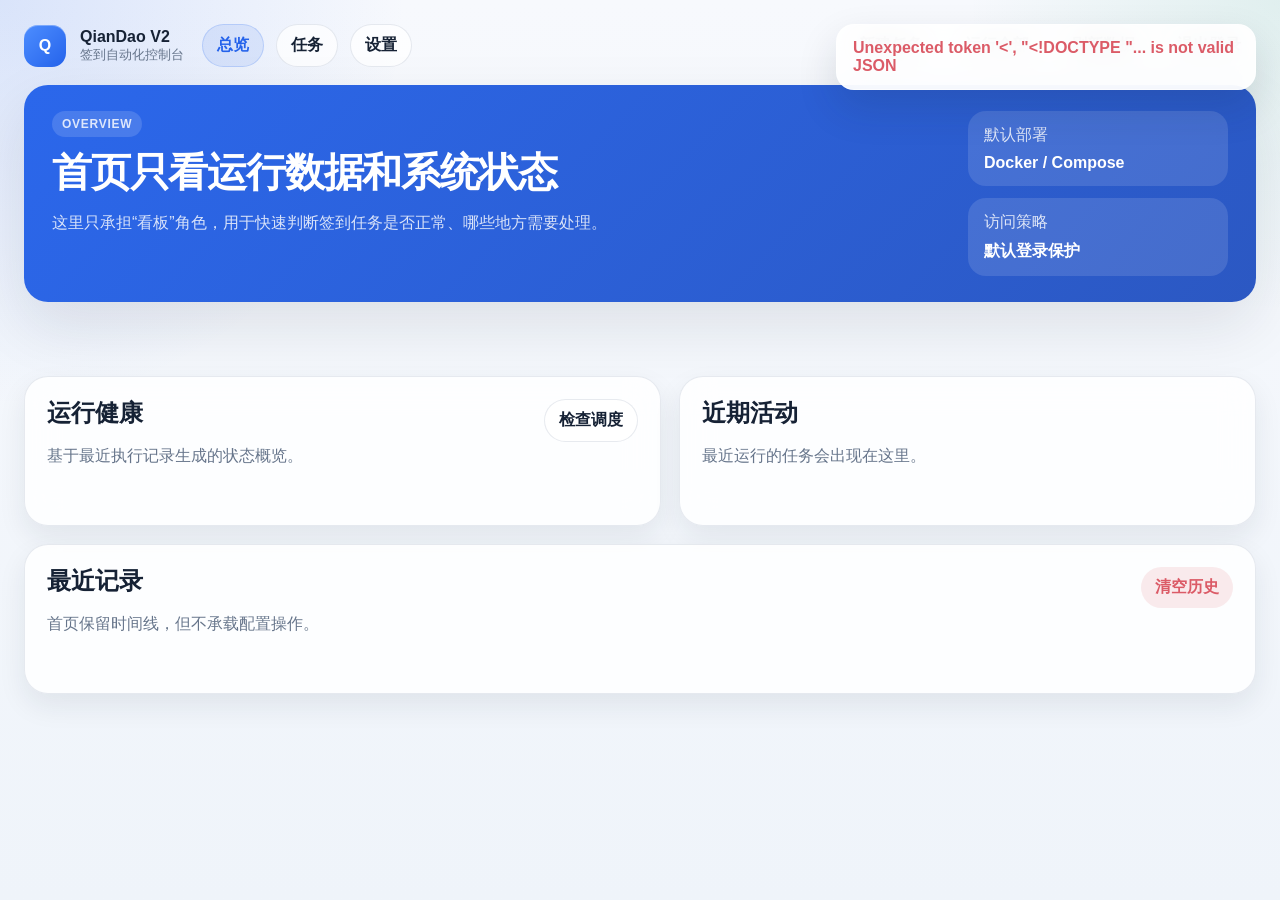
==== templates/index.html @ ba38a128 "redesign ui and improve dashboard experience" ====
<!DOCTYPE html>
<html lang="zh-CN">
<head>
    <meta charset="UTF-8">
    <meta name="viewport" content="width=device-width, initial-scale=1.0">
    <title>{{ .Title }}</title>
    <link rel="stylesheet" href="/static/app.css?v=20260320">
</head>
<body>
    <div class="shell">
        <header class="topbar">
            <div class="topbar-left">
                <div class="brand">
                    <div class="brand-mark">Q</div>
                    <div>
                        <strong>QianDao V2</strong>
                        <span>&#x7B7E;&#x5230;&#x81EA;&#x52A8;&#x5316;&#x63A7;&#x5236;&#x53F0;</span>
                    </div>
                </div>
                <nav class="view-nav">
                    <button class="nav-button nav-button-active" type="button" id="navOverviewBtn">&#x603B;&#x89C8;</button>
                    <button class="nav-button" type="button" id="navTasksBtn">&#x4EFB;&#x52A1;</button>
                    <button class="nav-button" type="button" id="navSettingsBtn">&#x8BBE;&#x7F6E;</button>
                </nav>
            </div>
            <div class="topbar-right">
                <button class="nav-button" type="button" id="newTaskBtn">&#x65B0;&#x5EFA;&#x4EFB;&#x52A1;</button>
                <button class="nav-button" type="button" id="runAllBtn">&#x8FD0;&#x884C;&#x5168;&#x90E8;</button>
                <button class="nav-button" type="button" id="refreshBtn">&#x5237;&#x65B0;&#x6570;&#x636E;</button>
                <a class="nav-link" href="/logout">&#x9000;&#x51FA;&#x767B;&#x5F55;</a>
            </div>
        </header>

        <section id="message" class="message hidden"></section>

        <section id="overviewView" class="app-view">
            <section class="hero hero-compact">
                <div class="hero-main">
                    <span class="eyebrow">Overview</span>
                    <h1>&#x9996;&#x9875;&#x53EA;&#x770B;&#x8FD0;&#x884C;&#x6570;&#x636E;&#x548C;&#x7CFB;&#x7EDF;&#x72B6;&#x6001;</h1>
                    <p>&#x8FD9;&#x91CC;&#x53EA;&#x627F;&#x62C5;&#x201C;&#x770B;&#x677F;&#x201D;&#x89D2;&#x8272;&#xFF0C;&#x7528;&#x4E8E;&#x5FEB;&#x901F;&#x5224;&#x65AD;&#x7B7E;&#x5230;&#x4EFB;&#x52A1;&#x662F;&#x5426;&#x6B63;&#x5E38;&#x3001;&#x54EA;&#x4E9B;&#x5730;&#x65B9;&#x9700;&#x8981;&#x5904;&#x7406;&#x3002;</p>
                </div>
                <div class="hero-side">
                    <div class="hero-chip">
                        <span>&#x9ED8;&#x8BA4;&#x90E8;&#x7F72;</span>
                        <strong>Docker / Compose</strong>
                    </div>
                    <div class="hero-chip">
                        <span>&#x8BBF;&#x95EE;&#x7B56;&#x7565;</span>
                        <strong>&#x9ED8;&#x8BA4;&#x767B;&#x5F55;&#x4FDD;&#x62A4;</strong>
                    </div>
                </div>
            </section>

            <section class="summary-grid" id="summaryGrid"></section>

            <section class="dashboard-grid">
                <section class="panel">
                    <div class="section-head">
                        <div>
                            <h2>&#x8FD0;&#x884C;&#x5065;&#x5EB7;</h2>
                            <p>&#x57FA;&#x4E8E;&#x6700;&#x8FD1;&#x6267;&#x884C;&#x8BB0;&#x5F55;&#x751F;&#x6210;&#x7684;&#x72B6;&#x6001;&#x6982;&#x89C8;&#x3002;</p>
                        </div>
                        <button class="nav-button" type="button" id="checkScheduleBtn">&#x68C0;&#x67E5;&#x8C03;&#x5EA6;</button>
                    </div>
                    <div id="healthBars" class="health-bars"></div>
                </section>

                <section class="panel">
                    <div class="section-head">
                        <div>
                            <h2>&#x8FD1;&#x671F;&#x6D3B;&#x52A8;</h2>
                            <p>&#x6700;&#x8FD1;&#x8FD0;&#x884C;&#x7684;&#x4EFB;&#x52A1;&#x4F1A;&#x51FA;&#x73B0;&#x5728;&#x8FD9;&#x91CC;&#x3002;</p>
                        </div>
                    </div>
                    <div id="activityFeed" class="activity-feed"></div>
                </section>
            </section>

            <section class="panel">
                <div class="section-head">
                    <div>
                        <h2>&#x6700;&#x8FD1;&#x8BB0;&#x5F55;</h2>
                        <p>&#x9996;&#x9875;&#x4FDD;&#x7559;&#x65F6;&#x95F4;&#x7EBF;&#xFF0C;&#x4F46;&#x4E0D;&#x627F;&#x8F7D;&#x914D;&#x7F6E;&#x64CD;&#x4F5C;&#x3002;</p>
                    </div>
                    <button class="danger" id="clearHistoryBtn">&#x6E05;&#x7A7A;&#x5386;&#x53F2;</button>
                </div>
                <div id="historyList" class="history-list"></div>
            </section>
        </section>

        <section id="tasksView" class="app-view hidden">
            <section class="workspace-grid">
                <main class="primary-column">
                    <section class="panel task-list-panel">
                        <div class="section-head">
                            <div>
                                <h2>&#x4EFB;&#x52A1;&#x5217;&#x8868;</h2>
                                <p>&#x7B5B;&#x9009;&#x3001;&#x641C;&#x7D22;&#x5E76;&#x5FEB;&#x901F;&#x5904;&#x7406;&#x4EFB;&#x52A1;&#x3002;</p>
                            </div>
                        </div>

                        <div class="toolbar">
                            <label class="toolbar-field">
                                <span>&#x641C;&#x7D22;</span>
                                <input id="taskSearch" placeholder="&#x641C;&#x7D22;&#x4EFB;&#x52A1;&#x540D;&#x79F0;&#x6216; URL">
                            </label>
                            <div class="filter-group" id="statusFilters">
                                <button class="filter-chip filter-chip-active" data-filter="all" type="button">&#x5168;&#x90E8;</button>
                                <button class="filter-chip" data-filter="success" type="button">&#x6210;&#x529F;</button>
                                <button class="filter-chip" data-filter="failed" type="button">&#x5931;&#x8D25;</button>
                                <button class="filter-chip" data-filter="idle" type="button">&#x7A7A;&#x95F2;</button>
                            </div>
                        </div>

                        <div id="taskList" class="task-list task-list-body"></div>
                    </section>
                </main>

                <aside class="secondary-column">
                    <section class="panel task-editor-panel">
                        <div class="section-head">
                            <div>
                                <h2 id="taskFormTitle">&#x521B;&#x5EFA;&#x4EFB;&#x52A1;</h2>
                                <p>&#x4EFB;&#x52A1;&#x7F16;&#x8F91;&#x3001;Curl &#x89E3;&#x6790;&#x548C;&#x9884;&#x89C8;&#x90FD;&#x96C6;&#x4E2D;&#x5728;&#x8FD9;&#x91CC;&#x3002;</p>
                            </div>
                        </div>

                        <div class="task-editor-body">
                        <div class="form-grid">
                            <label class="field">
                                <span>&#x4EFB;&#x52A1;&#x540D;&#x79F0;</span>
                                <input id="taskName" placeholder="&#x4F8B;&#x5982;&#xFF1A;&#x793E;&#x533A;&#x6BCF;&#x65E5;&#x7B7E;&#x5230;">
                            </label>
                            <label class="field">
                                <span>&#x8BF7;&#x6C42;&#x65B9;&#x6CD5;</span>
                                <select id="taskMethod">
                                    <option>GET</option>
                                    <option>POST</option>
                                    <option>PUT</option>
                                    <option>PATCH</option>
                                    <option>DELETE</option>
                                </select>
                            </label>
                            <label class="field span-2">
                                <span class="field-head">
                                    <span>Curl &#x547D;&#x4EE4;</span>
                                    <button class="secondary inline-action" type="button" id="parseCurlBtn">&#x89E3;&#x6790; Curl</button>
                                </span>
                                <textarea id="taskCurl" placeholder="&#x7C98;&#x8D34;&#x5B8C;&#x6574;&#x7684; curl &#x547D;&#x4EE4;"></textarea>
                            </label>
                            <label class="field span-2">
                                <span>&#x8BF7;&#x6C42;&#x5730;&#x5740;</span>
                                <input id="taskURL" placeholder="https://example.com/signin">
                            </label>
                            <label class="field span-2">
                                <span>&#x8BF7;&#x6C42;&#x5934;&#xFF08;JSON&#xFF09;</span>
                                <textarea id="taskHeaders" placeholder='{"User-Agent":"Mozilla/5.0"}'></textarea>
                            </label>
                            <label class="field span-2">
                                <span>&#x8BF7;&#x6C42;&#x4F53;</span>
                                <textarea id="taskBody" placeholder="&#x53EF;&#x9009;&#x7684;&#x8BF7;&#x6C42;&#x4F53;"></textarea>
                            </label>
                            <label class="field">
                                <span>&#x8D85;&#x65F6;&#x79D2;&#x6570;</span>
                                <input id="taskTimeout" type="number" min="1" max="120" value="30">
                            </label>
                            <label class="field">
                                <span>&#x91CD;&#x8BD5;&#x6B21;&#x6570;</span>
                                <input id="taskRetry" type="number" min="0" max="5" value="0">
                            </label>
                            <label class="field">
                                <span>&#x6210;&#x529F;&#x5173;&#x952E;&#x8BCD;</span>
                                <input id="taskSuccessKeywords" placeholder="success, &#x7B7E;&#x5230;&#x6210;&#x529F;">
                            </label>
                            <label class="field">
                                <span>&#x5931;&#x8D25;&#x5173;&#x952E;&#x8BCD;</span>
                                <input id="taskFailureKeywords" placeholder="error, &#x5931;&#x8D25;, &#x8FC7;&#x671F;">
                            </label>
                            <label class="field">
                                <span>&#x5355;&#x4EFB;&#x52A1;&#x5C0F;&#x65F6;</span>
                                <input id="taskHour" type="number" min="0" max="23" value="8">
                            </label>
                            <label class="field">
                                <span>&#x5355;&#x4EFB;&#x52A1;&#x5206;&#x949F;</span>
                                <input id="taskMinute" type="number" min="0" max="59" value="0">
                            </label>
                        </div>

                        <div class="toggle-row">
                            <label><input id="taskEnabled" type="checkbox" checked> &#x542F;&#x7528;&#x4EFB;&#x52A1;</label>
                            <label><input id="taskScheduleEnabled" type="checkbox"> &#x4F7F;&#x7528;&#x5355;&#x4EFB;&#x52A1;&#x5B9A;&#x65F6;</label>
                        </div>

                        <div class="button-row">
                            <button class="primary" id="saveTaskBtn">&#x4FDD;&#x5B58;&#x4EFB;&#x52A1;</button>
                            <button class="ghost" id="resetTaskBtn">&#x91CD;&#x7F6E;&#x8868;&#x5355;</button>
                        </div>

                        <div class="preview-card">
                            <div class="preview-head">
                                <strong>&#x9884;&#x89C8;&#x7ED3;&#x679C;</strong>
                                <span class="meta">&#x89E3;&#x6790;&#x540E;&#x5728;&#x8FD9;&#x91CC;&#x67E5;&#x770B;&#x8BF7;&#x6C42;&#x7ED3;&#x6784;</span>
                            </div>
                            <pre id="taskPreview" class="preview">&#x8FD9;&#x91CC;&#x4F1A;&#x663E;&#x793A;&#x89E3;&#x6790;&#x7ED3;&#x679C;&#x6216;&#x5F53;&#x524D;&#x4EFB;&#x52A1;&#x7684;&#x8BE6;&#x7EC6;&#x4FE1;&#x606F;&#x3002;</pre>
                        </div>
                        </div>
                    </section>
                </aside>
            </section>
        </section>

        <section id="settingsView" class="app-view hidden">
            <section class="settings-grid">
                <section class="panel">
                    <div class="section-head">
                        <div>
                            <h2>&#x5168;&#x5C40;&#x5B9A;&#x65F6;</h2>
                            <p>&#x8BBE;&#x7F6E;&#x9ED8;&#x8BA4;&#x7684;&#x6267;&#x884C;&#x65F6;&#x95F4;&#x548C;&#x5E76;&#x53D1;&#x6570;&#x3002;</p>
                        </div>
                    </div>
                    <div class="form-grid compact-grid">
                        <label class="field">
                            <span>&#x5C0F;&#x65F6;</span>
                            <input id="scheduleHour" type="number" min="0" max="23">
                        </label>
                        <label class="field">
                            <span>&#x5206;&#x949F;</span>
                            <input id="scheduleMinute" type="number" min="0" max="59">
                        </label>
                        <label class="field span-2">
                            <span>&#x5E76;&#x53D1;&#x6267;&#x884C;&#x6570;</span>
                            <input id="scheduleWorkers" type="number" min="1" max="8">
                        </label>
                    </div>
                    <div class="toggle-row">
                        <label><input id="scheduleEnabled" type="checkbox"> &#x542F;&#x7528;&#x5168;&#x5C40;&#x5B9A;&#x65F6;</label>
                    </div>
                    <div class="button-row">
                        <button class="primary" id="saveScheduleBtn">&#x4FDD;&#x5B58;&#x5B9A;&#x65F6;&#x8BBE;&#x7F6E;</button>
                    </div>
                </section>

                <section class="panel">
                    <div class="section-head">
                        <div>
                            <h2>&#x901A;&#x77E5;&#x8BBE;&#x7F6E;</h2>
                            <p>&#x7BA1;&#x7406; Telegram &#x548C; Webhook &#x901A;&#x77E5;&#x89C4;&#x5219;&#x3002;</p>
                        </div>
                    </div>
                    <div class="form-grid compact-grid">
                        <label class="field">
                            <span>Telegram Bot Token</span>
                            <input id="telegramBotToken">
                        </label>
                        <label class="field">
                            <span>Telegram Chat ID</span>
                            <input id="telegramChatID">
                        </label>
                        <label class="field span-2">
                            <span>Webhook &#x5730;&#x5740;</span>
                            <input id="webhookURL" placeholder="https://example.com/webhook">
                        </label>
                    </div>
                    <div class="toggle-grid">
                        <label><input id="telegramEnabled" type="checkbox"> &#x542F;&#x7528; Telegram</label>
                        <label><input id="webhookEnabled" type="checkbox"> &#x542F;&#x7528; Webhook</label>
                        <label><input id="notifyOnSuccess" type="checkbox"> &#x6210;&#x529F;&#x65F6;&#x901A;&#x77E5;</label>
                        <label><input id="notifyOnFailure" type="checkbox"> &#x5931;&#x8D25;&#x65F6;&#x901A;&#x77E5;</label>
                    </div>
                    <div class="button-row">
                        <button class="secondary" id="saveNotifyBtn">&#x4FDD;&#x5B58;&#x901A;&#x77E5;</button>
                        <button class="ghost" id="testNotifyBtn">&#x53D1;&#x9001;&#x6D4B;&#x8BD5;&#x901A;&#x77E5;</button>
                    </div>
                </section>

                <section class="panel">
                    <div class="section-head">
                        <div>
                            <h2>&#x5B89;&#x5168;&#x8BBE;&#x7F6E;</h2>
                            <p>&#x7BA1;&#x7406;&#x767B;&#x5F55;&#x4FDD;&#x62A4;&#x548C;&#x63A7;&#x5236;&#x53F0;&#x8BBF;&#x95EE;&#x6743;&#x9650;&#x3002;</p>
                        </div>
                    </div>
                    <label class="field">
                        <span>&#x65B0;&#x5BC6;&#x7801;</span>
                        <input id="securityPassword" type="password" placeholder="&#x81F3;&#x5C11; 6 &#x4F4D;">
                    </label>
                    <div class="toggle-row">
                        <label><input id="securityEnabled" type="checkbox"> &#x542F;&#x7528;&#x767B;&#x5F55;&#x4FDD;&#x62A4;</label>
                    </div>
                    <div class="button-row">
                        <button class="primary" id="saveSecurityBtn">&#x4FDD;&#x5B58;&#x5B89;&#x5168;&#x8BBE;&#x7F6E;</button>
                    </div>
                </section>
            </section>
        </section>
    </div>

    <script src="/static/app.js?v=20260320"></script>
</body>
</html>
---- static/app.css ----
:root {
    --bg: #f4f7fb;
    --surface: rgba(255, 255, 255, 0.84);
    --surface-strong: #ffffff;
    --ink: #162235;
    --muted: #66758b;
    --line: rgba(57, 82, 122, 0.12);
    --line-strong: rgba(57, 82, 122, 0.18);
    --primary: #2563eb;
    --primary-soft: rgba(37, 99, 235, 0.08);
    --success: #18986f;
    --success-soft: rgba(24, 152, 111, 0.12);
    --danger: #db5b67;
    --danger-soft: rgba(219, 91, 103, 0.12);
    --shadow-lg: 0 24px 60px rgba(22, 34, 53, 0.10);
    --shadow-md: 0 12px 28px rgba(22, 34, 53, 0.08);
    --radius-xl: 24px;
    --radius-lg: 18px;
    --radius-md: 14px;
}

* {
    box-sizing: border-box;
}

body {
    margin: 0;
    min-height: 100vh;
    color: var(--ink);
    font-family: "Segoe UI", "PingFang SC", "Microsoft YaHei", sans-serif;
    background:
        radial-gradient(circle at top left, rgba(37, 99, 235, 0.14), transparent 26%),
        radial-gradient(circle at top right, rgba(24, 152, 111, 0.10), transparent 20%),
        linear-gradient(180deg, #f7f9fd 0%, #eff4fa 100%);
}

.shell {
    max-width: 1360px;
    margin: 0 auto;
    padding: 24px;
}

.topbar {
    display: flex;
    justify-content: space-between;
    gap: 20px;
    align-items: center;
    margin-bottom: 18px;
}

.topbar-left,
.topbar-right,
.topnav,
.view-nav,
.hero,
.toolbar,
.filter-group,
.button-row,
.toggle-row {
    display: flex;
    gap: 12px;
    flex-wrap: wrap;
}

.topbar-left {
    align-items: center;
}

.brand {
    display: flex;
    align-items: center;
    gap: 14px;
    margin-right: 6px;
}

.brand-mark {
    width: 42px;
    height: 42px;
    display: grid;
    place-items: center;
    border-radius: 14px;
    background: linear-gradient(135deg, #4d8dff 0%, #2563eb 100%);
    color: white;
    font-weight: 800;
    box-shadow: inset 0 1px 0 rgba(255, 255, 255, 0.3);
}

.brand span {
    display: block;
    color: var(--muted);
    font-size: 13px;
}

.nav-button,
.nav-link,
.filter-chip,
button {
    appearance: none;
    border: 0;
    border-radius: 999px;
    padding: 10px 14px;
    font: inherit;
    font-weight: 700;
    cursor: pointer;
    transition: 0.16s ease;
    text-decoration: none;
}

.nav-button,
.nav-link,
.filter-chip {
    background: rgba(255, 255, 255, 0.72);
    color: var(--ink);
    border: 1px solid var(--line);
}

.nav-button-active {
    color: var(--primary);
    border-color: rgba(37, 99, 235, 0.18);
    background: rgba(37, 99, 235, 0.10);
}

.nav-button:hover,
.nav-link:hover,
.filter-chip:hover,
button:hover {
    transform: translateY(-1px);
}

.hero {
    justify-content: space-between;
    align-items: stretch;
    padding: 26px 28px;
    border-radius: var(--radius-xl);
    background: linear-gradient(135deg, rgba(37, 99, 235, 0.97) 0%, rgba(31, 78, 191, 0.94) 100%);
    color: white;
    box-shadow: var(--shadow-lg);
    margin-bottom: 18px;
}

.hero-compact {
    margin-bottom: 20px;
}

.hero-main {
    max-width: 760px;
}

.hero-side {
    display: grid;
    gap: 12px;
    min-width: 260px;
}

.hero-chip {
    padding: 14px 16px;
    border-radius: 18px;
    background: rgba(255, 255, 255, 0.12);
}

.hero-chip span,
.hero p,
.eyebrow {
    color: rgba(255, 255, 255, 0.82);
}

.hero-chip strong {
    display: block;
    margin-top: 8px;
    font-size: 16px;
    color: white;
}

.eyebrow {
    display: inline-flex;
    align-items: center;
    padding: 6px 10px;
    border-radius: 999px;
    background: rgba(255, 255, 255, 0.14);
    font-size: 12px;
    font-weight: 700;
    letter-spacing: 0.06em;
    text-transform: uppercase;
}

h1 {
    margin: 14px 0 10px;
    font-size: 40px;
    line-height: 1.08;
    letter-spacing: -0.03em;
}

h2 {
    margin: 0 0 8px;
    font-size: 24px;
    line-height: 1.15;
}

h3 {
    margin: 0 0 10px;
    font-size: 16px;
}

p,
.field span,
.section-head p,
.meta {
    color: var(--muted);
    line-height: 1.65;
}

.message {
    position: fixed;
    top: 24px;
    right: 24px;
    z-index: 1000;
    min-width: 280px;
    max-width: min(420px, calc(100vw - 32px));
    padding: 14px 16px;
    border-radius: 18px;
    font-weight: 700;
    box-shadow: 0 18px 40px rgba(22, 34, 53, 0.14);
    border: 1px solid rgba(255, 255, 255, 0.6);
    backdrop-filter: blur(16px);
    animation: toast-in 0.18s ease;
}

.message.success {
    background: rgba(255, 255, 255, 0.92);
    color: var(--success);
}

.message.error {
    background: rgba(255, 255, 255, 0.92);
    color: var(--danger);
}

.hidden {
    display: none !important;
}

@keyframes toast-in {
    from {
        opacity: 0;
        transform: translate3d(0, -8px, 0);
    }
    to {
        opacity: 1;
        transform: translate3d(0, 0, 0);
    }
}

.summary-grid {
    display: grid;
    grid-template-columns: repeat(4, minmax(0, 1fr));
    gap: 16px;
    margin-bottom: 18px;
}

.app-view {
    display: grid;
    gap: 18px;
}

.summary-card,
.panel,
.stack-card,
.history-card,
.task-card,
.login-card {
    background: var(--surface);
    border: 1px solid var(--line);
    border-radius: var(--radius-xl);
    box-shadow: var(--shadow-md);
    backdrop-filter: blur(16px);
}

.summary-card {
    padding: 18px;
}

.summary-card span {
    display: block;
    color: var(--muted);
    font-size: 13px;
}

.summary-card strong {
    display: block;
    margin-top: 12px;
    font-size: 30px;
}

.summary-card p {
    margin: 8px 0 0;
    font-size: 13px;
}

.content-grid {
    display: grid;
    grid-template-columns: minmax(0, 1.35fr) minmax(360px, 0.92fr);
    gap: 18px;
    align-items: start;
}

.dashboard-grid {
    display: grid;
    grid-template-columns: minmax(0, 1.05fr) minmax(320px, 0.95fr);
    gap: 18px;
}

.workspace-grid {
    display: grid;
    grid-template-columns: minmax(0, 1.2fr) minmax(380px, 0.9fr);
    gap: 18px;
    align-items: start;
}

.task-list-panel,
.task-editor-panel {
    max-height: calc(100vh - 128px);
    overflow: hidden;
}

.task-list-body,
.task-editor-body {
    overflow: auto;
    max-height: calc(100vh - 230px);
    padding-right: 6px;
}

.settings-grid {
    display: grid;
    grid-template-columns: repeat(2, minmax(0, 1fr));
    gap: 18px;
}

.primary-column,
.secondary-column {
    display: grid;
    gap: 18px;
}

.panel {
    padding: 22px;
}

.compact-panel {
    align-self: start;
}

.section-head {
    display: flex;
    justify-content: space-between;
    gap: 16px;
    align-items: start;
    margin-bottom: 18px;
}

.toolbar {
    justify-content: space-between;
    align-items: end;
    margin-bottom: 16px;
}

.toolbar-field {
    flex: 1;
    min-width: 260px;
}

.filter-chip-active {
    color: var(--primary);
    border-color: rgba(37, 99, 235, 0.16);
    background: var(--primary-soft);
}

.task-list,
.history-list,
.health-bars,
.activity-feed {
    display: grid;
    gap: 14px;
}

.task-card,
.history-card,
.stack-card {
    padding: 18px;
    border-radius: var(--radius-lg);
    background: var(--surface-strong);
}

.task-card {
    transition: 0.18s ease;
}

.task-card:hover {
    transform: translateY(-2px);
    box-shadow: var(--shadow-md);
}

.task-top,
.health-label {
    display: flex;
    justify-content: space-between;
    gap: 12px;
}

.task-title {
    margin: 0 0 6px;
    font-size: 18px;
    color: var(--ink);
}

.pill-row,
.toggle-grid {
    display: flex;
    gap: 8px;
    flex-wrap: wrap;
    margin: 12px 0;
}

.pill,
.status-badge {
    display: inline-flex;
    align-items: center;
    padding: 6px 10px;
    border-radius: 999px;
    font-size: 12px;
    font-weight: 700;
}

.pill {
    color: var(--muted);
    border: 1px solid var(--line-strong);
}

.status-idle {
    color: var(--muted);
    background: rgba(102, 117, 139, 0.12);
}

.status-success {
    color: var(--success);
    background: var(--success-soft);
}

.status-failed {
    color: var(--danger);
    background: var(--danger-soft);
}

.primary {
    color: white;
    background: linear-gradient(135deg, #2563eb 0%, #1e50c2 100%);
    box-shadow: 0 10px 22px rgba(37, 99, 235, 0.20);
}

.secondary {
    color: var(--ink);
    background: var(--primary-soft);
}

.ghost {
    color: var(--muted);
    background: transparent;
    border: 1px solid var(--line-strong);
}

.danger {
    color: var(--danger);
    background: var(--danger-soft);
}

.full-width {
    width: 100%;
}

.form-grid {
    display: grid;
    grid-template-columns: repeat(2, minmax(0, 1fr));
    gap: 12px;
}

.compact-grid {
    margin-bottom: 12px;
}

.field {
    display: flex;
    flex-direction: column;
    gap: 8px;
}

.field-head,
.preview-head,
.task-actions {
    display: flex;
    align-items: center;
    justify-content: space-between;
    gap: 12px;
}

.field span {
    font-size: 13px;
    font-weight: 700;
}

.field-head > span {
    color: var(--muted);
}

.inline-action {
    padding: 8px 12px;
    font-size: 13px;
    box-shadow: none;
}

.span-2 {
    grid-column: 1 / -1;
}

input,
select,
textarea {
    width: 100%;
    padding: 12px 14px;
    border-radius: var(--radius-md);
    border: 1px solid var(--line-strong);
    background: #fbfcff;
    color: var(--ink);
    font: inherit;
    transition: 0.15s ease;
}

input:focus,
select:focus,
textarea:focus {
    outline: none;
    border-color: rgba(37, 99, 235, 0.36);
    box-shadow: 0 0 0 4px rgba(37, 99, 235, 0.08);
}

textarea {
    min-height: 96px;
    max-height: 180px;
    resize: vertical;
}

.preview,
.history-preview {
    margin: 14px 0 0;
    padding: 14px;
    border-radius: var(--radius-md);
    background: #f6f9ff;
    color: #32445f;
    border: 1px solid rgba(57, 82, 122, 0.08);
    font-size: 12px;
    line-height: 1.6;
    white-space: pre-wrap;
    overflow: auto;
}

.preview {
    max-height: 180px;
    margin-top: 12px;
}

.preview-card {
    margin-top: 16px;
    padding: 16px;
    border-radius: var(--radius-lg);
    background: #f8fbff;
    border: 1px solid rgba(57, 82, 122, 0.08);
}

.preview-head strong {
    font-size: 14px;
}

.preview-head .meta {
    font-size: 12px;
}

.health-row {
    display: grid;
    gap: 8px;
}

.health-track {
    height: 10px;
    border-radius: 999px;
    background: rgba(57, 82, 122, 0.08);
    overflow: hidden;
}

.health-fill {
    height: 100%;
    border-radius: 999px;
}

.fill-success {
    background: linear-gradient(135deg, #18986f 0%, #38c491 100%);
}

.fill-failed {
    background: linear-gradient(135deg, #db5b67 0%, #ef8c95 100%);
}

.fill-neutral {
    background: linear-gradient(135deg, #2563eb 0%, #7aa3ff 100%);
}

.feed-item {
    padding: 14px 16px;
    border-radius: var(--radius-md);
    background: var(--surface-strong);
    border: 1px solid var(--line);
}

.feed-item strong {
    display: block;
    margin-bottom: 6px;
}

.task-actions {
    margin-top: 14px;
    justify-content: flex-start;
}

.login-body {
    min-height: 100vh;
    display: grid;
    place-items: center;
    padding: 24px;
}

.login-card {
    width: min(460px, 100%);
    padding: 34px;
}

.error-box {
    margin-bottom: 16px;
    padding: 12px 14px;
    border-radius: var(--radius-md);
    background: var(--danger-soft);
    color: var(--danger);
}

@media (max-width: 1180px) {
    .summary-grid {
        grid-template-columns: repeat(2, minmax(0, 1fr));
    }

    .content-grid,
    .dashboard-grid,
    .workspace-grid,
    .settings-grid {
        grid-template-columns: 1fr;
    }

    .task-list-panel,
    .task-editor-panel {
        max-height: none;
        overflow: visible;
    }

    .task-list-body,
    .task-editor-body {
        max-height: none;
        overflow: visible;
        padding-right: 0;
    }

    .compact-panel {
        position: static;
    }
}

@media (max-width: 820px) {
    .shell {
        padding: 16px;
    }

    .message {
        top: 16px;
        right: 16px;
        left: 16px;
        min-width: 0;
        max-width: none;
    }

    .topbar,
    .topbar-left {
        align-items: start;
        flex-direction: column;
    }

    .hero {
        flex-direction: column;
    }

    h1 {
        font-size: 32px;
    }

    .summary-grid,
    .form-grid {
        grid-template-columns: 1fr;
    }

    .view-nav {
        width: 100%;
    }

    .field-head,
    .preview-head {
        flex-direction: column;
        align-items: flex-start;
    }

    .span-2 {
        grid-column: auto;
    }
}
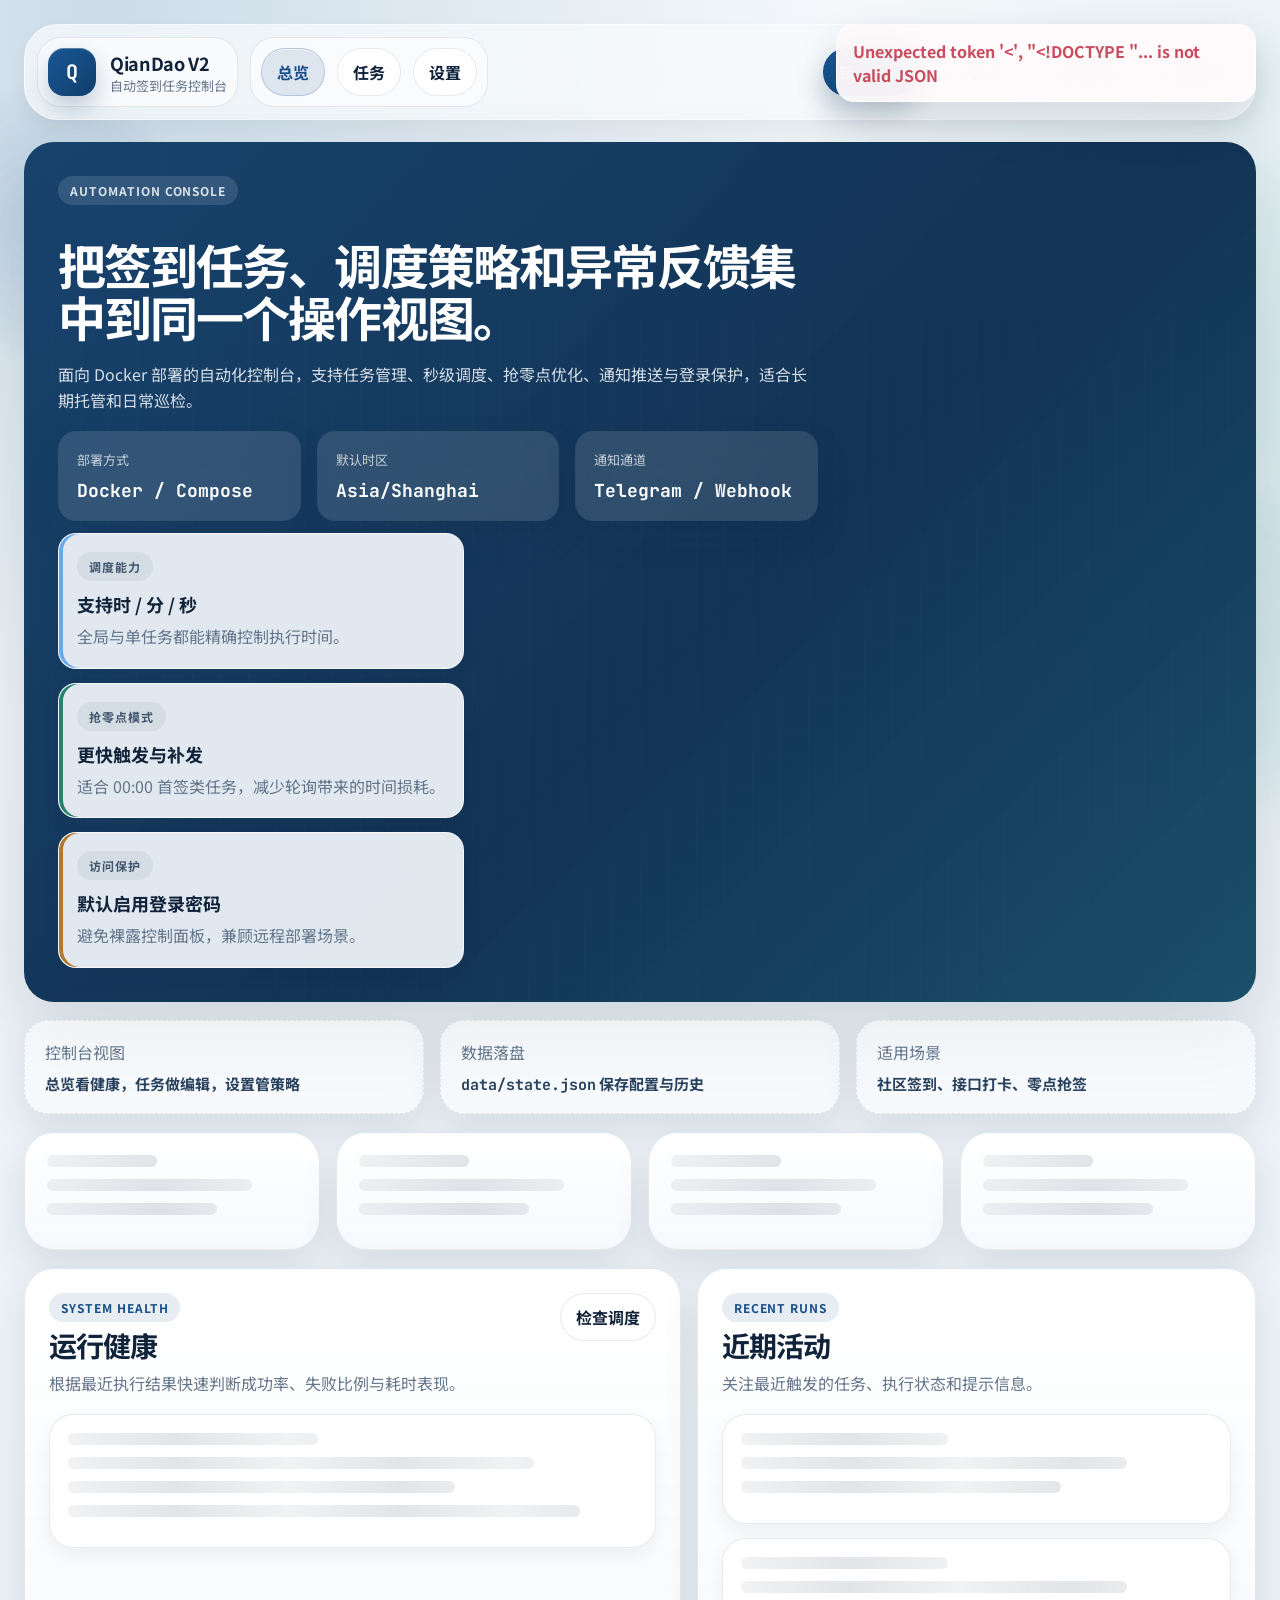
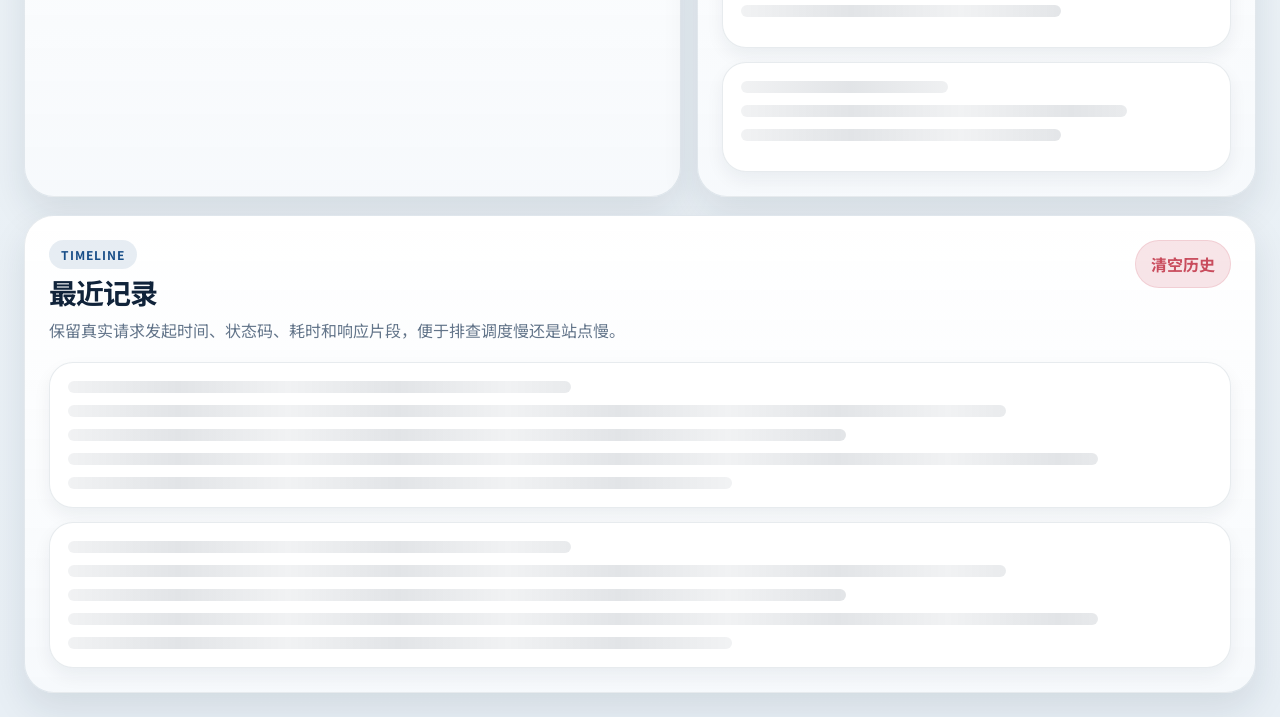
==== commit 51f9423b: "重构控制台界面并补充加载反馈" ====
--- a/templates/index.html
+++ b/templates/index.html
@@ -4,86 +4,133 @@
     <meta charset="UTF-8">
     <meta name="viewport" content="width=device-width, initial-scale=1.0">
     <title>{{ .Title }}</title>
-    <link rel="stylesheet" href="/static/app.css?v=20260320">
+    <link rel="preconnect" href="https://fonts.googleapis.com">
+    <link rel="preconnect" href="https://fonts.gstatic.com" crossorigin>
+    <link href="https://fonts.googleapis.com/css2?family=Noto+Sans+SC:wght@400;500;700;800&family=JetBrains+Mono:wght@500;700&display=swap" rel="stylesheet">
+    <link rel="stylesheet" href="/static/app.css?v=20260326c">
 </head>
 <body>
+    <div class="page-orb page-orb-a"></div>
+    <div class="page-orb page-orb-b"></div>
+
     <div class="shell">
         <header class="topbar">
             <div class="topbar-left">
-                <div class="brand">
+                <div class="brand brand-panel">
                     <div class="brand-mark">Q</div>
                     <div>
                         <strong>QianDao V2</strong>
-                        <span>&#x7B7E;&#x5230;&#x81EA;&#x52A8;&#x5316;&#x63A7;&#x5236;&#x53F0;</span>
-                    </div>
-                </div>
-                <nav class="view-nav">
-                    <button class="nav-button nav-button-active" type="button" id="navOverviewBtn">&#x603B;&#x89C8;</button>
-                    <button class="nav-button" type="button" id="navTasksBtn">&#x4EFB;&#x52A1;</button>
-                    <button class="nav-button" type="button" id="navSettingsBtn">&#x8BBE;&#x7F6E;</button>
+                        <span>自动签到任务控制台</span>
+                    </div>
+                </div>
+                <nav class="view-nav brand-panel" aria-label="主导航">
+                    <button class="nav-button nav-button-active" type="button" id="navOverviewBtn">总览</button>
+                    <button class="nav-button" type="button" id="navTasksBtn">任务</button>
+                    <button class="nav-button" type="button" id="navSettingsBtn">设置</button>
                 </nav>
             </div>
-            <div class="topbar-right">
-                <button class="nav-button" type="button" id="newTaskBtn">&#x65B0;&#x5EFA;&#x4EFB;&#x52A1;</button>
-                <button class="nav-button" type="button" id="runAllBtn">&#x8FD0;&#x884C;&#x5168;&#x90E8;</button>
-                <button class="nav-button" type="button" id="refreshBtn">&#x5237;&#x65B0;&#x6570;&#x636E;</button>
-                <a class="nav-link" href="/logout">&#x9000;&#x51FA;&#x767B;&#x5F55;</a>
+            <div class="topbar-right quick-actions">
+                <button class="nav-button action-primary" type="button" id="newTaskBtn">新建任务</button>
+                <button class="nav-button" type="button" id="runAllBtn">运行全部</button>
+                <button class="nav-button" type="button" id="refreshBtn">刷新数据</button>
+                <a class="nav-link" href="/logout">退出登录</a>
             </div>
         </header>
 
         <section id="message" class="message hidden"></section>
 
         <section id="overviewView" class="app-view">
-            <section class="hero hero-compact">
+            <section class="hero hero-console">
                 <div class="hero-main">
-                    <span class="eyebrow">Overview</span>
-                    <h1>&#x9996;&#x9875;&#x53EA;&#x770B;&#x8FD0;&#x884C;&#x6570;&#x636E;&#x548C;&#x7CFB;&#x7EDF;&#x72B6;&#x6001;</h1>
-                    <p>&#x8FD9;&#x91CC;&#x53EA;&#x627F;&#x62C5;&#x201C;&#x770B;&#x677F;&#x201D;&#x89D2;&#x8272;&#xFF0C;&#x7528;&#x4E8E;&#x5FEB;&#x901F;&#x5224;&#x65AD;&#x7B7E;&#x5230;&#x4EFB;&#x52A1;&#x662F;&#x5426;&#x6B63;&#x5E38;&#x3001;&#x54EA;&#x4E9B;&#x5730;&#x65B9;&#x9700;&#x8981;&#x5904;&#x7406;&#x3002;</p>
-                </div>
-                <div class="hero-side">
-                    <div class="hero-chip">
-                        <span>&#x9ED8;&#x8BA4;&#x90E8;&#x7F72;</span>
-                        <strong>Docker / Compose</strong>
-                    </div>
-                    <div class="hero-chip">
-                        <span>&#x8BBF;&#x95EE;&#x7B56;&#x7565;</span>
-                        <strong>&#x9ED8;&#x8BA4;&#x767B;&#x5F55;&#x4FDD;&#x62A4;</strong>
-                    </div>
+                    <span class="eyebrow">Automation Console</span>
+                    <h1>把签到任务、调度策略和异常反馈集中到同一个操作视图。</h1>
+                    <p>面向 Docker 部署的自动化控制台，支持任务管理、秒级调度、抢零点优化、通知推送与登录保护，适合长期托管和日常巡检。</p>
+
+                    <div class="hero-metrics">
+                        <div class="hero-metric-card">
+                            <span>部署方式</span>
+                            <strong>Docker / Compose</strong>
+                        </div>
+                        <div class="hero-metric-card">
+                            <span>默认时区</span>
+                            <strong>Asia/Shanghai</strong>
+                        </div>
+                        <div class="hero-metric-card">
+                            <span>通知通道</span>
+                            <strong>Telegram / Webhook</strong>
+                        </div>
+                    </div>
+                </div>
+
+                <div class="hero-side status-stack">
+                    <div class="status-card accent-blue">
+                        <span class="status-kicker">调度能力</span>
+                        <strong>支持时 / 分 / 秒</strong>
+                        <p>全局与单任务都能精确控制执行时间。</p>
+                    </div>
+                    <div class="status-card accent-green">
+                        <span class="status-kicker">抢零点模式</span>
+                        <strong>更快触发与补发</strong>
+                        <p>适合 00:00 首签类任务，减少轮询带来的时间损耗。</p>
+                    </div>
+                    <div class="status-card accent-amber">
+                        <span class="status-kicker">访问保护</span>
+                        <strong>默认启用登录密码</strong>
+                        <p>避免裸露控制面板，兼顾远程部署场景。</p>
+                    </div>
+                </div>
+            </section>
+
+            <section class="overview-strip">
+                <div class="strip-card">
+                    <span>控制台视图</span>
+                    <strong>总览看健康，任务做编辑，设置管策略</strong>
+                </div>
+                <div class="strip-card">
+                    <span>数据落盘</span>
+                    <strong><code>data/state.json</code> 保存配置与历史</strong>
+                </div>
+                <div class="strip-card">
+                    <span>适用场景</span>
+                    <strong>社区签到、接口打卡、零点抢签</strong>
                 </div>
             </section>
 
             <section class="summary-grid" id="summaryGrid"></section>
 
             <section class="dashboard-grid">
-                <section class="panel">
+                <section class="panel feature-panel health-panel">
                     <div class="section-head">
                         <div>
-                            <h2>&#x8FD0;&#x884C;&#x5065;&#x5EB7;</h2>
-                            <p>&#x57FA;&#x4E8E;&#x6700;&#x8FD1;&#x6267;&#x884C;&#x8BB0;&#x5F55;&#x751F;&#x6210;&#x7684;&#x72B6;&#x6001;&#x6982;&#x89C8;&#x3002;</p>
-                        </div>
-                        <button class="nav-button" type="button" id="checkScheduleBtn">&#x68C0;&#x67E5;&#x8C03;&#x5EA6;</button>
+                            <span class="section-tag">System Health</span>
+                            <h2>运行健康</h2>
+                            <p>根据最近执行结果快速判断成功率、失败比例与耗时表现。</p>
+                        </div>
+                        <button class="nav-button" type="button" id="checkScheduleBtn">检查调度</button>
                     </div>
                     <div id="healthBars" class="health-bars"></div>
                 </section>
 
-                <section class="panel">
+                <section class="panel feature-panel activity-panel">
                     <div class="section-head">
                         <div>
-                            <h2>&#x8FD1;&#x671F;&#x6D3B;&#x52A8;</h2>
-                            <p>&#x6700;&#x8FD1;&#x8FD0;&#x884C;&#x7684;&#x4EFB;&#x52A1;&#x4F1A;&#x51FA;&#x73B0;&#x5728;&#x8FD9;&#x91CC;&#x3002;</p>
+                            <span class="section-tag">Recent Runs</span>
+                            <h2>近期活动</h2>
+                            <p>关注最近触发的任务、执行状态和提示信息。</p>
                         </div>
                     </div>
                     <div id="activityFeed" class="activity-feed"></div>
                 </section>
             </section>
 
-            <section class="panel">
+            <section class="panel history-panel">
                 <div class="section-head">
                     <div>
-                        <h2>&#x6700;&#x8FD1;&#x8BB0;&#x5F55;</h2>
-                        <p>&#x9996;&#x9875;&#x4FDD;&#x7559;&#x65F6;&#x95F4;&#x7EBF;&#xFF0C;&#x4F46;&#x4E0D;&#x627F;&#x8F7D;&#x914D;&#x7F6E;&#x64CD;&#x4F5C;&#x3002;</p>
-                    </div>
-                    <button class="danger" id="clearHistoryBtn">&#x6E05;&#x7A7A;&#x5386;&#x53F2;</button>
+                        <span class="section-tag">Timeline</span>
+                        <h2>最近记录</h2>
+                        <p>保留真实请求发起时间、状态码、耗时和响应片段，便于排查调度慢还是站点慢。</p>
+                    </div>
+                    <button class="danger" id="clearHistoryBtn">清空历史</button>
                 </div>
                 <div id="historyList" class="history-list"></div>
             </section>
@@ -95,21 +142,22 @@
                     <section class="panel task-list-panel">
                         <div class="section-head">
                             <div>
-                                <h2>&#x4EFB;&#x52A1;&#x5217;&#x8868;</h2>
-                                <p>&#x7B5B;&#x9009;&#x3001;&#x641C;&#x7D22;&#x5E76;&#x5FEB;&#x901F;&#x5904;&#x7406;&#x4EFB;&#x52A1;&#x3002;</p>
+                                <span class="section-tag">Task Center</span>
+                                <h2>任务列表</h2>
+                                <p>筛选任务状态、搜索目标站点，并从列表快速运行、编辑或删除任务。</p>
                             </div>
                         </div>
 
-                        <div class="toolbar">
+                        <div class="toolbar toolbar-panel">
                             <label class="toolbar-field">
-                                <span>&#x641C;&#x7D22;</span>
-                                <input id="taskSearch" placeholder="&#x641C;&#x7D22;&#x4EFB;&#x52A1;&#x540D;&#x79F0;&#x6216; URL">
+                                <span>搜索任务</span>
+                                <input id="taskSearch" placeholder="搜索任务名称或 URL">
                             </label>
                             <div class="filter-group" id="statusFilters">
-                                <button class="filter-chip filter-chip-active" data-filter="all" type="button">&#x5168;&#x90E8;</button>
-                                <button class="filter-chip" data-filter="success" type="button">&#x6210;&#x529F;</button>
-                                <button class="filter-chip" data-filter="failed" type="button">&#x5931;&#x8D25;</button>
-                                <button class="filter-chip" data-filter="idle" type="button">&#x7A7A;&#x95F2;</button>
+                                <button class="filter-chip filter-chip-active" data-filter="all" type="button">全部</button>
+                                <button class="filter-chip" data-filter="success" type="button">成功</button>
+                                <button class="filter-chip" data-filter="failed" type="button">失败</button>
+                                <button class="filter-chip" data-filter="idle" type="button">空闲</button>
                             </div>
                         </div>
 
@@ -121,89 +169,128 @@
                     <section class="panel task-editor-panel">
                         <div class="section-head">
                             <div>
-                                <h2 id="taskFormTitle">&#x521B;&#x5EFA;&#x4EFB;&#x52A1;</h2>
-                                <p>&#x4EFB;&#x52A1;&#x7F16;&#x8F91;&#x3001;Curl &#x89E3;&#x6790;&#x548C;&#x9884;&#x89C8;&#x90FD;&#x96C6;&#x4E2D;&#x5728;&#x8FD9;&#x91CC;&#x3002;</p>
+                                <span class="section-tag">Editor</span>
+                                <h2 id="taskFormTitle">创建任务</h2>
+                                <p>在同一个编辑面板内完成 Curl 解析、请求配置、调度控制和结果预览。</p>
                             </div>
                         </div>
 
-                        <div class="task-editor-body">
-                        <div class="form-grid">
-                            <label class="field">
-                                <span>&#x4EFB;&#x52A1;&#x540D;&#x79F0;</span>
-                                <input id="taskName" placeholder="&#x4F8B;&#x5982;&#xFF1A;&#x793E;&#x533A;&#x6BCF;&#x65E5;&#x7B7E;&#x5230;">
-                            </label>
-                            <label class="field">
-                                <span>&#x8BF7;&#x6C42;&#x65B9;&#x6CD5;</span>
-                                <select id="taskMethod">
-                                    <option>GET</option>
-                                    <option>POST</option>
-                                    <option>PUT</option>
-                                    <option>PATCH</option>
-                                    <option>DELETE</option>
-                                </select>
-                            </label>
-                            <label class="field span-2">
-                                <span class="field-head">
-                                    <span>Curl &#x547D;&#x4EE4;</span>
-                                    <button class="secondary inline-action" type="button" id="parseCurlBtn">&#x89E3;&#x6790; Curl</button>
-                                </span>
-                                <textarea id="taskCurl" placeholder="&#x7C98;&#x8D34;&#x5B8C;&#x6574;&#x7684; curl &#x547D;&#x4EE4;"></textarea>
-                            </label>
-                            <label class="field span-2">
-                                <span>&#x8BF7;&#x6C42;&#x5730;&#x5740;</span>
-                                <input id="taskURL" placeholder="https://example.com/signin">
-                            </label>
-                            <label class="field span-2">
-                                <span>&#x8BF7;&#x6C42;&#x5934;&#xFF08;JSON&#xFF09;</span>
-                                <textarea id="taskHeaders" placeholder='{"User-Agent":"Mozilla/5.0"}'></textarea>
-                            </label>
-                            <label class="field span-2">
-                                <span>&#x8BF7;&#x6C42;&#x4F53;</span>
-                                <textarea id="taskBody" placeholder="&#x53EF;&#x9009;&#x7684;&#x8BF7;&#x6C42;&#x4F53;"></textarea>
-                            </label>
-                            <label class="field">
-                                <span>&#x8D85;&#x65F6;&#x79D2;&#x6570;</span>
-                                <input id="taskTimeout" type="number" min="1" max="120" value="30">
-                            </label>
-                            <label class="field">
-                                <span>&#x91CD;&#x8BD5;&#x6B21;&#x6570;</span>
-                                <input id="taskRetry" type="number" min="0" max="5" value="0">
-                            </label>
-                            <label class="field">
-                                <span>&#x6210;&#x529F;&#x5173;&#x952E;&#x8BCD;</span>
-                                <input id="taskSuccessKeywords" placeholder="success, &#x7B7E;&#x5230;&#x6210;&#x529F;">
-                            </label>
-                            <label class="field">
-                                <span>&#x5931;&#x8D25;&#x5173;&#x952E;&#x8BCD;</span>
-                                <input id="taskFailureKeywords" placeholder="error, &#x5931;&#x8D25;, &#x8FC7;&#x671F;">
-                            </label>
-                            <label class="field">
-                                <span>&#x5355;&#x4EFB;&#x52A1;&#x5C0F;&#x65F6;</span>
-                                <input id="taskHour" type="number" min="0" max="23" value="8">
-                            </label>
-                            <label class="field">
-                                <span>&#x5355;&#x4EFB;&#x52A1;&#x5206;&#x949F;</span>
-                                <input id="taskMinute" type="number" min="0" max="59" value="0">
-                            </label>
-                        </div>
-
-                        <div class="toggle-row">
-                            <label><input id="taskEnabled" type="checkbox" checked> &#x542F;&#x7528;&#x4EFB;&#x52A1;</label>
-                            <label><input id="taskScheduleEnabled" type="checkbox"> &#x4F7F;&#x7528;&#x5355;&#x4EFB;&#x52A1;&#x5B9A;&#x65F6;</label>
-                        </div>
-
-                        <div class="button-row">
-                            <button class="primary" id="saveTaskBtn">&#x4FDD;&#x5B58;&#x4EFB;&#x52A1;</button>
-                            <button class="ghost" id="resetTaskBtn">&#x91CD;&#x7F6E;&#x8868;&#x5355;</button>
-                        </div>
-
-                        <div class="preview-card">
-                            <div class="preview-head">
-                                <strong>&#x9884;&#x89C8;&#x7ED3;&#x679C;</strong>
-                                <span class="meta">&#x89E3;&#x6790;&#x540E;&#x5728;&#x8FD9;&#x91CC;&#x67E5;&#x770B;&#x8BF7;&#x6C42;&#x7ED3;&#x6784;</span>
+                        <div class="task-editor-body task-editor-layout">
+                            <section class="editor-group">
+                                <div class="editor-group-head">
+                                    <h3>基础信息</h3>
+                                    <p>定义任务名称、请求方法和目标地址。</p>
+                                </div>
+                                <div class="form-grid">
+                                    <label class="field">
+                                        <span>任务名称</span>
+                                        <input id="taskName" placeholder="例如：社区每日签到">
+                                    </label>
+                                    <label class="field">
+                                        <span>请求方法</span>
+                                        <select id="taskMethod">
+                                            <option>GET</option>
+                                            <option>POST</option>
+                                            <option>PUT</option>
+                                            <option>PATCH</option>
+                                            <option>DELETE</option>
+                                        </select>
+                                    </label>
+                                    <label class="field span-2">
+                                        <span>请求地址</span>
+                                        <input id="taskURL" placeholder="https://example.com/signin">
+                                    </label>
+                                </div>
+                            </section>
+
+                            <section class="editor-group">
+                                <div class="editor-group-head split-head">
+                                    <div>
+                                        <h3>Curl 解析与请求详情</h3>
+                                        <p>可直接粘贴完整 Curl 命令，也可手动调整请求头与请求体。</p>
+                                    </div>
+                                    <button class="secondary inline-action" type="button" id="parseCurlBtn">解析 Curl</button>
+                                </div>
+                                <div class="form-grid">
+                                    <label class="field span-2">
+                                        <span>Curl 命令</span>
+                                        <textarea id="taskCurl" placeholder="粘贴完整的 curl 命令"></textarea>
+                                    </label>
+                                    <label class="field span-2">
+                                        <span>请求头（JSON）</span>
+                                        <textarea id="taskHeaders" placeholder='{"User-Agent":"Mozilla/5.0"}'></textarea>
+                                    </label>
+                                    <label class="field span-2">
+                                        <span>请求体</span>
+                                        <textarea id="taskBody" placeholder="可选的请求体"></textarea>
+                                    </label>
+                                </div>
+                            </section>
+
+                            <section class="editor-group">
+                                <div class="editor-group-head">
+                                    <h3>执行策略</h3>
+                                    <p>设置超时、重试和成功 / 失败关键词，用于判断结果与容错。</p>
+                                </div>
+                                <div class="form-grid">
+                                    <label class="field">
+                                        <span>超时秒数</span>
+                                        <input id="taskTimeout" type="number" min="1" max="120" value="30">
+                                    </label>
+                                    <label class="field">
+                                        <span>重试次数</span>
+                                        <input id="taskRetry" type="number" min="0" max="5" value="0">
+                                    </label>
+                                    <label class="field">
+                                        <span>成功关键词</span>
+                                        <input id="taskSuccessKeywords" placeholder="success, 签到成功">
+                                    </label>
+                                    <label class="field">
+                                        <span>失败关键词</span>
+                                        <input id="taskFailureKeywords" placeholder="error, 失败, 过期">
+                                    </label>
+                                </div>
+                            </section>
+
+                            <section class="editor-group">
+                                <div class="editor-group-head">
+                                    <h3>调度设置</h3>
+                                    <p>支持单任务时分秒调度，也可以启用抢零点模式处理卡点任务。</p>
+                                </div>
+                                <div class="form-grid schedule-grid">
+                                    <label class="field">
+                                        <span>单任务小时</span>
+                                        <input id="taskHour" type="number" min="0" max="23" value="8">
+                                    </label>
+                                    <label class="field">
+                                        <span>单任务分钟</span>
+                                        <input id="taskMinute" type="number" min="0" max="59" value="0">
+                                    </label>
+                                    <label class="field">
+                                        <span>单任务秒</span>
+                                        <input id="taskSecond" type="number" min="0" max="59" value="0">
+                                    </label>
+                                </div>
+
+                                <div class="toggle-row toggle-panel">
+                                    <label><input id="taskEnabled" type="checkbox" checked> 启用任务</label>
+                                    <label><input id="taskScheduleEnabled" type="checkbox"> 使用单任务定时</label>
+                                    <label><input id="taskAggressiveMode" type="checkbox"> 抢零点模式</label>
+                                </div>
+                            </section>
+
+                            <div class="button-row sticky-actions">
+                                <button class="primary" id="saveTaskBtn">保存任务</button>
+                                <button class="ghost" id="resetTaskBtn">重置表单</button>
                             </div>
-                            <pre id="taskPreview" class="preview">&#x8FD9;&#x91CC;&#x4F1A;&#x663E;&#x793A;&#x89E3;&#x6790;&#x7ED3;&#x679C;&#x6216;&#x5F53;&#x524D;&#x4EFB;&#x52A1;&#x7684;&#x8BE6;&#x7EC6;&#x4FE1;&#x606F;&#x3002;</pre>
-                        </div>
+
+                            <div class="preview-card">
+                                <div class="preview-head">
+                                    <strong>预览结果</strong>
+                                    <span class="meta">解析后在这里查看请求结构与当前任务详情。</span>
+                                </div>
+                                <pre id="taskPreview" class="preview">这里会显示解析结果或当前任务的详细信息。</pre>
+                            </div>
                         </div>
                     </section>
                 </aside>
@@ -211,41 +298,55 @@
         </section>
 
         <section id="settingsView" class="app-view hidden">
+            <section class="settings-hero panel">
+                <div>
+                    <span class="section-tag">Policy Center</span>
+                    <h2>全局策略与访问安全</h2>
+                    <p>统一管理默认调度时间、通知推送方式与控制台登录保护，适合长期部署后的维护场景。</p>
+                </div>
+            </section>
+
             <section class="settings-grid">
-                <section class="panel">
+                <section class="panel settings-panel">
                     <div class="section-head">
                         <div>
-                            <h2>&#x5168;&#x5C40;&#x5B9A;&#x65F6;</h2>
-                            <p>&#x8BBE;&#x7F6E;&#x9ED8;&#x8BA4;&#x7684;&#x6267;&#x884C;&#x65F6;&#x95F4;&#x548C;&#x5E76;&#x53D1;&#x6570;&#x3002;</p>
-                        </div>
-                    </div>
-                    <div class="form-grid compact-grid">
+                            <span class="section-tag">Schedule</span>
+                            <h2>全局定时</h2>
+                            <p>为未启用单任务定时的任务提供默认执行时间与并发数量。</p>
+                        </div>
+                    </div>
+                    <div class="form-grid compact-grid schedule-grid">
                         <label class="field">
-                            <span>&#x5C0F;&#x65F6;</span>
+                            <span>小时</span>
                             <input id="scheduleHour" type="number" min="0" max="23">
                         </label>
                         <label class="field">
-                            <span>&#x5206;&#x949F;</span>
+                            <span>分钟</span>
                             <input id="scheduleMinute" type="number" min="0" max="59">
                         </label>
+                        <label class="field">
+                            <span>秒</span>
+                            <input id="scheduleSecond" type="number" min="0" max="59">
+                        </label>
                         <label class="field span-2">
-                            <span>&#x5E76;&#x53D1;&#x6267;&#x884C;&#x6570;</span>
+                            <span>并发执行数</span>
                             <input id="scheduleWorkers" type="number" min="1" max="8">
                         </label>
                     </div>
-                    <div class="toggle-row">
-                        <label><input id="scheduleEnabled" type="checkbox"> &#x542F;&#x7528;&#x5168;&#x5C40;&#x5B9A;&#x65F6;</label>
+                    <div class="toggle-row toggle-panel">
+                        <label><input id="scheduleEnabled" type="checkbox"> 启用全局定时</label>
                     </div>
                     <div class="button-row">
-                        <button class="primary" id="saveScheduleBtn">&#x4FDD;&#x5B58;&#x5B9A;&#x65F6;&#x8BBE;&#x7F6E;</button>
+                        <button class="primary" id="saveScheduleBtn">保存定时设置</button>
                     </div>
                 </section>
 
-                <section class="panel">
+                <section class="panel settings-panel">
                     <div class="section-head">
                         <div>
-                            <h2>&#x901A;&#x77E5;&#x8BBE;&#x7F6E;</h2>
-                            <p>&#x7BA1;&#x7406; Telegram &#x548C; Webhook &#x901A;&#x77E5;&#x89C4;&#x5219;&#x3002;</p>
+                            <span class="section-tag">Notifications</span>
+                            <h2>通知设置</h2>
+                            <p>管理 Telegram 与 Webhook 推送策略，控制成功或失败时的告警行为。</p>
                         </div>
                     </div>
                     <div class="form-grid compact-grid">
@@ -258,44 +359,45 @@
                             <input id="telegramChatID">
                         </label>
                         <label class="field span-2">
-                            <span>Webhook &#x5730;&#x5740;</span>
+                            <span>Webhook 地址</span>
                             <input id="webhookURL" placeholder="https://example.com/webhook">
                         </label>
                     </div>
-                    <div class="toggle-grid">
-                        <label><input id="telegramEnabled" type="checkbox"> &#x542F;&#x7528; Telegram</label>
-                        <label><input id="webhookEnabled" type="checkbox"> &#x542F;&#x7528; Webhook</label>
-                        <label><input id="notifyOnSuccess" type="checkbox"> &#x6210;&#x529F;&#x65F6;&#x901A;&#x77E5;</label>
-                        <label><input id="notifyOnFailure" type="checkbox"> &#x5931;&#x8D25;&#x65F6;&#x901A;&#x77E5;</label>
+                    <div class="toggle-grid toggle-panel">
+                        <label><input id="telegramEnabled" type="checkbox"> 启用 Telegram</label>
+                        <label><input id="webhookEnabled" type="checkbox"> 启用 Webhook</label>
+                        <label><input id="notifyOnSuccess" type="checkbox"> 成功时通知</label>
+                        <label><input id="notifyOnFailure" type="checkbox"> 失败时通知</label>
                     </div>
                     <div class="button-row">
-                        <button class="secondary" id="saveNotifyBtn">&#x4FDD;&#x5B58;&#x901A;&#x77E5;</button>
-                        <button class="ghost" id="testNotifyBtn">&#x53D1;&#x9001;&#x6D4B;&#x8BD5;&#x901A;&#x77E5;</button>
+                        <button class="secondary" id="saveNotifyBtn">保存通知</button>
+                        <button class="ghost" id="testNotifyBtn">发送测试通知</button>
                     </div>
                 </section>
 
-                <section class="panel">
+                <section class="panel settings-panel security-panel">
                     <div class="section-head">
                         <div>
-                            <h2>&#x5B89;&#x5168;&#x8BBE;&#x7F6E;</h2>
-                            <p>&#x7BA1;&#x7406;&#x767B;&#x5F55;&#x4FDD;&#x62A4;&#x548C;&#x63A7;&#x5236;&#x53F0;&#x8BBF;&#x95EE;&#x6743;&#x9650;&#x3002;</p>
+                            <span class="section-tag">Security</span>
+                            <h2>安全设置</h2>
+                            <p>建议始终启用登录保护，尤其在公网或家庭宽带场景中部署时。</p>
                         </div>
                     </div>
                     <label class="field">
-                        <span>&#x65B0;&#x5BC6;&#x7801;</span>
-                        <input id="securityPassword" type="password" placeholder="&#x81F3;&#x5C11; 6 &#x4F4D;">
+                        <span>新密码</span>
+                        <input id="securityPassword" type="password" placeholder="至少 6 位">
                     </label>
-                    <div class="toggle-row">
-                        <label><input id="securityEnabled" type="checkbox"> &#x542F;&#x7528;&#x767B;&#x5F55;&#x4FDD;&#x62A4;</label>
+                    <div class="toggle-row toggle-panel">
+                        <label><input id="securityEnabled" type="checkbox"> 启用登录保护</label>
                     </div>
                     <div class="button-row">
-                        <button class="primary" id="saveSecurityBtn">&#x4FDD;&#x5B58;&#x5B89;&#x5168;&#x8BBE;&#x7F6E;</button>
+                        <button class="primary" id="saveSecurityBtn">保存安全设置</button>
                     </div>
                 </section>
             </section>
         </section>
     </div>
 
-    <script src="/static/app.js?v=20260320"></script>
+    <script src="/static/app.js?v=20260326c"></script>
 </body>
 </html>
--- a/static/app.css
+++ b/static/app.css
@@ -1,94 +1,180 @@
 :root {
-    --bg: #f4f7fb;
-    --surface: rgba(255, 255, 255, 0.84);
+    --bg: #eef3f7;
+    --bg-deep: #dce7f0;
+    --surface: rgba(255, 255, 255, 0.82);
     --surface-strong: #ffffff;
-    --ink: #162235;
-    --muted: #66758b;
-    --line: rgba(57, 82, 122, 0.12);
-    --line-strong: rgba(57, 82, 122, 0.18);
-    --primary: #2563eb;
-    --primary-soft: rgba(37, 99, 235, 0.08);
-    --success: #18986f;
-    --success-soft: rgba(24, 152, 111, 0.12);
-    --danger: #db5b67;
-    --danger-soft: rgba(219, 91, 103, 0.12);
-    --shadow-lg: 0 24px 60px rgba(22, 34, 53, 0.10);
-    --shadow-md: 0 12px 28px rgba(22, 34, 53, 0.08);
+    --surface-muted: #f6f9fc;
+    --panel-tint: rgba(8, 28, 53, 0.05);
+    --ink: #10233a;
+    --ink-soft: #28415d;
+    --muted: #63758a;
+    --muted-strong: #42576f;
+    --line: rgba(28, 58, 92, 0.10);
+    --line-strong: rgba(28, 58, 92, 0.18);
+    --primary: #184e88;
+    --primary-strong: #0f3c69;
+    --primary-soft: rgba(24, 78, 136, 0.10);
+    --teal: #0f8c8c;
+    --teal-soft: rgba(15, 140, 140, 0.12);
+    --success: #127a5f;
+    --success-soft: rgba(18, 122, 95, 0.14);
+    --danger: #c94c5d;
+    --danger-soft: rgba(201, 76, 93, 0.14);
+    --amber: #b16b18;
+    --amber-soft: rgba(177, 107, 24, 0.14);
+    --shadow-lg: 0 26px 70px rgba(16, 35, 58, 0.14);
+    --shadow-md: 0 16px 36px rgba(16, 35, 58, 0.10);
+    --shadow-sm: 0 8px 18px rgba(16, 35, 58, 0.06);
+    --radius-2xl: 30px;
     --radius-xl: 24px;
     --radius-lg: 18px;
     --radius-md: 14px;
+    --radius-sm: 12px;
 }
 
 * {
     box-sizing: border-box;
+}
+
+html {
+    scroll-behavior: smooth;
 }
 
 body {
     margin: 0;
     min-height: 100vh;
     color: var(--ink);
-    font-family: "Segoe UI", "PingFang SC", "Microsoft YaHei", sans-serif;
+    font-family: "Noto Sans SC", "Microsoft YaHei", sans-serif;
     background:
-        radial-gradient(circle at top left, rgba(37, 99, 235, 0.14), transparent 26%),
-        radial-gradient(circle at top right, rgba(24, 152, 111, 0.10), transparent 20%),
-        linear-gradient(180deg, #f7f9fd 0%, #eff4fa 100%);
+        radial-gradient(circle at 8% 0%, rgba(17, 96, 150, 0.18), transparent 28%),
+        radial-gradient(circle at 100% 16%, rgba(15, 140, 140, 0.12), transparent 24%),
+        linear-gradient(180deg, #f5f8fb 0%, #edf3f7 42%, #e8eff5 100%);
+    position: relative;
+    overflow-x: hidden;
+}
+
+code,
+pre,
+.meta-code,
+.brand-mark,
+.summary-card strong,
+.hero-metric-card strong {
+    font-family: "JetBrains Mono", monospace;
+}
+
+.page-orb {
+    position: fixed;
+    inset: auto;
+    pointer-events: none;
+    border-radius: 999px;
+    filter: blur(10px);
+    opacity: 0.65;
+    z-index: 0;
+}
+
+.page-orb-a {
+    top: 92px;
+    left: -80px;
+    width: 260px;
+    height: 260px;
+    background: radial-gradient(circle, rgba(24, 78, 136, 0.18), rgba(24, 78, 136, 0));
+}
+
+.page-orb-b {
+    right: -110px;
+    bottom: 90px;
+    width: 320px;
+    height: 320px;
+    background: radial-gradient(circle, rgba(15, 140, 140, 0.14), rgba(15, 140, 140, 0));
+}
+
+.shell,
+.login-shell {
+    position: relative;
+    z-index: 1;
 }
 
 .shell {
-    max-width: 1360px;
+    max-width: 1440px;
     margin: 0 auto;
     padding: 24px;
 }
 
-.topbar {
-    display: flex;
-    justify-content: space-between;
-    gap: 20px;
-    align-items: center;
-    margin-bottom: 18px;
-}
-
+.topbar,
 .topbar-left,
 .topbar-right,
-.topnav,
 .view-nav,
-.hero,
 .toolbar,
 .filter-group,
 .button-row,
-.toggle-row {
+.toggle-row,
+.toggle-grid,
+.task-actions,
+.hero,
+.preview-head,
+.field-head,
+.section-head,
+.editor-group-head,
+.health-label {
     display: flex;
     gap: 12px;
     flex-wrap: wrap;
 }
 
-.topbar-left {
+.topbar {
     align-items: center;
+    justify-content: space-between;
+    margin-bottom: 22px;
+    padding: 12px;
+    border: 1px solid rgba(255, 255, 255, 0.56);
+    border-radius: calc(var(--radius-2xl) + 4px);
+    background: rgba(248, 251, 253, 0.72);
+    box-shadow: var(--shadow-sm);
+    backdrop-filter: blur(18px);
+}
+
+.topbar-left,
+.topbar-right {
+    align-items: center;
+}
+
+.brand-panel,
+.toolbar-panel {
+    padding: 10px;
+    border-radius: var(--radius-xl);
+    border: 1px solid var(--line);
+    background: rgba(255, 255, 255, 0.6);
 }
 
 .brand {
     display: flex;
     align-items: center;
     gap: 14px;
-    margin-right: 6px;
-}
-
-.brand-mark {
-    width: 42px;
-    height: 42px;
-    display: grid;
-    place-items: center;
-    border-radius: 14px;
-    background: linear-gradient(135deg, #4d8dff 0%, #2563eb 100%);
-    color: white;
-    font-weight: 800;
-    box-shadow: inset 0 1px 0 rgba(255, 255, 255, 0.3);
+}
+
+.brand strong {
+    display: block;
+    font-size: 18px;
+    letter-spacing: -0.02em;
 }
 
 .brand span {
     display: block;
     color: var(--muted);
     font-size: 13px;
+}
+
+.brand-mark {
+    width: 48px;
+    height: 48px;
+    display: grid;
+    place-items: center;
+    border-radius: 16px;
+    background: linear-gradient(135deg, #185896 0%, #113d6b 100%);
+    color: white;
+    font-size: 20px;
+    font-weight: 700;
+    box-shadow: inset 0 1px 0 rgba(255, 255, 255, 0.28), 0 12px 22px rgba(17, 61, 107, 0.24);
 }
 
 .nav-button,
@@ -98,26 +184,21 @@
     appearance: none;
     border: 0;
     border-radius: 999px;
-    padding: 10px 14px;
+    padding: 11px 15px;
     font: inherit;
     font-weight: 700;
     cursor: pointer;
-    transition: 0.16s ease;
     text-decoration: none;
+    transition: background-color 0.18s ease, color 0.18s ease, border-color 0.18s ease, box-shadow 0.18s ease, transform 0.18s ease;
 }
 
 .nav-button,
 .nav-link,
 .filter-chip {
-    background: rgba(255, 255, 255, 0.72);
     color: var(--ink);
+    background: rgba(255, 255, 255, 0.8);
     border: 1px solid var(--line);
-}
-
-.nav-button-active {
-    color: var(--primary);
-    border-color: rgba(37, 99, 235, 0.18);
-    background: rgba(37, 99, 235, 0.10);
+    box-shadow: inset 0 1px 0 rgba(255, 255, 255, 0.6);
 }
 
 .nav-button:hover,
@@ -125,86 +206,109 @@
 .filter-chip:hover,
 button:hover {
     transform: translateY(-1px);
-}
-
-.hero {
-    justify-content: space-between;
-    align-items: stretch;
-    padding: 26px 28px;
-    border-radius: var(--radius-xl);
-    background: linear-gradient(135deg, rgba(37, 99, 235, 0.97) 0%, rgba(31, 78, 191, 0.94) 100%);
+    box-shadow: var(--shadow-sm);
+}
+
+.nav-button-active {
+    color: var(--primary);
+    background: rgba(24, 78, 136, 0.12);
+    border-color: rgba(24, 78, 136, 0.20);
+}
+
+.action-primary,
+.primary {
     color: white;
-    box-shadow: var(--shadow-lg);
-    margin-bottom: 18px;
-}
-
-.hero-compact {
-    margin-bottom: 20px;
-}
-
-.hero-main {
-    max-width: 760px;
-}
-
-.hero-side {
-    display: grid;
-    gap: 12px;
-    min-width: 260px;
-}
-
-.hero-chip {
-    padding: 14px 16px;
-    border-radius: 18px;
-    background: rgba(255, 255, 255, 0.12);
-}
-
-.hero-chip span,
-.hero p,
-.eyebrow {
-    color: rgba(255, 255, 255, 0.82);
-}
-
-.hero-chip strong {
-    display: block;
-    margin-top: 8px;
-    font-size: 16px;
-    color: white;
-}
-
-.eyebrow {
+    background: linear-gradient(135deg, #185896 0%, #103c68 100%);
+    border: 1px solid rgba(16, 60, 104, 0.34);
+    box-shadow: 0 14px 26px rgba(16, 60, 104, 0.24);
+}
+
+.secondary {
+    color: var(--primary);
+    background: var(--primary-soft);
+    border: 1px solid rgba(24, 78, 136, 0.12);
+}
+
+.ghost {
+    color: var(--muted-strong);
+    background: rgba(255, 255, 255, 0.64);
+    border: 1px solid var(--line-strong);
+}
+
+.danger {
+    color: var(--danger);
+    background: var(--danger-soft);
+    border: 1px solid rgba(201, 76, 93, 0.14);
+}
+
+.full-width {
+    width: 100%;
+}
+
+.eyebrow,
+.section-tag,
+.status-kicker {
     display: inline-flex;
     align-items: center;
-    padding: 6px 10px;
+    justify-content: center;
+    width: fit-content;
+    padding: 6px 12px;
     border-radius: 999px;
-    background: rgba(255, 255, 255, 0.14);
     font-size: 12px;
     font-weight: 700;
-    letter-spacing: 0.06em;
+    letter-spacing: 0.08em;
     text-transform: uppercase;
 }
 
+.eyebrow {
+    color: rgba(255, 255, 255, 0.9);
+    background: rgba(255, 255, 255, 0.12);
+}
+
+.section-tag {
+    color: var(--primary);
+    background: rgba(24, 78, 136, 0.10);
+}
+
+.status-kicker {
+    color: var(--muted-strong);
+    background: rgba(16, 35, 58, 0.06);
+}
+
+h1,
+h2,
+h3,
+p {
+    margin: 0;
+}
+
 h1 {
-    margin: 14px 0 10px;
-    font-size: 40px;
+    margin-top: 16px;
+    font-size: 48px;
     line-height: 1.08;
+    letter-spacing: -0.04em;
+}
+
+h2 {
+    font-size: 28px;
+    line-height: 1.14;
     letter-spacing: -0.03em;
 }
 
-h2 {
-    margin: 0 0 8px;
-    font-size: 24px;
-    line-height: 1.15;
-}
-
 h3 {
-    margin: 0 0 10px;
-    font-size: 16px;
+    font-size: 18px;
+    line-height: 1.2;
 }
 
 p,
+.meta,
 .field span,
 .section-head p,
-.meta {
+.editor-group-head p,
+.strip-card span,
+.history-preview,
+.feed-item,
+.status-card p {
     color: var(--muted);
     line-height: 1.65;
 }
@@ -213,15 +317,15 @@
     position: fixed;
     top: 24px;
     right: 24px;
-    z-index: 1000;
+    z-index: 999;
     min-width: 280px;
     max-width: min(420px, calc(100vw - 32px));
     padding: 14px 16px;
     border-radius: 18px;
     font-weight: 700;
-    box-shadow: 0 18px 40px rgba(22, 34, 53, 0.14);
-    border: 1px solid rgba(255, 255, 255, 0.6);
-    backdrop-filter: blur(16px);
+    border: 1px solid rgba(255, 255, 255, 0.78);
+    box-shadow: 0 20px 44px rgba(16, 35, 58, 0.14);
+    backdrop-filter: blur(18px);
     animation: toast-in 0.18s ease;
 }
 
@@ -231,7 +335,7 @@
 }
 
 .message.error {
-    background: rgba(255, 255, 255, 0.92);
+    background: rgba(255, 250, 251, 0.94);
     color: var(--danger);
 }
 
@@ -244,117 +348,277 @@
         opacity: 0;
         transform: translate3d(0, -8px, 0);
     }
+
     to {
         opacity: 1;
         transform: translate3d(0, 0, 0);
     }
 }
 
-.summary-grid {
-    display: grid;
-    grid-template-columns: repeat(4, minmax(0, 1fr));
+.app-view {
+    display: grid;
+    gap: 18px;
+}
+
+.hero-console {
+    justify-content: space-between;
+    align-items: stretch;
+    padding: 34px;
+    border-radius: var(--radius-2xl);
+    background:
+        linear-gradient(135deg, rgba(16, 60, 104, 0.96) 0%, rgba(13, 47, 81, 0.98) 56%, rgba(17, 72, 99, 0.96) 100%),
+        linear-gradient(180deg, rgba(255, 255, 255, 0.05), rgba(255, 255, 255, 0));
+    color: white;
+    box-shadow: var(--shadow-lg);
+    overflow: hidden;
+    position: relative;
+}
+
+.hero-console::after {
+    content: "";
+    position: absolute;
+    inset: 0;
+    background:
+        linear-gradient(90deg, rgba(255, 255, 255, 0.06) 1px, transparent 1px),
+        linear-gradient(180deg, rgba(255, 255, 255, 0.04) 1px, transparent 1px);
+    background-size: 28px 28px;
+    opacity: 0.18;
+    pointer-events: none;
+}
+
+.hero-main,
+.hero-side {
+    position: relative;
+    z-index: 1;
+}
+
+.hero-main {
+    max-width: 760px;
+    display: grid;
+    gap: 18px;
+}
+
+.hero-main p,
+.hero-console .eyebrow {
+    color: rgba(244, 248, 252, 0.86);
+}
+
+.hero-side {
+    min-width: 320px;
+    display: grid;
+    gap: 14px;
+}
+
+.hero-metrics,
+.overview-strip,
+.summary-grid,
+.dashboard-grid,
+.workspace-grid,
+.settings-grid,
+.form-grid,
+.settings-hero {
+    display: grid;
     gap: 16px;
-    margin-bottom: 18px;
-}
-
-.app-view {
-    display: grid;
-    gap: 18px;
-}
-
+}
+
+.hero-metrics {
+    grid-template-columns: repeat(3, minmax(0, 1fr));
+}
+
+.hero-metric-card,
+.status-card,
+.strip-card,
 .summary-card,
 .panel,
-.stack-card,
+.task-card,
 .history-card,
-.task-card,
+.feed-item,
+.login-card,
+.login-point {
+    border: 1px solid var(--line);
+    box-shadow: var(--shadow-md);
+    backdrop-filter: blur(16px);
+}
+
+.hero-metric-card {
+    padding: 18px;
+    border-radius: var(--radius-lg);
+    background: rgba(255, 255, 255, 0.12);
+}
+
+.hero-metric-card span {
+    display: block;
+    color: rgba(255, 255, 255, 0.72);
+    font-size: 13px;
+}
+
+.hero-metric-card strong {
+    display: block;
+    margin-top: 10px;
+    font-size: 18px;
+    color: white;
+}
+
+.status-card {
+    padding: 18px;
+    border-radius: var(--radius-lg);
+    background: rgba(244, 248, 252, 0.92);
+    border-color: rgba(255, 255, 255, 0.64);
+}
+
+.status-card strong {
+    display: block;
+    margin: 10px 0 6px;
+    font-size: 18px;
+    color: var(--ink);
+}
+
+.accent-blue {
+    box-shadow: inset 4px 0 0 rgba(90, 165, 235, 0.9), var(--shadow-sm);
+}
+
+.accent-green {
+    box-shadow: inset 4px 0 0 rgba(18, 122, 95, 0.9), var(--shadow-sm);
+}
+
+.accent-amber {
+    box-shadow: inset 4px 0 0 rgba(177, 107, 24, 0.9), var(--shadow-sm);
+}
+
+.overview-strip {
+    grid-template-columns: repeat(3, minmax(0, 1fr));
+}
+
+.strip-card {
+    padding: 18px 20px;
+    border-radius: var(--radius-xl);
+    background: rgba(255, 255, 255, 0.56);
+    border-style: dashed;
+}
+
+.strip-card strong {
+    display: block;
+    margin-top: 8px;
+    font-size: 15px;
+    color: var(--ink-soft);
+}
+
+.summary-grid {
+    grid-template-columns: repeat(4, minmax(0, 1fr));
+}
+
+.summary-card,
+.panel,
 .login-card {
     background: var(--surface);
-    border: 1px solid var(--line);
-    border-radius: var(--radius-xl);
-    box-shadow: var(--shadow-md);
-    backdrop-filter: blur(16px);
+    border-radius: var(--radius-2xl);
 }
 
 .summary-card {
-    padding: 18px;
+    padding: 22px;
+    background:
+        linear-gradient(180deg, rgba(255, 255, 255, 0.92), rgba(246, 249, 252, 0.96)),
+        var(--surface);
 }
 
 .summary-card span {
     display: block;
+    font-size: 13px;
     color: var(--muted);
-    font-size: 13px;
 }
 
 .summary-card strong {
     display: block;
-    margin-top: 12px;
-    font-size: 30px;
+    margin-top: 14px;
+    font-size: 34px;
+    color: var(--ink);
+    letter-spacing: -0.04em;
 }
 
 .summary-card p {
-    margin: 8px 0 0;
+    margin-top: 10px;
     font-size: 13px;
 }
 
-.content-grid {
-    display: grid;
-    grid-template-columns: minmax(0, 1.35fr) minmax(360px, 0.92fr);
-    gap: 18px;
+.dashboard-grid {
+    grid-template-columns: minmax(0, 1.08fr) minmax(320px, 0.92fr);
+}
+
+.workspace-grid {
+    grid-template-columns: minmax(0, 1.1fr) minmax(400px, 0.9fr);
     align-items: start;
 }
 
-.dashboard-grid {
-    display: grid;
-    grid-template-columns: minmax(0, 1.05fr) minmax(320px, 0.95fr);
-    gap: 18px;
-}
-
-.workspace-grid {
-    display: grid;
-    grid-template-columns: minmax(0, 1.2fr) minmax(380px, 0.9fr);
-    gap: 18px;
+.settings-grid {
+    grid-template-columns: repeat(2, minmax(0, 1fr));
+}
+
+.panel {
+    padding: 24px;
+}
+
+.feature-panel,
+.settings-panel,
+.history-panel,
+.settings-hero {
+    background:
+        linear-gradient(180deg, rgba(255, 255, 255, 0.88), rgba(246, 249, 252, 0.94)),
+        var(--surface);
+}
+
+.settings-hero {
     align-items: start;
+}
+
+.section-head {
+    justify-content: space-between;
+    align-items: flex-start;
+    margin-bottom: 18px;
+}
+
+.section-head > div,
+.editor-group-head > div {
+    display: grid;
+    gap: 8px;
+}
+
+.primary-column,
+.secondary-column,
+.task-list,
+.history-list,
+.health-bars,
+.activity-feed,
+.task-editor-layout {
+    display: grid;
+    gap: 14px;
 }
 
 .task-list-panel,
 .task-editor-panel {
-    max-height: calc(100vh - 128px);
+    max-height: calc(100vh - 132px);
     overflow: hidden;
 }
 
 .task-list-body,
 .task-editor-body {
     overflow: auto;
-    max-height: calc(100vh - 230px);
+    max-height: calc(100vh - 250px);
     padding-right: 6px;
 }
 
-.settings-grid {
-    display: grid;
-    grid-template-columns: repeat(2, minmax(0, 1fr));
-    gap: 18px;
-}
-
-.primary-column,
-.secondary-column {
-    display: grid;
-    gap: 18px;
-}
-
-.panel {
-    padding: 22px;
-}
-
-.compact-panel {
-    align-self: start;
-}
-
-.section-head {
-    display: flex;
-    justify-content: space-between;
-    gap: 16px;
-    align-items: start;
-    margin-bottom: 18px;
+.task-list-body::-webkit-scrollbar,
+.task-editor-body::-webkit-scrollbar,
+.preview::-webkit-scrollbar,
+.history-preview::-webkit-scrollbar {
+    width: 10px;
+}
+
+.task-list-body::-webkit-scrollbar-thumb,
+.task-editor-body::-webkit-scrollbar-thumb,
+.preview::-webkit-scrollbar-thumb,
+.history-preview::-webkit-scrollbar-thumb {
+    background: rgba(16, 35, 58, 0.14);
+    border-radius: 999px;
 }
 
 .toolbar {
@@ -370,46 +634,171 @@
 
 .filter-chip-active {
     color: var(--primary);
-    border-color: rgba(37, 99, 235, 0.16);
-    background: var(--primary-soft);
-}
-
-.task-list,
-.history-list,
-.health-bars,
-.activity-feed {
-    display: grid;
-    gap: 14px;
+    background: rgba(24, 78, 136, 0.12);
+    border-color: rgba(24, 78, 136, 0.18);
 }
 
 .task-card,
 .history-card,
-.stack-card {
+.feed-item,
+.preview-card,
+.editor-group,
+.login-point {
+    background: var(--surface-strong);
+    border-radius: var(--radius-xl);
+}
+
+.task-card,
+.history-card,
+.feed-item {
     padding: 18px;
-    border-radius: var(--radius-lg);
-    background: var(--surface-strong);
+    box-shadow: var(--shadow-sm);
+}
+
+.task-card-enhanced,
+.history-card-enhanced,
+.feed-item-enhanced {
+    position: relative;
+    overflow: hidden;
+}
+
+.task-card-enhanced::before,
+.history-card-enhanced::before,
+.feed-item-enhanced::before {
+    content: "";
+    position: absolute;
+    inset: 0 auto 0 0;
+    width: 4px;
+    border-radius: 999px;
+    background: rgba(16, 35, 58, 0.12);
+}
+
+.tone-success::before {
+    background: linear-gradient(180deg, #127a5f 0%, #1da281 100%);
+}
+
+.tone-danger::before {
+    background: linear-gradient(180deg, #c94c5d 0%, #e3808d 100%);
+}
+
+.tone-neutral::before {
+    background: linear-gradient(180deg, #185896 0%, #49a2b0 100%);
 }
 
 .task-card {
-    transition: 0.18s ease;
+    transition: transform 0.18s ease, box-shadow 0.18s ease, border-color 0.18s ease;
 }
 
 .task-card:hover {
     transform: translateY(-2px);
+    border-color: rgba(24, 78, 136, 0.18);
     box-shadow: var(--shadow-md);
 }
 
 .task-top,
-.health-label {
-    display: flex;
+.task-actions,
+.preview-head {
     justify-content: space-between;
-    gap: 12px;
+    align-items: center;
 }
 
 .task-title {
     margin: 0 0 6px;
+    color: var(--ink);
     font-size: 18px;
-    color: var(--ink);
+    line-height: 1.3;
+}
+
+.task-heading {
+    min-width: 0;
+}
+
+.task-title-row,
+.feed-top {
+    display: flex;
+    align-items: center;
+    justify-content: space-between;
+    gap: 10px;
+    flex-wrap: wrap;
+}
+
+.task-url {
+    word-break: break-all;
+}
+
+.method-badge {
+    display: inline-flex;
+    align-items: center;
+    padding: 5px 9px;
+    border-radius: 999px;
+    background: rgba(24, 78, 136, 0.08);
+    color: var(--primary);
+    font-size: 12px;
+    font-weight: 700;
+    letter-spacing: 0.04em;
+}
+
+.meta-grid {
+    display: grid;
+    grid-template-columns: repeat(3, minmax(0, 1fr));
+    gap: 10px;
+    margin-top: 6px;
+}
+
+.compact-meta-grid {
+    grid-template-columns: repeat(3, minmax(0, 1fr));
+    margin-bottom: 10px;
+}
+
+.meta-item {
+    padding: 12px 13px;
+    border-radius: var(--radius-md);
+    background: #f5f8fb;
+    border: 1px solid rgba(16, 35, 58, 0.08);
+}
+
+.meta-item span {
+    display: block;
+    margin-bottom: 6px;
+    color: var(--muted);
+    font-size: 12px;
+}
+
+.meta-item strong {
+    display: block;
+    color: var(--ink-soft);
+    font-size: 13px;
+    line-height: 1.5;
+    word-break: break-word;
+}
+
+.history-message,
+.feed-message,
+.empty-title {
+    color: var(--ink-soft);
+}
+
+.history-message,
+.feed-message {
+    padding: 12px 14px;
+    border-radius: var(--radius-md);
+    background: rgba(16, 35, 58, 0.04);
+    font-size: 13px;
+    line-height: 1.6;
+}
+
+.history-message-muted {
+    color: var(--muted);
+}
+
+.empty-card {
+    display: grid;
+    gap: 8px;
+}
+
+.empty-title {
+    font-size: 16px;
+    font-weight: 700;
 }
 
 .pill-row,
@@ -431,13 +820,14 @@
 }
 
 .pill {
-    color: var(--muted);
+    color: var(--muted-strong);
     border: 1px solid var(--line-strong);
+    background: var(--surface-muted);
 }
 
 .status-idle {
-    color: var(--muted);
-    background: rgba(102, 117, 139, 0.12);
+    color: var(--muted-strong);
+    background: rgba(99, 117, 138, 0.14);
 }
 
 .status-success {
@@ -450,40 +840,32 @@
     background: var(--danger-soft);
 }
 
-.primary {
-    color: white;
-    background: linear-gradient(135deg, #2563eb 0%, #1e50c2 100%);
-    box-shadow: 0 10px 22px rgba(37, 99, 235, 0.20);
-}
-
-.secondary {
-    color: var(--ink);
-    background: var(--primary-soft);
-}
-
-.ghost {
-    color: var(--muted);
-    background: transparent;
-    border: 1px solid var(--line-strong);
-}
-
-.danger {
-    color: var(--danger);
-    background: var(--danger-soft);
-}
-
-.full-width {
-    width: 100%;
-}
-
 .form-grid {
-    display: grid;
     grid-template-columns: repeat(2, minmax(0, 1fr));
-    gap: 12px;
+}
+
+.schedule-grid {
+    grid-template-columns: repeat(3, minmax(0, 1fr));
 }
 
 .compact-grid {
     margin-bottom: 12px;
+}
+
+.editor-group {
+    padding: 18px;
+    border: 1px solid rgba(16, 35, 58, 0.08);
+    background: linear-gradient(180deg, #ffffff, #f9fbfd);
+}
+
+.editor-group-head {
+    justify-content: space-between;
+    align-items: flex-start;
+    margin-bottom: 16px;
+}
+
+.split-head {
+    align-items: center;
 }
 
 .field {
@@ -492,18 +874,10 @@
     gap: 8px;
 }
 
-.field-head,
-.preview-head,
-.task-actions {
-    display: flex;
-    align-items: center;
-    justify-content: space-between;
-    gap: 12px;
-}
-
 .field span {
     font-size: 13px;
     font-weight: 700;
+    color: var(--muted-strong);
 }
 
 .field-head > span {
@@ -511,7 +885,7 @@
 }
 
 .inline-action {
-    padding: 8px 12px;
+    padding: 9px 13px;
     font-size: 13px;
     box-shadow: none;
 }
@@ -524,27 +898,77 @@
 select,
 textarea {
     width: 100%;
-    padding: 12px 14px;
+    padding: 13px 14px;
     border-radius: var(--radius-md);
     border: 1px solid var(--line-strong);
-    background: #fbfcff;
+    background: #fbfdff;
     color: var(--ink);
     font: inherit;
-    transition: 0.15s ease;
+    transition: border-color 0.16s ease, box-shadow 0.16s ease, background-color 0.16s ease;
+}
+
+input::placeholder,
+textarea::placeholder {
+    color: #8b9aab;
 }
 
 input:focus,
 select:focus,
-textarea:focus {
+textarea:focus,
+button:focus-visible,
+.nav-link:focus-visible,
+.nav-button:focus-visible,
+.filter-chip:focus-visible {
     outline: none;
-    border-color: rgba(37, 99, 235, 0.36);
-    box-shadow: 0 0 0 4px rgba(37, 99, 235, 0.08);
+    border-color: rgba(24, 78, 136, 0.34);
+    box-shadow: 0 0 0 4px rgba(24, 78, 136, 0.10);
 }
 
 textarea {
-    min-height: 96px;
-    max-height: 180px;
+    min-height: 112px;
+    max-height: 220px;
     resize: vertical;
+}
+
+.toggle-panel {
+    padding: 14px 16px;
+    border-radius: var(--radius-lg);
+    background: var(--surface-muted);
+    border: 1px solid rgba(16, 35, 58, 0.08);
+}
+
+.toggle-row label,
+.toggle-grid label {
+    display: inline-flex;
+    align-items: center;
+    gap: 8px;
+    color: var(--muted-strong);
+    font-weight: 500;
+}
+
+.toggle-row input,
+.toggle-grid input {
+    width: 16px;
+    height: 16px;
+    padding: 0;
+}
+
+.sticky-actions {
+    position: sticky;
+    bottom: 0;
+    padding-top: 10px;
+    background: linear-gradient(180deg, rgba(238, 243, 247, 0), rgba(238, 243, 247, 0.92) 38%, rgba(238, 243, 247, 0.98) 100%);
+}
+
+.preview-card {
+    padding: 18px;
+    border: 1px solid rgba(16, 35, 58, 0.08);
+    background: linear-gradient(180deg, #ffffff, #f4f8fb);
+    box-shadow: var(--shadow-sm);
+}
+
+.preview-head strong {
+    font-size: 14px;
 }
 
 .preview,
@@ -552,9 +976,9 @@
     margin: 14px 0 0;
     padding: 14px;
     border-radius: var(--radius-md);
-    background: #f6f9ff;
-    color: #32445f;
-    border: 1px solid rgba(57, 82, 122, 0.08);
+    background: #f4f8fb;
+    color: #2f435b;
+    border: 1px solid rgba(16, 35, 58, 0.08);
     font-size: 12px;
     line-height: 1.6;
     white-space: pre-wrap;
@@ -562,24 +986,7 @@
 }
 
 .preview {
-    max-height: 180px;
-    margin-top: 12px;
-}
-
-.preview-card {
-    margin-top: 16px;
-    padding: 16px;
-    border-radius: var(--radius-lg);
-    background: #f8fbff;
-    border: 1px solid rgba(57, 82, 122, 0.08);
-}
-
-.preview-head strong {
-    font-size: 14px;
-}
-
-.preview-head .meta {
-    font-size: 12px;
+    max-height: 220px;
 }
 
 .health-row {
@@ -588,10 +995,10 @@
 }
 
 .health-track {
-    height: 10px;
+    height: 12px;
     border-radius: 999px;
-    background: rgba(57, 82, 122, 0.08);
     overflow: hidden;
+    background: rgba(16, 35, 58, 0.08);
 }
 
 .health-fill {
@@ -600,63 +1007,193 @@
 }
 
 .fill-success {
-    background: linear-gradient(135deg, #18986f 0%, #38c491 100%);
+    background: linear-gradient(135deg, #127a5f 0%, #1da281 100%);
 }
 
 .fill-failed {
-    background: linear-gradient(135deg, #db5b67 0%, #ef8c95 100%);
+    background: linear-gradient(135deg, #c94c5d 0%, #e3808d 100%);
 }
 
 .fill-neutral {
-    background: linear-gradient(135deg, #2563eb 0%, #7aa3ff 100%);
-}
-
-.feed-item {
-    padding: 14px 16px;
-    border-radius: var(--radius-md);
-    background: var(--surface-strong);
-    border: 1px solid var(--line);
+    background: linear-gradient(135deg, #185896 0%, #49a2b0 100%);
 }
 
 .feed-item strong {
     display: block;
     margin-bottom: 6px;
-}
-
-.task-actions {
-    margin-top: 14px;
-    justify-content: flex-start;
+    color: var(--ink);
+}
+
+.skeleton-card {
+    overflow: hidden;
+}
+
+.skeleton-line {
+    display: block;
+    height: 12px;
+    margin-bottom: 12px;
+    border-radius: 999px;
+    background: linear-gradient(90deg, rgba(16, 35, 58, 0.06), rgba(16, 35, 58, 0.12), rgba(16, 35, 58, 0.06));
+    background-size: 220px 100%;
+    animation: shimmer 1.25s linear infinite;
+}
+
+.skeleton-line:nth-child(1) {
+    width: 44%;
+}
+
+.skeleton-line:nth-child(2) {
+    width: 82%;
+}
+
+.skeleton-line:nth-child(3) {
+    width: 68%;
+}
+
+.skeleton-line:nth-child(4) {
+    width: 90%;
+}
+
+.skeleton-line:nth-child(5) {
+    width: 58%;
+    margin-bottom: 0;
+}
+
+@keyframes shimmer {
+    from {
+        background-position: -220px 0;
+    }
+
+    to {
+        background-position: 220px 0;
+    }
+}
+
+button:disabled {
+    cursor: not-allowed;
+    opacity: 0.72;
+}
+
+.is-loading {
+    position: relative;
+}
+
+.is-loading::after {
+    content: "";
+    width: 12px;
+    height: 12px;
+    margin-left: 8px;
+    display: inline-block;
+    vertical-align: -1px;
+    border-radius: 999px;
+    border: 2px solid currentColor;
+    border-right-color: transparent;
+    animation: spin 0.7s linear infinite;
+}
+
+@keyframes spin {
+    from {
+        transform: rotate(0deg);
+    }
+
+    to {
+        transform: rotate(360deg);
+    }
 }
 
 .login-body {
-    min-height: 100vh;
     display: grid;
     place-items: center;
     padding: 24px;
 }
 
+.login-shell {
+    width: min(1140px, 100%);
+    display: grid;
+    grid-template-columns: minmax(0, 1.1fr) minmax(360px, 420px);
+    gap: 24px;
+    align-items: stretch;
+}
+
+.login-intro,
 .login-card {
-    width: min(460px, 100%);
     padding: 34px;
 }
 
+.login-intro {
+    border-radius: var(--radius-2xl);
+    color: white;
+    background:
+        linear-gradient(135deg, rgba(16, 60, 104, 0.96) 0%, rgba(13, 47, 81, 0.98) 100%),
+        linear-gradient(180deg, rgba(255, 255, 255, 0.04), rgba(255, 255, 255, 0));
+    box-shadow: var(--shadow-lg);
+    display: grid;
+    gap: 18px;
+}
+
+.login-intro h1,
+.login-intro p,
+.intro-eyebrow {
+    color: white;
+}
+
+.login-points {
+    display: grid;
+    gap: 14px;
+    margin-top: 10px;
+}
+
+.login-point {
+    padding: 18px;
+    background: rgba(255, 255, 255, 0.10);
+    border-color: rgba(255, 255, 255, 0.14);
+}
+
+.login-point strong {
+    display: block;
+    margin-bottom: 6px;
+    color: white;
+}
+
+.login-point span {
+    color: rgba(244, 248, 252, 0.78);
+}
+
+.login-card {
+    width: 100%;
+    display: grid;
+    gap: 16px;
+    align-self: center;
+}
+
+.login-card h2 {
+    font-size: 30px;
+}
+
+.login-card-eyebrow {
+    color: var(--primary);
+    background: rgba(24, 78, 136, 0.10);
+}
+
 .error-box {
-    margin-bottom: 16px;
     padding: 12px 14px;
     border-radius: var(--radius-md);
-    background: var(--danger-soft);
+    background: rgba(255, 245, 246, 0.96);
     color: var(--danger);
-}
-
-@media (max-width: 1180px) {
+    border: 1px solid rgba(201, 76, 93, 0.12);
+}
+
+@media (max-width: 1240px) {
     .summary-grid {
         grid-template-columns: repeat(2, minmax(0, 1fr));
     }
 
-    .content-grid,
+    .hero-metrics,
+    .overview-strip,
     .dashboard-grid,
     .workspace-grid,
-    .settings-grid {
+    .settings-grid,
+    .login-shell {
         grid-template-columns: 1fr;
     }
 
@@ -673,13 +1210,14 @@
         padding-right: 0;
     }
 
-    .compact-panel {
-        position: static;
-    }
-}
-
-@media (max-width: 820px) {
-    .shell {
+    .hero-side {
+        min-width: 0;
+    }
+}
+
+@media (max-width: 860px) {
+    .shell,
+    .login-body {
         padding: 16px;
     }
 
@@ -692,35 +1230,69 @@
     }
 
     .topbar,
-    .topbar-left {
-        align-items: start;
-        flex-direction: column;
-    }
-
-    .hero {
-        flex-direction: column;
-    }
-
-    h1 {
-        font-size: 32px;
-    }
-
-    .summary-grid,
-    .form-grid {
-        grid-template-columns: 1fr;
-    }
-
-    .view-nav {
-        width: 100%;
-    }
-
-    .field-head,
-    .preview-head {
+    .topbar-left,
+    .topbar-right,
+    .hero,
+    .section-head,
+    .split-head,
+    .preview-head,
+    .task-top {
         flex-direction: column;
         align-items: flex-start;
     }
 
+    .view-nav,
+    .quick-actions {
+        width: 100%;
+    }
+
+    .hero-console,
+    .panel,
+    .login-intro,
+    .login-card {
+        padding: 20px;
+    }
+
+    h1 {
+        font-size: 36px;
+    }
+
+    h2,
+    .login-card h2 {
+        font-size: 26px;
+    }
+
+    .summary-grid,
+    .form-grid,
+    .schedule-grid,
+    .hero-metrics,
+    .overview-strip {
+        grid-template-columns: 1fr;
+    }
+
+    .meta-grid,
+    .compact-meta-grid {
+        grid-template-columns: 1fr;
+    }
+
     .span-2 {
         grid-column: auto;
     }
-}
+
+    .sticky-actions {
+        position: static;
+        background: none;
+        padding-top: 0;
+    }
+}
+
+@media (prefers-reduced-motion: reduce) {
+    *,
+    *::before,
+    *::after {
+        animation-duration: 0.01ms !important;
+        animation-iteration-count: 1 !important;
+        transition-duration: 0.01ms !important;
+        scroll-behavior: auto !important;
+    }
+}
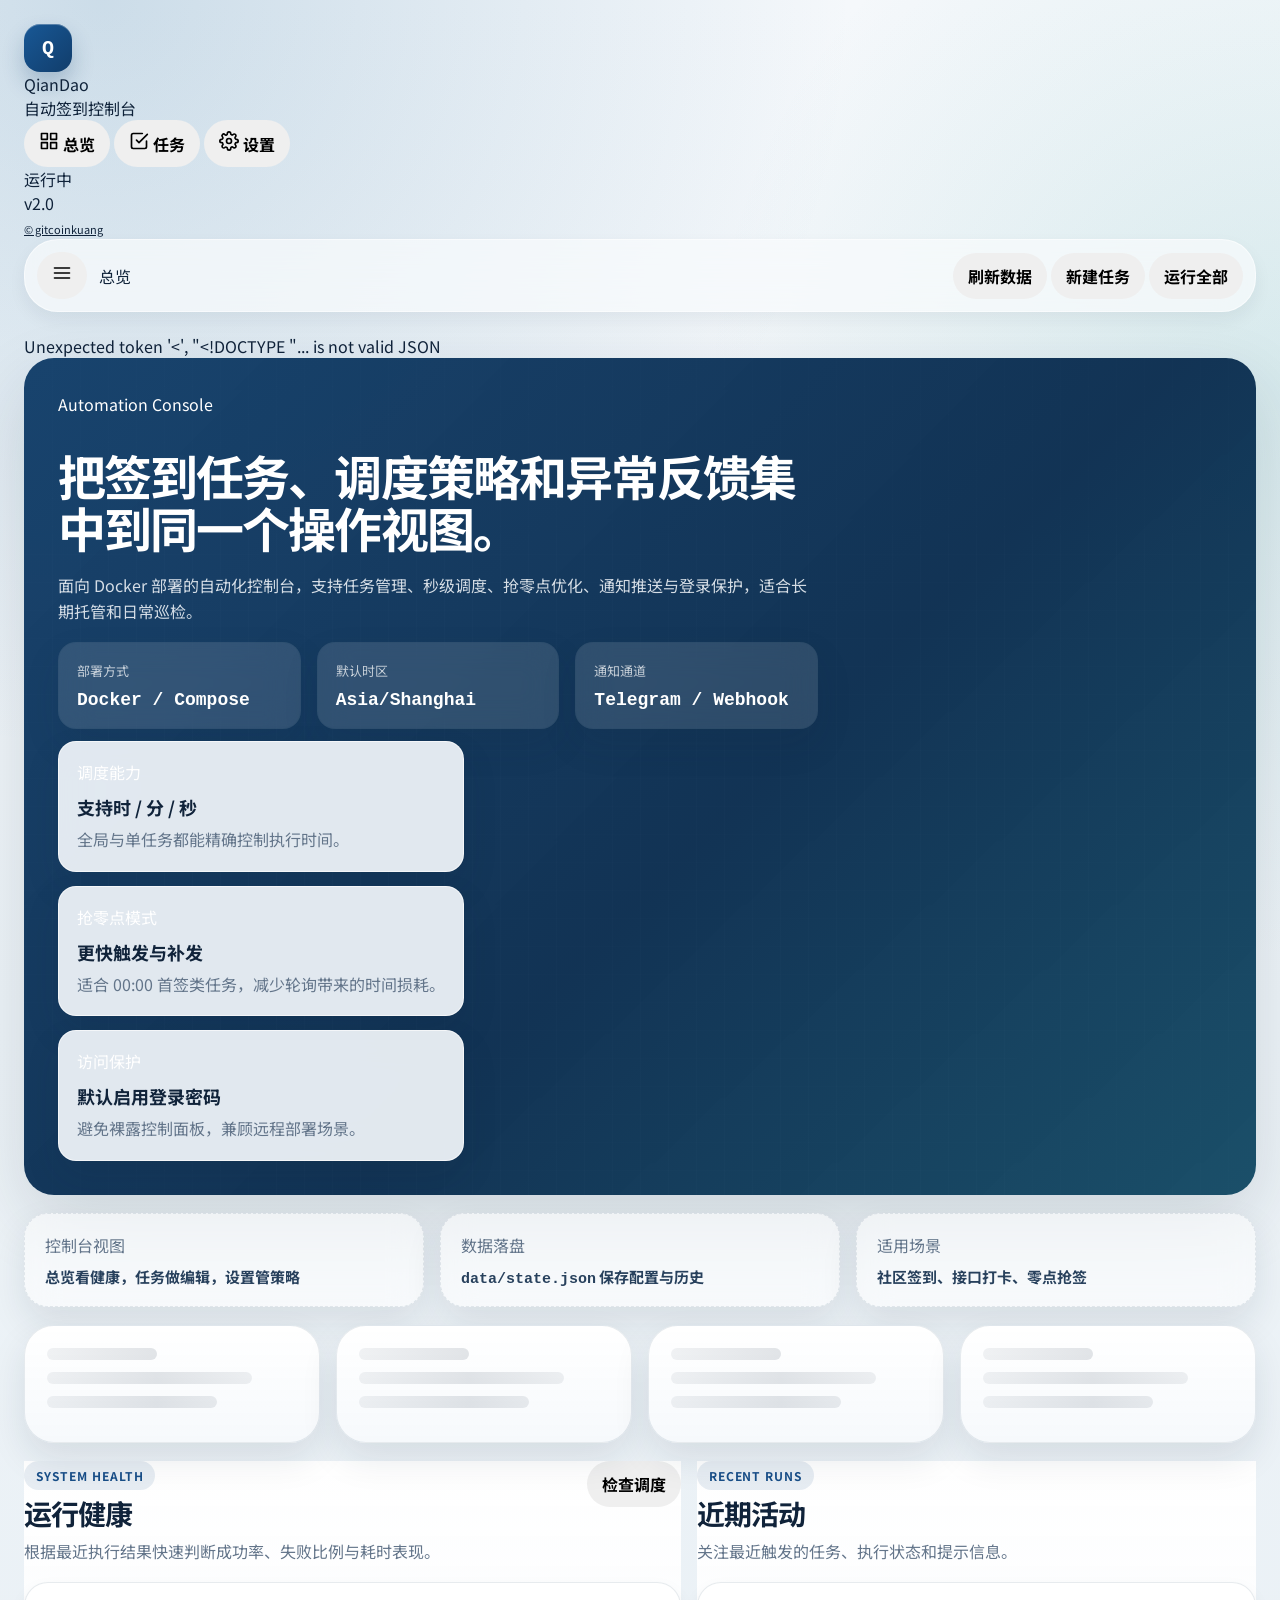
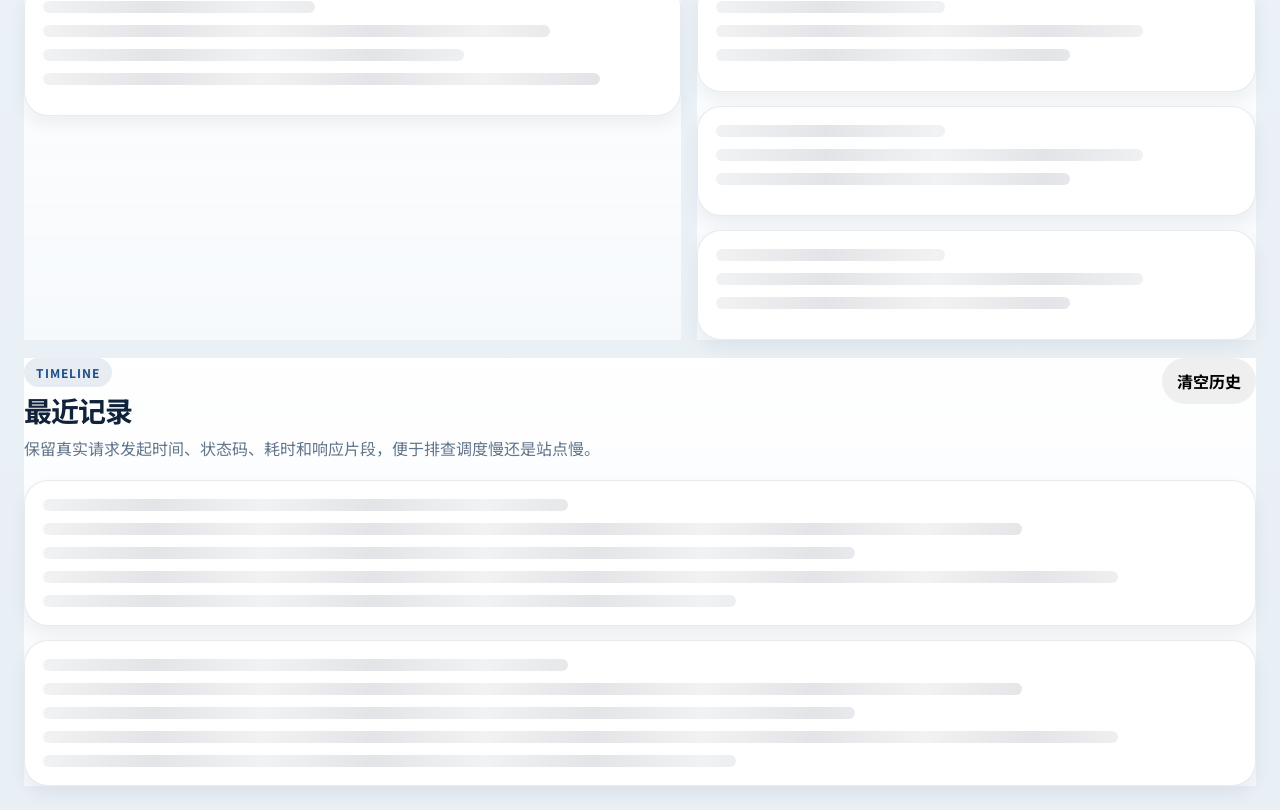
==== commit aa1f0b30: "重新设计前端UI" ====
--- a/templates/index.html
+++ b/templates/index.html
@@ -6,149 +6,175 @@
     <title>{{ .Title }}</title>
     <link rel="preconnect" href="https://fonts.googleapis.com">
     <link rel="preconnect" href="https://fonts.gstatic.com" crossorigin>
-    <link href="https://fonts.googleapis.com/css2?family=Noto+Sans+SC:wght@400;500;700;800&family=JetBrains+Mono:wght@500;700&display=swap" rel="stylesheet">
-    <link rel="stylesheet" href="/static/app.css?v=20260326c">
+    <link href="https://fonts.googleapis.com/css2?family=Fira+Sans:wght@400;500;600;700&family=Fira+Code:wght@400;500;600;700&family=Noto+Sans+SC:wght@400;500;700&display=swap" rel="stylesheet">
+    <link rel="stylesheet" href="/static/app.css?v=20260326d">
 </head>
 <body>
-    <div class="page-orb page-orb-a"></div>
-    <div class="page-orb page-orb-b"></div>
-
     <div class="shell">
-        <header class="topbar">
-            <div class="topbar-left">
-                <div class="brand brand-panel">
-                    <div class="brand-mark">Q</div>
-                    <div>
-                        <strong>QianDao V2</strong>
-                        <span>自动签到任务控制台</span>
-                    </div>
+        <!-- 侧边栏 -->
+        <aside class="sidebar" id="sidebar">
+            <div class="sidebar-brand">
+                <div class="brand-mark">Q</div>
+                <div>
+                    <div class="brand-name">QianDao</div>
+                    <div class="brand-sub">自动签到控制台</div>
                 </div>
-                <nav class="view-nav brand-panel" aria-label="主导航">
-                    <button class="nav-button nav-button-active" type="button" id="navOverviewBtn">总览</button>
-                    <button class="nav-button" type="button" id="navTasksBtn">任务</button>
-                    <button class="nav-button" type="button" id="navSettingsBtn">设置</button>
-                </nav>
             </div>
-            <div class="topbar-right quick-actions">
-                <button class="nav-button action-primary" type="button" id="newTaskBtn">新建任务</button>
-                <button class="nav-button" type="button" id="runAllBtn">运行全部</button>
-                <button class="nav-button" type="button" id="refreshBtn">刷新数据</button>
-                <a class="nav-link" href="/logout">退出登录</a>
+            <nav class="sidebar-nav">
+                <button class="sidebar-btn sidebar-btn-active" type="button" id="navOverviewBtn">
+                    <svg width="20" height="20" viewBox="0 0 24 24" fill="none" stroke="currentColor" stroke-width="2" stroke-linecap="round" stroke-linejoin="round"><rect x="3" y="3" width="7" height="7"/><rect x="14" y="3" width="7" height="7"/><rect x="14" y="14" width="7" height="7"/><rect x="3" y="14" width="7" height="7"/></svg>
+                    <span>总览</span>
+                </button>
+                <button class="sidebar-btn" type="button" id="navTasksBtn">
+                    <svg width="20" height="20" viewBox="0 0 24 24" fill="none" stroke="currentColor" stroke-width="2" stroke-linecap="round" stroke-linejoin="round"><path d="M9 11l3 3L22 4"/><path d="M21 12v7a2 2 0 0 1-2 2H5a2 2 0 0 1-2-2V5a2 2 0 0 1 2-2h11"/></svg>
+                    <span>任务</span>
+                </button>
+                <button class="sidebar-btn" type="button" id="navSettingsBtn">
+                    <svg width="20" height="20" viewBox="0 0 24 24" fill="none" stroke="currentColor" stroke-width="2" stroke-linecap="round" stroke-linejoin="round"><circle cx="12" cy="12" r="3"/><path d="M19.4 15a1.65 1.65 0 0 0 .33 1.82l.06.06a2 2 0 1 1-2.83 2.83l-.06-.06a1.65 1.65 0 0 0-1.82-.33 1.65 1.65 0 0 0-1 1.51V21a2 2 0 0 1-4 0v-.09A1.65 1.65 0 0 0 9 19.4a1.65 1.65 0 0 0-1.82.33l-.06.06a2 2 0 1 1-2.83-2.83l.06-.06A1.65 1.65 0 0 0 4.68 15a1.65 1.65 0 0 0-1.51-1H3a2 2 0 1 1 0-4h.09A1.65 1.65 0 0 0 4.6 9a1.65 1.65 0 0 0-.33-1.82l-.06-.06a2 2 0 1 1 2.83-2.83l.06.06A1.65 1.65 0 0 0 9 4.68a1.65 1.65 0 0 0 1-1.51V3a2 2 0 1 1 4 0v.09a1.65 1.65 0 0 0 1 1.51 1.65 1.65 0 0 0 1.82-.33l.06-.06a2 2 0 1 1 2.83 2.83l-.06.06A1.65 1.65 0 0 0 19.4 9a1.65 1.65 0 0 0 1.51 1H21a2 2 0 1 1 0 4h-.09a1.65 1.65 0 0 0-1.51 1z"/></svg>
+                    <span>设置</span>
+                </button>
+            </nav>
+            <div class="sidebar-footer">
+                <span><span class="status-dot"></span>运行中</span>
+                <br>
+                <span class="mono">v2.0</span>
+                <br>
+                <a href="https://github.com/gitcoinkuang/qiandao" target="_blank" rel="noopener" style="color:var(--text-muted);font-size:11px">&copy; gitcoinkuang</a>
             </div>
-        </header>
-
-        <section id="message" class="message hidden"></section>
-
-        <section id="overviewView" class="app-view">
-            <section class="hero hero-console">
-                <div class="hero-main">
-                    <span class="eyebrow">Automation Console</span>
-                    <h1>把签到任务、调度策略和异常反馈集中到同一个操作视图。</h1>
-                    <p>面向 Docker 部署的自动化控制台，支持任务管理、秒级调度、抢零点优化、通知推送与登录保护，适合长期托管和日常巡检。</p>
-
-                    <div class="hero-metrics">
-                        <div class="hero-metric-card">
-                            <span>部署方式</span>
-                            <strong>Docker / Compose</strong>
-                        </div>
-                        <div class="hero-metric-card">
-                            <span>默认时区</span>
-                            <strong>Asia/Shanghai</strong>
-                        </div>
-                        <div class="hero-metric-card">
-                            <span>通知通道</span>
-                            <strong>Telegram / Webhook</strong>
-                        </div>
-                    </div>
+        </aside>
+
+        <!-- 主内容 -->
+        <main class="main-content">
+            <!-- 顶栏 -->
+            <header class="topbar">
+                <div class="topbar-left">
+                    <button class="mobile-menu-btn" id="mobileMenuBtn" type="button">
+                        <svg width="20" height="20" viewBox="0 0 24 24" fill="none" stroke="currentColor" stroke-width="2" stroke-linecap="round" stroke-linejoin="round"><line x1="3" y1="12" x2="21" y2="12"/><line x1="3" y1="6" x2="21" y2="6"/><line x1="3" y1="18" x2="21" y2="18"/></svg>
+                    </button>
+                    <span class="topbar-title" id="pageTitle">总览</span>
                 </div>
-
-                <div class="hero-side status-stack">
-                    <div class="status-card accent-blue">
-                        <span class="status-kicker">调度能力</span>
-                        <strong>支持时 / 分 / 秒</strong>
-                        <p>全局与单任务都能精确控制执行时间。</p>
-                    </div>
-                    <div class="status-card accent-green">
-                        <span class="status-kicker">抢零点模式</span>
-                        <strong>更快触发与补发</strong>
-                        <p>适合 00:00 首签类任务，减少轮询带来的时间损耗。</p>
-                    </div>
-                    <div class="status-card accent-amber">
-                        <span class="status-kicker">访问保护</span>
-                        <strong>默认启用登录密码</strong>
-                        <p>避免裸露控制面板，兼顾远程部署场景。</p>
-                    </div>
+                <div class="topbar-actions" id="topbarActions">
+                    <button class="btn-ghost" id="refreshBtn">刷新数据</button>
                 </div>
-            </section>
-
-            <section class="overview-strip">
-                <div class="strip-card">
-                    <span>控制台视图</span>
-                    <strong>总览看健康，任务做编辑，设置管策略</strong>
-                </div>
-                <div class="strip-card">
-                    <span>数据落盘</span>
-                    <strong><code>data/state.json</code> 保存配置与历史</strong>
-                </div>
-                <div class="strip-card">
-                    <span>适用场景</span>
-                    <strong>社区签到、接口打卡、零点抢签</strong>
-                </div>
-            </section>
-
-            <section class="summary-grid" id="summaryGrid"></section>
-
-            <section class="dashboard-grid">
-                <section class="panel feature-panel health-panel">
+            </header>
+
+            <!-- 消息提示 -->
+            <div id="message" class="toast hidden"></div>
+
+            <!-- 总览视图 -->
+            <section id="overviewView" class="app-view">
+                <section class="hero hero-console">
+                    <div class="hero-main">
+                        <span class="hero-eyebrow">Automation Console</span>
+                        <h1>把签到任务、调度策略和异常反馈集中到同一个操作视图。</h1>
+                        <p>面向 Docker 部署的自动化控制台，支持任务管理、秒级调度、抢零点优化、通知推送与登录保护，适合长期托管和日常巡检。</p>
+
+                        <div class="hero-metrics">
+                            <div class="hero-metric-card">
+                                <span>部署方式</span>
+                                <strong>Docker / Compose</strong>
+                            </div>
+                            <div class="hero-metric-card">
+                                <span>默认时区</span>
+                                <strong>Asia/Shanghai</strong>
+                            </div>
+                            <div class="hero-metric-card">
+                                <span>通知通道</span>
+                                <strong>Telegram / Webhook</strong>
+                            </div>
+                        </div>
+                    </div>
+
+                    <div class="hero-side">
+                        <div class="status-card tone-success">
+                            <span class="hero-eyebrow">调度能力</span>
+                            <strong>支持时 / 分 / 秒</strong>
+                            <p>全局与单任务都能精确控制执行时间。</p>
+                        </div>
+                        <div class="status-card tone-success">
+                            <span class="hero-eyebrow">抢零点模式</span>
+                            <strong>更快触发与补发</strong>
+                            <p>适合 00:00 首签类任务，减少轮询带来的时间损耗。</p>
+                        </div>
+                        <div class="status-card tone-success">
+                            <span class="hero-eyebrow">访问保护</span>
+                            <strong>默认启用登录密码</strong>
+                            <p>避免裸露控制面板，兼顾远程部署场景。</p>
+                        </div>
+                    </div>
+                </section>
+
+                <section class="overview-strip">
+                    <div class="strip-card">
+                        <span>控制台视图</span>
+                        <strong>总览看健康，任务做编辑，设置管策略</strong>
+                    </div>
+                    <div class="strip-card">
+                        <span>数据落盘</span>
+                        <strong><code>data/state.json</code> 保存配置与历史</strong>
+                    </div>
+                    <div class="strip-card">
+                        <span>适用场景</span>
+                        <strong>社区签到、接口打卡、零点抢签</strong>
+                    </div>
+                </section>
+
+                <section class="summary-grid" id="summaryGrid"></section>
+
+                <section class="dashboard-grid">
+                    <section class="card feature-panel">
+                        <div class="section-head">
+                            <div>
+                                <span class="section-tag">System Health</span>
+                                <h2>运行健康</h2>
+                                <p>根据最近执行结果快速判断成功率、失败比例与耗时表现。</p>
+                            </div>
+                            <button class="btn-ghost" type="button" id="checkScheduleBtn">检查调度</button>
+                        </div>
+                        <div id="healthBars" class="health-bars"></div>
+                    </section>
+
+                    <section class="card feature-panel">
+                        <div class="section-head">
+                            <div>
+                                <span class="section-tag">Recent Runs</span>
+                                <h2>近期活动</h2>
+                                <p>关注最近触发的任务、执行状态和提示信息。</p>
+                            </div>
+                        </div>
+                        <div id="activityFeed" class="activity-feed"></div>
+                    </section>
+                </section>
+
+                <section class="card feature-panel">
                     <div class="section-head">
                         <div>
-                            <span class="section-tag">System Health</span>
-                            <h2>运行健康</h2>
-                            <p>根据最近执行结果快速判断成功率、失败比例与耗时表现。</p>
-                        </div>
-                        <button class="nav-button" type="button" id="checkScheduleBtn">检查调度</button>
-                    </div>
-                    <div id="healthBars" class="health-bars"></div>
-                </section>
-
-                <section class="panel feature-panel activity-panel">
-                    <div class="section-head">
-                        <div>
-                            <span class="section-tag">Recent Runs</span>
-                            <h2>近期活动</h2>
-                            <p>关注最近触发的任务、执行状态和提示信息。</p>
-                        </div>
-                    </div>
-                    <div id="activityFeed" class="activity-feed"></div>
+                            <span class="section-tag">Timeline</span>
+                            <h2>最近记录</h2>
+                            <p>保留真实请求发起时间、状态码、耗时和响应片段，便于排查调度慢还是站点慢。</p>
+                        </div>
+                        <button class="btn-danger" id="clearHistoryBtn">清空历史</button>
+                    </div>
+                    <div id="historyList" class="history-list"></div>
                 </section>
             </section>
 
-            <section class="panel history-panel">
-                <div class="section-head">
-                    <div>
-                        <span class="section-tag">Timeline</span>
-                        <h2>最近记录</h2>
-                        <p>保留真实请求发起时间、状态码、耗时和响应片段，便于排查调度慢还是站点慢。</p>
-                    </div>
-                    <button class="danger" id="clearHistoryBtn">清空历史</button>
-                </div>
-                <div id="historyList" class="history-list"></div>
-            </section>
-        </section>
-
-        <section id="tasksView" class="app-view hidden">
-            <section class="workspace-grid">
-                <main class="primary-column">
-                    <section class="panel task-list-panel">
+            <!-- 任务列表视图 -->
+            <section id="tasksView" class="app-view hidden">
+                <section class="task-list-layout">
+                    <section class="card feature-panel">
                         <div class="section-head">
                             <div>
                                 <span class="section-tag">Task Center</span>
                                 <h2>任务列表</h2>
-                                <p>筛选任务状态、搜索目标站点，并从列表快速运行、编辑或删除任务。</p>
-                            </div>
-                        </div>
-
-                        <div class="toolbar toolbar-panel">
+                                <p>先在这里查看状态、筛选和巡检任务；需要创建或修改时，再进入独立编辑页，避免列表和表单同时拥挤。</p>
+                            </div>
+                            <button class="btn-primary" type="button" id="taskPageNewBtn">创建新任务</button>
+                        </div>
+                    </section>
+
+                    <section class="card feature-panel">
+                        <div class="toolbar">
                             <label class="toolbar-field">
                                 <span>搜索任务</span>
                                 <input id="taskSearch" placeholder="搜索任务名称或 URL">
@@ -161,21 +187,30 @@
                             </div>
                         </div>
 
-                        <div id="taskList" class="task-list task-list-body"></div>
-                    </section>
-                </main>
-
-                <aside class="secondary-column">
-                    <section class="panel task-editor-panel">
+                        <div id="taskList" class="task-list-body"></div>
+                    </section>
+                </section>
+            </section>
+
+            <!-- 任务编辑器视图 -->
+            <section id="taskEditorView" class="app-view hidden">
+                <section class="task-editor-page-grid">
+                    <section class="card feature-panel">
                         <div class="section-head">
                             <div>
                                 <span class="section-tag">Editor</span>
                                 <h2 id="taskFormTitle">创建任务</h2>
-                                <p>在同一个编辑面板内完成 Curl 解析、请求配置、调度控制和结果预览。</p>
-                            </div>
-                        </div>
-
-                        <div class="task-editor-body task-editor-layout">
+                                <p>把 Curl 解析、请求配置、调度参数和预览结果拆到独立页面，让编辑时能专注在单个任务本身。</p>
+                            </div>
+                            <div class="button-row">
+                                <button class="btn-ghost" type="button" id="taskEditorBackBtn">返回任务列表</button>
+                                <button class="btn-primary" type="button" id="taskEditorNewBlankBtn">新建空白任务</button>
+                            </div>
+                        </div>
+                    </section>
+
+                    <section class="card feature-panel">
+                        <div class="task-editor-layout">
                             <section class="editor-group">
                                 <div class="editor-group-head">
                                     <h3>基础信息</h3>
@@ -204,12 +239,12 @@
                             </section>
 
                             <section class="editor-group">
-                                <div class="editor-group-head split-head">
+                                <div class="editor-group-head">
                                     <div>
                                         <h3>Curl 解析与请求详情</h3>
                                         <p>可直接粘贴完整 Curl 命令，也可手动调整请求头与请求体。</p>
                                     </div>
-                                    <button class="secondary inline-action" type="button" id="parseCurlBtn">解析 Curl</button>
+                                    <button class="btn-secondary" type="button" id="parseCurlBtn">解析 Curl</button>
                                 </div>
                                 <div class="form-grid">
                                     <label class="field span-2">
@@ -272,16 +307,16 @@
                                     </label>
                                 </div>
 
-                                <div class="toggle-row toggle-panel">
-                                    <label><input id="taskEnabled" type="checkbox" checked> 启用任务</label>
-                                    <label><input id="taskScheduleEnabled" type="checkbox"> 使用单任务定时</label>
-                                    <label><input id="taskAggressiveMode" type="checkbox"> 抢零点模式</label>
+                                <div class="toggle-panel">
+                                    <label class="toggle"><input id="taskEnabled" type="checkbox" checked> 启用任务</label>
+                                    <label class="toggle"><input id="taskScheduleEnabled" type="checkbox"> 使用单任务定时</label>
+                                    <label class="toggle"><input id="taskAggressiveMode" type="checkbox"> 抢零点模式</label>
                                 </div>
                             </section>
 
                             <div class="button-row sticky-actions">
-                                <button class="primary" id="saveTaskBtn">保存任务</button>
-                                <button class="ghost" id="resetTaskBtn">重置表单</button>
+                                <button class="btn-primary" id="saveTaskBtn">保存任务</button>
+                                <button class="btn-ghost" id="resetTaskBtn">重置表单</button>
                             </div>
 
                             <div class="preview-card">
@@ -293,111 +328,112 @@
                             </div>
                         </div>
                     </section>
-                </aside>
+                </section>
             </section>
-        </section>
-
-        <section id="settingsView" class="app-view hidden">
-            <section class="settings-hero panel">
-                <div>
-                    <span class="section-tag">Policy Center</span>
-                    <h2>全局策略与访问安全</h2>
-                    <p>统一管理默认调度时间、通知推送方式与控制台登录保护，适合长期部署后的维护场景。</p>
-                </div>
+
+            <!-- 设置视图 -->
+            <section id="settingsView" class="app-view hidden">
+                <section class="card settings-hero">
+                    <div>
+                        <span class="section-tag">Policy Center</span>
+                        <h2>全局策略与访问安全</h2>
+                        <p>统一管理默认调度时间、通知推送方式与控制台登录保护，适合长期部署后的维护场景。</p>
+                    </div>
+                </section>
+
+                <section class="settings-grid">
+                    <section class="card settings-panel">
+                        <div class="section-head">
+                            <div>
+                                <span class="section-tag">Schedule</span>
+                                <h2>全局定时</h2>
+                                <p>为未启用单任务定时的任务提供默认执行时间与并发数量。</p>
+                            </div>
+                        </div>
+                        <div class="form-grid schedule-grid compact-grid">
+                            <label class="field">
+                                <span>小时</span>
+                                <input id="scheduleHour" type="number" min="0" max="23">
+                            </label>
+                            <label class="field">
+                                <span>分钟</span>
+                                <input id="scheduleMinute" type="number" min="0" max="59">
+                            </label>
+                            <label class="field">
+                                <span>秒</span>
+                                <input id="scheduleSecond" type="number" min="0" max="59">
+                            </label>
+                            <label class="field span-2">
+                                <span>并发执行数</span>
+                                <input id="scheduleWorkers" type="number" min="1" max="8">
+                            </label>
+                        </div>
+                        <div class="toggle-panel">
+                            <label class="toggle"><input id="scheduleEnabled" type="checkbox"> 启用全局定时</label>
+                        </div>
+                        <div class="button-row">
+                            <button class="btn-primary" id="saveScheduleBtn">保存定时设置</button>
+                        </div>
+                    </section>
+
+                    <section class="card settings-panel">
+                        <div class="section-head">
+                            <div>
+                                <span class="section-tag">Notifications</span>
+                                <h2>通知设置</h2>
+                                <p>管理 Telegram 与 Webhook 推送策略，控制成功或失败时的告警行为。</p>
+                            </div>
+                        </div>
+                        <div class="form-grid compact-grid">
+                            <label class="field">
+                                <span>Telegram Bot Token</span>
+                                <input id="telegramBotToken">
+                            </label>
+                            <label class="field">
+                                <span>Telegram Chat ID</span>
+                                <input id="telegramChatID">
+                            </label>
+                            <label class="field span-2">
+                                <span>Webhook 地址</span>
+                                <input id="webhookURL" placeholder="https://example.com/webhook">
+                            </label>
+                        </div>
+                        <div class="toggle-panel">
+                            <label class="toggle"><input id="telegramEnabled" type="checkbox"> 启用 Telegram</label>
+                            <label class="toggle"><input id="webhookEnabled" type="checkbox"> 启用 Webhook</label>
+                            <label class="toggle"><input id="notifyOnSuccess" type="checkbox"> 成功时通知</label>
+                            <label class="toggle"><input id="notifyOnFailure" type="checkbox"> 失败时通知</label>
+                        </div>
+                        <div class="button-row">
+                            <button class="btn-secondary" id="saveNotifyBtn">保存通知</button>
+                            <button class="btn-ghost" id="testNotifyBtn">发送测试通知</button>
+                        </div>
+                    </section>
+
+                    <section class="card settings-panel">
+                        <div class="section-head">
+                            <div>
+                                <span class="section-tag">Security</span>
+                                <h2>安全设置</h2>
+                                <p>建议始终启用登录保护，尤其在公网或家庭宽带场景中部署时。</p>
+                            </div>
+                        </div>
+                        <label class="field">
+                            <span>新密码</span>
+                            <input id="securityPassword" type="password" placeholder="至少 6 位">
+                        </label>
+                        <div class="toggle-panel">
+                            <label class="toggle"><input id="securityEnabled" type="checkbox"> 启用登录保护</label>
+                        </div>
+                        <div class="button-row">
+                            <button class="btn-primary" id="saveSecurityBtn">保存安全设置</button>
+                        </div>
+                    </section>
+                </section>
             </section>
-
-            <section class="settings-grid">
-                <section class="panel settings-panel">
-                    <div class="section-head">
-                        <div>
-                            <span class="section-tag">Schedule</span>
-                            <h2>全局定时</h2>
-                            <p>为未启用单任务定时的任务提供默认执行时间与并发数量。</p>
-                        </div>
-                    </div>
-                    <div class="form-grid compact-grid schedule-grid">
-                        <label class="field">
-                            <span>小时</span>
-                            <input id="scheduleHour" type="number" min="0" max="23">
-                        </label>
-                        <label class="field">
-                            <span>分钟</span>
-                            <input id="scheduleMinute" type="number" min="0" max="59">
-                        </label>
-                        <label class="field">
-                            <span>秒</span>
-                            <input id="scheduleSecond" type="number" min="0" max="59">
-                        </label>
-                        <label class="field span-2">
-                            <span>并发执行数</span>
-                            <input id="scheduleWorkers" type="number" min="1" max="8">
-                        </label>
-                    </div>
-                    <div class="toggle-row toggle-panel">
-                        <label><input id="scheduleEnabled" type="checkbox"> 启用全局定时</label>
-                    </div>
-                    <div class="button-row">
-                        <button class="primary" id="saveScheduleBtn">保存定时设置</button>
-                    </div>
-                </section>
-
-                <section class="panel settings-panel">
-                    <div class="section-head">
-                        <div>
-                            <span class="section-tag">Notifications</span>
-                            <h2>通知设置</h2>
-                            <p>管理 Telegram 与 Webhook 推送策略，控制成功或失败时的告警行为。</p>
-                        </div>
-                    </div>
-                    <div class="form-grid compact-grid">
-                        <label class="field">
-                            <span>Telegram Bot Token</span>
-                            <input id="telegramBotToken">
-                        </label>
-                        <label class="field">
-                            <span>Telegram Chat ID</span>
-                            <input id="telegramChatID">
-                        </label>
-                        <label class="field span-2">
-                            <span>Webhook 地址</span>
-                            <input id="webhookURL" placeholder="https://example.com/webhook">
-                        </label>
-                    </div>
-                    <div class="toggle-grid toggle-panel">
-                        <label><input id="telegramEnabled" type="checkbox"> 启用 Telegram</label>
-                        <label><input id="webhookEnabled" type="checkbox"> 启用 Webhook</label>
-                        <label><input id="notifyOnSuccess" type="checkbox"> 成功时通知</label>
-                        <label><input id="notifyOnFailure" type="checkbox"> 失败时通知</label>
-                    </div>
-                    <div class="button-row">
-                        <button class="secondary" id="saveNotifyBtn">保存通知</button>
-                        <button class="ghost" id="testNotifyBtn">发送测试通知</button>
-                    </div>
-                </section>
-
-                <section class="panel settings-panel security-panel">
-                    <div class="section-head">
-                        <div>
-                            <span class="section-tag">Security</span>
-                            <h2>安全设置</h2>
-                            <p>建议始终启用登录保护，尤其在公网或家庭宽带场景中部署时。</p>
-                        </div>
-                    </div>
-                    <label class="field">
-                        <span>新密码</span>
-                        <input id="securityPassword" type="password" placeholder="至少 6 位">
-                    </label>
-                    <div class="toggle-row toggle-panel">
-                        <label><input id="securityEnabled" type="checkbox"> 启用登录保护</label>
-                    </div>
-                    <div class="button-row">
-                        <button class="primary" id="saveSecurityBtn">保存安全设置</button>
-                    </div>
-                </section>
-            </section>
-        </section>
+        </main>
     </div>
 
-    <script src="/static/app.js?v=20260326c"></script>
+    <script src="/static/app.js?v=20260326d"></script>
 </body>
 </html>
--- a/static/app.css
+++ b/static/app.css
@@ -544,6 +544,13 @@
     grid-template-columns: minmax(0, 1.08fr) minmax(320px, 0.92fr);
 }
 
+.task-list-layout,
+.task-editor-page-grid {
+    display: grid;
+    gap: 16px;
+    min-width: 0;
+}
+
 .workspace-grid {
     grid-template-columns: minmax(0, 1.1fr) minmax(400px, 0.9fr);
     align-items: start;
@@ -599,11 +606,38 @@
     overflow: hidden;
 }
 
+.task-list-panel-full,
+.task-editor-panel-page {
+    max-height: none;
+    overflow: visible;
+    min-width: 0;
+}
+
 .task-list-body,
 .task-editor-body {
     overflow: auto;
     max-height: calc(100vh - 250px);
     padding-right: 6px;
+    min-width: 0;
+}
+
+.task-list-panel-full .task-list-body,
+.task-editor-panel-page .task-editor-body {
+    max-height: none;
+    overflow-x: hidden;
+    overflow-y: visible;
+    padding-right: 0;
+}
+
+.task-list-hero,
+.editor-intro {
+    background:
+        linear-gradient(180deg, rgba(255, 255, 255, 0.92), rgba(242, 247, 251, 0.96)),
+        var(--surface);
+}
+
+.compact-actions {
+    justify-content: flex-end;
 }
 
 .task-list-body::-webkit-scrollbar,
@@ -844,6 +878,13 @@
     grid-template-columns: repeat(2, minmax(0, 1fr));
 }
 
+.form-grid > *,
+.task-editor-layout > *,
+.editor-group,
+.field {
+    min-width: 0;
+}
+
 .schedule-grid {
     grid-template-columns: repeat(3, minmax(0, 1fr));
 }
@@ -898,6 +939,8 @@
 select,
 textarea {
     width: 100%;
+    min-width: 0;
+    max-width: 100%;
     padding: 13px 14px;
     border-radius: var(--radius-md);
     border: 1px solid var(--line-strong);
@@ -928,6 +971,9 @@
     min-height: 112px;
     max-height: 220px;
     resize: vertical;
+    overflow-wrap: anywhere;
+    word-break: break-word;
+    white-space: pre-wrap;
 }
 
 .toggle-panel {
@@ -965,6 +1011,8 @@
     border: 1px solid rgba(16, 35, 58, 0.08);
     background: linear-gradient(180deg, #ffffff, #f4f8fb);
     box-shadow: var(--shadow-sm);
+    min-width: 0;
+    overflow: hidden;
 }
 
 .preview-head strong {
@@ -982,7 +1030,10 @@
     font-size: 12px;
     line-height: 1.6;
     white-space: pre-wrap;
-    overflow: auto;
+    overflow-wrap: anywhere;
+    word-break: break-word;
+    overflow-x: hidden;
+    overflow-y: auto;
 }
 
 .preview {
@@ -1190,6 +1241,8 @@
 
     .hero-metrics,
     .overview-strip,
+    .task-list-layout,
+    .task-editor-page-grid,
     .dashboard-grid,
     .workspace-grid,
     .settings-grid,
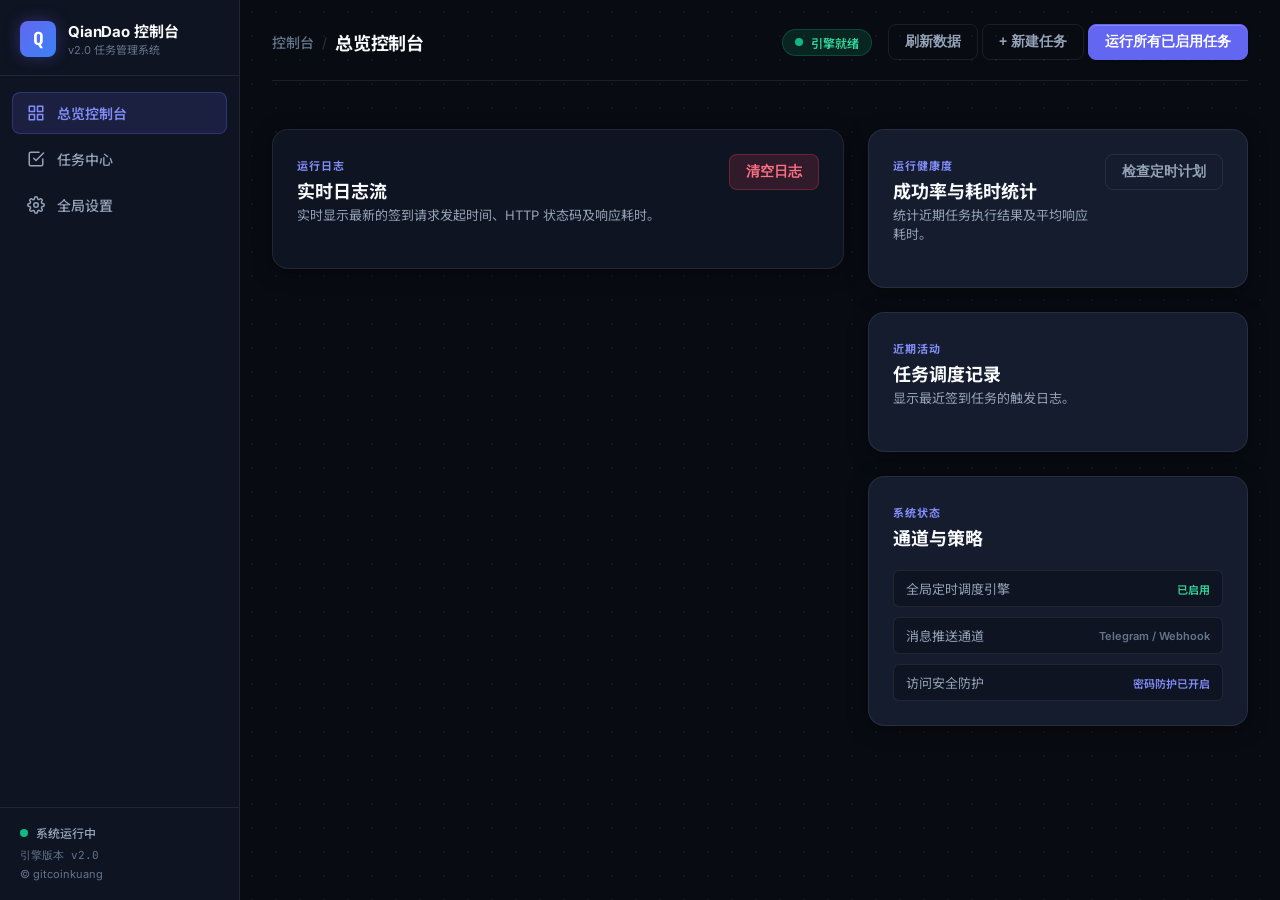
==== commit 5d4eb2a7: "重构为python+fastapi" ====
--- a/templates/index.html
+++ b/templates/index.html
@@ -3,341 +3,338 @@
 <head>
     <meta charset="UTF-8">
     <meta name="viewport" content="width=device-width, initial-scale=1.0">
-    <title>{{ .Title }}</title>
+    <title>{{ Title }}</title>
     <link rel="preconnect" href="https://fonts.googleapis.com">
     <link rel="preconnect" href="https://fonts.gstatic.com" crossorigin>
-    <link href="https://fonts.googleapis.com/css2?family=Fira+Sans:wght@400;500;600;700&family=Fira+Code:wght@400;500;600;700&family=Noto+Sans+SC:wght@400;500;700&display=swap" rel="stylesheet">
-    <link rel="stylesheet" href="/static/app.css?v=20260326d">
+    <link href="https://fonts.googleapis.com/css2?family=Inter:wght@400;500;600;700;800&family=JetBrains+Mono:wght@400;500;600;700&family=Noto+Sans+SC:wght@400;500;700&display=swap" rel="stylesheet">
+    <link rel="stylesheet" href="/static/app.css?v=20260727">
 </head>
 <body>
     <div class="shell">
-        <!-- 侧边栏 -->
+        <!-- 侧边栏 Sidebar -->
         <aside class="sidebar" id="sidebar">
             <div class="sidebar-brand">
                 <div class="brand-mark">Q</div>
                 <div>
-                    <div class="brand-name">QianDao</div>
-                    <div class="brand-sub">自动签到控制台</div>
+                    <div class="brand-name">QianDao 控制台</div>
+                    <div class="brand-sub">v2.0 任务管理系统</div>
                 </div>
             </div>
             <nav class="sidebar-nav">
                 <button class="sidebar-btn sidebar-btn-active" type="button" id="navOverviewBtn">
-                    <svg width="20" height="20" viewBox="0 0 24 24" fill="none" stroke="currentColor" stroke-width="2" stroke-linecap="round" stroke-linejoin="round"><rect x="3" y="3" width="7" height="7"/><rect x="14" y="3" width="7" height="7"/><rect x="14" y="14" width="7" height="7"/><rect x="3" y="14" width="7" height="7"/></svg>
-                    <span>总览</span>
+                    <svg width="18" height="18" viewBox="0 0 24 24" fill="none" stroke="currentColor" stroke-width="2" stroke-linecap="round" stroke-linejoin="round"><rect x="3" y="3" width="7" height="7"/><rect x="14" y="3" width="7" height="7"/><rect x="14" y="14" width="7" height="7"/><rect x="3" y="14" width="7" height="7"/></svg>
+                    <span>总览控制台</span>
                 </button>
                 <button class="sidebar-btn" type="button" id="navTasksBtn">
-                    <svg width="20" height="20" viewBox="0 0 24 24" fill="none" stroke="currentColor" stroke-width="2" stroke-linecap="round" stroke-linejoin="round"><path d="M9 11l3 3L22 4"/><path d="M21 12v7a2 2 0 0 1-2 2H5a2 2 0 0 1-2-2V5a2 2 0 0 1 2-2h11"/></svg>
-                    <span>任务</span>
+                    <svg width="18" height="18" viewBox="0 0 24 24" fill="none" stroke="currentColor" stroke-width="2" stroke-linecap="round" stroke-linejoin="round"><path d="M9 11l3 3L22 4"/><path d="M21 12v7a2 2 0 0 1-2 2H5a2 2 0 0 1-2-2V5a2 2 0 0 1 2-2h11"/></svg>
+                    <span>任务中心</span>
                 </button>
                 <button class="sidebar-btn" type="button" id="navSettingsBtn">
-                    <svg width="20" height="20" viewBox="0 0 24 24" fill="none" stroke="currentColor" stroke-width="2" stroke-linecap="round" stroke-linejoin="round"><circle cx="12" cy="12" r="3"/><path d="M19.4 15a1.65 1.65 0 0 0 .33 1.82l.06.06a2 2 0 1 1-2.83 2.83l-.06-.06a1.65 1.65 0 0 0-1.82-.33 1.65 1.65 0 0 0-1 1.51V21a2 2 0 0 1-4 0v-.09A1.65 1.65 0 0 0 9 19.4a1.65 1.65 0 0 0-1.82.33l-.06.06a2 2 0 1 1-2.83-2.83l.06-.06A1.65 1.65 0 0 0 4.68 15a1.65 1.65 0 0 0-1.51-1H3a2 2 0 1 1 0-4h.09A1.65 1.65 0 0 0 4.6 9a1.65 1.65 0 0 0-.33-1.82l-.06-.06a2 2 0 1 1 2.83-2.83l.06.06A1.65 1.65 0 0 0 9 4.68a1.65 1.65 0 0 0 1-1.51V3a2 2 0 1 1 4 0v.09a1.65 1.65 0 0 0 1 1.51 1.65 1.65 0 0 0 1.82-.33l.06-.06a2 2 0 1 1 2.83 2.83l-.06.06A1.65 1.65 0 0 0 19.4 9a1.65 1.65 0 0 0 1.51 1H21a2 2 0 1 1 0 4h-.09a1.65 1.65 0 0 0-1.51 1z"/></svg>
-                    <span>设置</span>
+                    <svg width="18" height="18" viewBox="0 0 24 24" fill="none" stroke="currentColor" stroke-width="2" stroke-linecap="round" stroke-linejoin="round"><circle cx="12" cy="12" r="3"/><path d="M19.4 15a1.65 1.65 0 0 0 .33 1.82l.06.06a2 2 0 1 1-2.83 2.83l-.06-.06a1.65 1.65 0 0 0-1.82-.33 1.65 1.65 0 0 0-1 1.51V21a2 2 0 0 1-4 0v-.09A1.65 1.65 0 0 0 9 19.4a1.65 1.65 0 0 0-1.82.33l-.06.06a2 2 0 1 1-2.83-2.83l.06-.06A1.65 1.65 0 0 0 4.68 15a1.65 1.65 0 0 0-1.51-1H3a2 2 0 1 1 0-4h.09A1.65 1.65 0 0 0 4.6 9a1.65 1.65 0 0 0-.33-1.82l-.06-.06a2 2 0 1 1 2.83-2.83l.06.06A1.65 1.65 0 0 0 9 4.68a1.65 1.65 0 0 0 1-1.51V3a2 2 0 1 1 4 0v.09a1.65 1.65 0 0 0 1 1.51 1.65 1.65 0 0 0 1.82-.33l.06-.06a2 2 0 1 1 2.83 2.83l-.06.06A1.65 1.65 0 0 0 19.4 9a1.65 1.65 0 0 0 1.51 1H21a2 2 0 1 1 0 4h-.09a1.65 1.65 0 0 0-1.51 1z"/></svg>
+                    <span>全局设置</span>
                 </button>
             </nav>
             <div class="sidebar-footer">
-                <span><span class="status-dot"></span>运行中</span>
-                <br>
-                <span class="mono">v2.0</span>
-                <br>
-                <a href="https://github.com/gitcoinkuang/qiandao" target="_blank" rel="noopener" style="color:var(--text-muted);font-size:11px">&copy; gitcoinkuang</a>
+                <div class="status-indicator-wrapper">
+                    <span class="pulse-dot"></span>
+                    <span class="status-text">系统运行中</span>
+                </div>
+                <div class="mono version-badge">引擎版本 v2.0</div>
+                <a href="https://github.com/gitcoinkuang/qiandao" target="_blank" rel="noopener" class="footer-link">&copy; gitcoinkuang</a>
             </div>
         </aside>
 
-        <!-- 主内容 -->
+        <!-- 主内容 Workspace -->
         <main class="main-content">
-            <!-- 顶栏 -->
+            <!-- 顶栏 Console Header -->
             <header class="topbar">
                 <div class="topbar-left">
                     <button class="mobile-menu-btn" id="mobileMenuBtn" type="button">
                         <svg width="20" height="20" viewBox="0 0 24 24" fill="none" stroke="currentColor" stroke-width="2" stroke-linecap="round" stroke-linejoin="round"><line x1="3" y1="12" x2="21" y2="12"/><line x1="3" y1="6" x2="21" y2="6"/><line x1="3" y1="18" x2="21" y2="18"/></svg>
                     </button>
-                    <span class="topbar-title" id="pageTitle">总览</span>
+                    <div class="breadcrumb-container">
+                        <span class="breadcrumb-root">控制台</span>
+                        <span class="breadcrumb-separator">/</span>
+                        <span class="topbar-title" id="pageTitle">总览控制台</span>
+                    </div>
                 </div>
-                <div class="topbar-actions" id="topbarActions">
-                    <button class="btn-ghost" id="refreshBtn">刷新数据</button>
+                <div class="topbar-right">
+                    <div class="system-status-pill">
+                        <span class="pulse-dot"></span>
+                        <span>引擎就绪</span>
+                    </div>
+                    <div class="topbar-actions" id="topbarActions"></div>
                 </div>
             </header>
 
-            <!-- 消息提示 -->
+            <!-- 消息提示 Toast -->
             <div id="message" class="toast hidden"></div>
 
-            <!-- 总览视图 -->
+            <!-- 1. 总览视图 Overview View -->
             <section id="overviewView" class="app-view">
-                <section class="hero hero-console">
-                    <div class="hero-main">
-                        <span class="hero-eyebrow">Automation Console</span>
-                        <h1>把签到任务、调度策略和异常反馈集中到同一个操作视图。</h1>
-                        <p>面向 Docker 部署的自动化控制台，支持任务管理、秒级调度、抢零点优化、通知推送与登录保护，适合长期托管和日常巡检。</p>
-
-                        <div class="hero-metrics">
-                            <div class="hero-metric-card">
-                                <span>部署方式</span>
-                                <strong>Docker / Compose</strong>
-                            </div>
-                            <div class="hero-metric-card">
-                                <span>默认时区</span>
-                                <strong>Asia/Shanghai</strong>
-                            </div>
-                            <div class="hero-metric-card">
-                                <span>通知通道</span>
-                                <strong>Telegram / Webhook</strong>
-                            </div>
-                        </div>
-                    </div>
-
-                    <div class="hero-side">
-                        <div class="status-card tone-success">
-                            <span class="hero-eyebrow">调度能力</span>
-                            <strong>支持时 / 分 / 秒</strong>
-                            <p>全局与单任务都能精确控制执行时间。</p>
-                        </div>
-                        <div class="status-card tone-success">
-                            <span class="hero-eyebrow">抢零点模式</span>
-                            <strong>更快触发与补发</strong>
-                            <p>适合 00:00 首签类任务，减少轮询带来的时间损耗。</p>
-                        </div>
-                        <div class="status-card tone-success">
-                            <span class="hero-eyebrow">访问保护</span>
-                            <strong>默认启用登录密码</strong>
-                            <p>避免裸露控制面板，兼顾远程部署场景。</p>
-                        </div>
-                    </div>
-                </section>
-
-                <section class="overview-strip">
-                    <div class="strip-card">
-                        <span>控制台视图</span>
-                        <strong>总览看健康，任务做编辑，设置管策略</strong>
-                    </div>
-                    <div class="strip-card">
-                        <span>数据落盘</span>
-                        <strong><code>data/state.json</code> 保存配置与历史</strong>
-                    </div>
-                    <div class="strip-card">
-                        <span>适用场景</span>
-                        <strong>社区签到、接口打卡、零点抢签</strong>
-                    </div>
-                </section>
-
+                <!-- 顶部 KPI 统计 Cards Grid -->
                 <section class="summary-grid" id="summaryGrid"></section>
 
+                <!-- 双栏布局 Dashboard Grid -->
                 <section class="dashboard-grid">
-                    <section class="card feature-panel">
-                        <div class="section-head">
-                            <div>
-                                <span class="section-tag">System Health</span>
-                                <h2>运行健康</h2>
-                                <p>根据最近执行结果快速判断成功率、失败比例与耗时表现。</p>
-                            </div>
-                            <button class="btn-ghost" type="button" id="checkScheduleBtn">检查调度</button>
-                        </div>
-                        <div id="healthBars" class="health-bars"></div>
-                    </section>
-
-                    <section class="card feature-panel">
-                        <div class="section-head">
-                            <div>
-                                <span class="section-tag">Recent Runs</span>
-                                <h2>近期活动</h2>
-                                <p>关注最近触发的任务、执行状态和提示信息。</p>
-                            </div>
-                        </div>
-                        <div id="activityFeed" class="activity-feed"></div>
-                    </section>
-                </section>
-
-                <section class="card feature-panel">
-                    <div class="section-head">
-                        <div>
-                            <span class="section-tag">Timeline</span>
-                            <h2>最近记录</h2>
-                            <p>保留真实请求发起时间、状态码、耗时和响应片段，便于排查调度慢还是站点慢。</p>
-                        </div>
-                        <button class="btn-danger" id="clearHistoryBtn">清空历史</button>
-                    </div>
-                    <div id="historyList" class="history-list"></div>
+                    <!-- 左栏：运行日志流 -->
+                    <div class="dashboard-col-left">
+                        <section class="card feature-panel terminal-panel">
+                            <div class="section-head">
+                                <div>
+                                    <span class="section-tag">运行日志</span>
+                                    <h2>实时日志流</h2>
+                                    <p>实时显示最新的签到请求发起时间、HTTP 状态码及响应耗时。</p>
+                                </div>
+                                <button class="btn-danger" id="clearHistoryBtn" type="button">清空日志</button>
+                            </div>
+                            <div id="historyList" class="history-list"></div>
+                        </section>
+                    </div>
+
+                    <!-- 右栏：运行健康度与系统状态 -->
+                    <div class="dashboard-col-right">
+                        <section class="card feature-panel">
+                            <div class="section-head">
+                                <div>
+                                    <span class="section-tag">运行健康度</span>
+                                    <h2>成功率与耗时统计</h2>
+                                    <p>统计近期任务执行结果及平均响应耗时。</p>
+                                </div>
+                                <button class="btn-ghost" type="button" id="checkScheduleBtn">检查定时计划</button>
+                            </div>
+                            <div id="healthBars" class="health-bars"></div>
+                        </section>
+
+                        <section class="card feature-panel">
+                            <div class="section-head">
+                                <div>
+                                    <span class="section-tag">近期活动</span>
+                                    <h2>任务调度记录</h2>
+                                    <p>显示最近签到任务的触发日志。</p>
+                                </div>
+                            </div>
+                            <div id="activityFeed" class="activity-feed"></div>
+                        </section>
+
+                        <section class="card feature-panel policy-widget">
+                            <div class="section-head">
+                                <div>
+                                    <span class="section-tag">系统状态</span>
+                                    <h2>通道与策略</h2>
+                                </div>
+                            </div>
+                            <div id="telemetryWidget" class="telemetry-widget-body">
+                                <div class="telemetry-item">
+                                    <span class="telemetry-label">全局定时调度引擎</span>
+                                    <span class="telemetry-badge badge-active">已启用</span>
+                                </div>
+                                <div class="telemetry-item">
+                                    <span class="telemetry-label">消息推送通道</span>
+                                    <span class="telemetry-badge">Telegram / Webhook</span>
+                                </div>
+                                <div class="telemetry-item">
+                                    <span class="telemetry-label">访问安全防护</span>
+                                    <span class="telemetry-badge badge-secure">密码防护已开启</span>
+                                </div>
+                            </div>
+                        </section>
+                    </div>
                 </section>
             </section>
 
-            <!-- 任务列表视图 -->
+            <!-- 2. 任务中心视图 Task Center View -->
             <section id="tasksView" class="app-view hidden">
                 <section class="task-list-layout">
-                    <section class="card feature-panel">
-                        <div class="section-head">
-                            <div>
-                                <span class="section-tag">Task Center</span>
-                                <h2>任务列表</h2>
-                                <p>先在这里查看状态、筛选和巡检任务；需要创建或修改时，再进入独立编辑页，避免列表和表单同时拥挤。</p>
-                            </div>
-                            <button class="btn-primary" type="button" id="taskPageNewBtn">创建新任务</button>
-                        </div>
-                    </section>
-
-                    <section class="card feature-panel">
-                        <div class="toolbar">
-                            <label class="toolbar-field">
-                                <span>搜索任务</span>
-                                <input id="taskSearch" placeholder="搜索任务名称或 URL">
-                            </label>
+                    <section class="card workbench-toolbar-card">
+                        <div class="workbench-toolbar">
+                            <div class="search-box">
+                                <svg class="search-icon" width="16" height="16" viewBox="0 0 24 24" fill="none" stroke="currentColor" stroke-width="2" stroke-linecap="round" stroke-linejoin="round"><circle cx="11" cy="11" r="8"/><line x1="21" y1="21" x2="16.65" y2="16.65"/></svg>
+                                <input id="taskSearch" placeholder="搜索任务名称或 URL 地址... (按 / 聚焦)">
+                            </div>
                             <div class="filter-group" id="statusFilters">
                                 <button class="filter-chip filter-chip-active" data-filter="all" type="button">全部</button>
+                                <button class="filter-chip" data-filter="active" type="button">已启用</button>
                                 <button class="filter-chip" data-filter="success" type="button">成功</button>
                                 <button class="filter-chip" data-filter="failed" type="button">失败</button>
-                                <button class="filter-chip" data-filter="idle" type="button">空闲</button>
-                            </div>
-                        </div>
-
+                                <button class="filter-chip" data-filter="idle" type="button">未运行</button>
+                            </div>
+                        </div>
+                    </section>
+
+                    <section class="card task-grid-card">
                         <div id="taskList" class="task-list-body"></div>
                     </section>
                 </section>
             </section>
 
-            <!-- 任务编辑器视图 -->
+            <!-- 3. 任务编辑视图 Task Studio View -->
             <section id="taskEditorView" class="app-view hidden">
-                <section class="task-editor-page-grid">
-                    <section class="card feature-panel">
-                        <div class="section-head">
-                            <div>
-                                <span class="section-tag">Editor</span>
-                                <h2 id="taskFormTitle">创建任务</h2>
-                                <p>把 Curl 解析、请求配置、调度参数和预览结果拆到独立页面，让编辑时能专注在单个任务本身。</p>
-                            </div>
-                            <div class="button-row">
-                                <button class="btn-ghost" type="button" id="taskEditorBackBtn">返回任务列表</button>
-                                <button class="btn-primary" type="button" id="taskEditorNewBlankBtn">新建空白任务</button>
-                            </div>
-                        </div>
-                    </section>
-
-                    <section class="card feature-panel">
-                        <div class="task-editor-layout">
-                            <section class="editor-group">
-                                <div class="editor-group-head">
-                                    <h3>基础信息</h3>
-                                    <p>定义任务名称、请求方法和目标地址。</p>
-                                </div>
-                                <div class="form-grid">
-                                    <label class="field">
-                                        <span>任务名称</span>
-                                        <input id="taskName" placeholder="例如：社区每日签到">
-                                    </label>
-                                    <label class="field">
-                                        <span>请求方法</span>
-                                        <select id="taskMethod">
-                                            <option>GET</option>
-                                            <option>POST</option>
-                                            <option>PUT</option>
-                                            <option>PATCH</option>
-                                            <option>DELETE</option>
-                                        </select>
-                                    </label>
-                                    <label class="field span-2">
-                                        <span>请求地址</span>
-                                        <input id="taskURL" placeholder="https://example.com/signin">
-                                    </label>
-                                </div>
-                            </section>
-
-                            <section class="editor-group">
-                                <div class="editor-group-head">
-                                    <div>
-                                        <h3>Curl 解析与请求详情</h3>
-                                        <p>可直接粘贴完整 Curl 命令，也可手动调整请求头与请求体。</p>
-                                    </div>
-                                    <button class="btn-secondary" type="button" id="parseCurlBtn">解析 Curl</button>
-                                </div>
-                                <div class="form-grid">
-                                    <label class="field span-2">
-                                        <span>Curl 命令</span>
-                                        <textarea id="taskCurl" placeholder="粘贴完整的 curl 命令"></textarea>
-                                    </label>
-                                    <label class="field span-2">
-                                        <span>请求头（JSON）</span>
-                                        <textarea id="taskHeaders" placeholder='{"User-Agent":"Mozilla/5.0"}'></textarea>
-                                    </label>
-                                    <label class="field span-2">
-                                        <span>请求体</span>
-                                        <textarea id="taskBody" placeholder="可选的请求体"></textarea>
-                                    </label>
-                                </div>
-                            </section>
-
-                            <section class="editor-group">
-                                <div class="editor-group-head">
-                                    <h3>执行策略</h3>
-                                    <p>设置超时、重试和成功 / 失败关键词，用于判断结果与容错。</p>
-                                </div>
-                                <div class="form-grid">
-                                    <label class="field">
-                                        <span>超时秒数</span>
-                                        <input id="taskTimeout" type="number" min="1" max="120" value="30">
-                                    </label>
-                                    <label class="field">
-                                        <span>重试次数</span>
-                                        <input id="taskRetry" type="number" min="0" max="5" value="0">
-                                    </label>
-                                    <label class="field">
-                                        <span>成功关键词</span>
-                                        <input id="taskSuccessKeywords" placeholder="success, 签到成功">
-                                    </label>
-                                    <label class="field">
-                                        <span>失败关键词</span>
-                                        <input id="taskFailureKeywords" placeholder="error, 失败, 过期">
-                                    </label>
-                                </div>
-                            </section>
-
-                            <section class="editor-group">
-                                <div class="editor-group-head">
-                                    <h3>调度设置</h3>
-                                    <p>支持单任务时分秒调度，也可以启用抢零点模式处理卡点任务。</p>
-                                </div>
-                                <div class="form-grid schedule-grid">
-                                    <label class="field">
-                                        <span>单任务小时</span>
-                                        <input id="taskHour" type="number" min="0" max="23" value="8">
-                                    </label>
-                                    <label class="field">
-                                        <span>单任务分钟</span>
-                                        <input id="taskMinute" type="number" min="0" max="59" value="0">
-                                    </label>
-                                    <label class="field">
-                                        <span>单任务秒</span>
-                                        <input id="taskSecond" type="number" min="0" max="59" value="0">
-                                    </label>
-                                </div>
-
-                                <div class="toggle-panel">
-                                    <label class="toggle"><input id="taskEnabled" type="checkbox" checked> 启用任务</label>
-                                    <label class="toggle"><input id="taskScheduleEnabled" type="checkbox"> 使用单任务定时</label>
-                                    <label class="toggle"><input id="taskAggressiveMode" type="checkbox"> 抢零点模式</label>
-                                </div>
-                            </section>
-
-                            <div class="button-row sticky-actions">
-                                <button class="btn-primary" id="saveTaskBtn">保存任务</button>
-                                <button class="btn-ghost" id="resetTaskBtn">重置表单</button>
-                            </div>
-
-                            <div class="preview-card">
-                                <div class="preview-head">
-                                    <strong>预览结果</strong>
-                                    <span class="meta">解析后在这里查看请求结构与当前任务详情。</span>
-                                </div>
-                                <pre id="taskPreview" class="preview">这里会显示解析结果或当前任务的详细信息。</pre>
-                            </div>
-                        </div>
-                    </section>
+                <section class="studio-header-card card">
+                    <div class="section-head">
+                        <div>
+                            <span class="section-tag">任务配置中心</span>
+                            <h2 id="taskFormTitle">新建签到任务</h2>
+                            <p>配置 HTTP 请求参数、定时执行时间以及预览生成的请求载荷。</p>
+                        </div>
+                        <div class="button-row">
+                            <button class="btn-ghost" type="button" id="taskEditorBackBtn">&larr; 返回任务列表</button>
+                            <button class="btn-secondary" type="button" id="taskEditorNewBlankBtn">清空表单</button>
+                        </div>
+                    </div>
                 </section>
+
+                <div class="studio-layout">
+                    <!-- 左侧表单区域 -->
+                    <div class="studio-left-pane">
+                        <section class="card editor-group">
+                            <div class="editor-group-head">
+                                <div>
+                                    <h3>基本信息</h3>
+                                    <p>定义任务名称、HTTP 请求方法和目标接口 URL。</p>
+                                </div>
+                            </div>
+                            <div class="form-grid">
+                                <label class="field">
+                                    <span>任务名称</span>
+                                    <input id="taskName" placeholder="例如: B站每日自动签到">
+                                </label>
+                                <label class="field">
+                                    <span>HTTP 方法</span>
+                                    <select id="taskMethod">
+                                        <option>GET</option>
+                                        <option>POST</option>
+                                        <option>PUT</option>
+                                        <option>PATCH</option>
+                                        <option>DELETE</option>
+                                    </select>
+                                </label>
+                                <label class="field span-2">
+                                    <span>请求接口 URL</span>
+                                    <input id="taskURL" placeholder="https://api.example.com/v1/checkin">
+                                </label>
+                            </div>
+                        </section>
+
+                        <section class="card editor-group">
+                            <div class="editor-group-head">
+                                <div>
+                                    <h3>超时与重试策略</h3>
+                                    <p>配置请求超时时间、失败重试次数及状态匹配关键字。</p>
+                                </div>
+                            </div>
+                            <div class="form-grid">
+                                <label class="field">
+                                    <span>超时时间 (秒)</span>
+                                    <input id="taskTimeout" type="number" min="1" max="120" value="30">
+                                </label>
+                                <label class="field">
+                                    <span>重试次数</span>
+                                    <input id="taskRetry" type="number" min="0" max="5" value="0">
+                                </label>
+                                <label class="field">
+                                    <span>成功匹配关键字</span>
+                                    <input id="taskSuccessKeywords" placeholder="success, 200, ok">
+                                </label>
+                                <label class="field">
+                                    <span>失败匹配关键字</span>
+                                    <input id="taskFailureKeywords" placeholder="error, expired, unauthorized">
+                                </label>
+                            </div>
+                        </section>
+
+                        <section class="card editor-group">
+                            <div class="editor-group-head">
+                                <div>
+                                    <h3>定时调度与抢零点策略</h3>
+                                    <p>设置独立的执行时间（时:分:秒）或开启零点极速抢签模式。</p>
+                                </div>
+                            </div>
+                            <div class="form-grid schedule-grid">
+                                <label class="field">
+                                    <span>时 (0-23)</span>
+                                    <input id="taskHour" type="number" min="0" max="23" value="8">
+                                </label>
+                                <label class="field">
+                                    <span>分 (0-59)</span>
+                                    <input id="taskMinute" type="number" min="0" max="59" value="0">
+                                </label>
+                                <label class="field">
+                                    <span>秒 (0-59)</span>
+                                    <input id="taskSecond" type="number" min="0" max="59" value="0">
+                                </label>
+                            </div>
+
+                            <div class="toggle-panel">
+                                <label class="toggle"><input id="taskEnabled" type="checkbox" checked> <span>启用此任务</span></label>
+                                <label class="toggle"><input id="taskScheduleEnabled" type="checkbox"> <span>使用独立定时时间</span></label>
+                                <label class="toggle"><input id="taskAggressiveMode" type="checkbox"> <span>开启抢零点模式 (00:00 毫秒级极速对齐)</span></label>
+                            </div>
+                        </section>
+
+                        <div class="button-row sticky-actions">
+                            <button class="btn-primary" id="saveTaskBtn">保存任务</button>
+                            <button class="btn-ghost" id="resetTaskBtn">重置表单</button>
+                        </div>
+                    </div>
+
+                    <!-- 右侧 cURL 导入与配置预览 -->
+                    <div class="studio-right-pane">
+                        <section class="card editor-group">
+                            <div class="editor-group-head">
+                                <div>
+                                    <h3>cURL 命令导入解析</h3>
+                                    <p>粘贴从浏览器工具复制的 cURL 命令以自动解析配置。</p>
+                                </div>
+                                <button class="btn-secondary" type="button" id="parseCurlBtn">解析 cURL</button>
+                            </div>
+                            <div class="form-grid">
+                                <label class="field span-2">
+                                    <span>cURL 命令字符串</span>
+                                    <textarea id="taskCurl" placeholder="curl -X POST 'https://api.example.com/checkin' -H 'Authorization: Bearer token'"></textarea>
+                                </label>
+                            </div>
+                        </section>
+
+                        <section class="card editor-group">
+                            <div class="editor-group-head">
+                                <div>
+                                    <h3>请求头与请求体 Payload</h3>
+                                    <p>设置 JSON 格式 Headers 请求头和 Request Body 数据。</p>
+                                </div>
+                            </div>
+                            <div class="form-grid">
+                                <label class="field span-2">
+                                    <span>Headers 请求头 (JSON 格式)</span>
+                                    <textarea id="taskHeaders" placeholder='{"User-Agent": "Mozilla/5.0", "Content-Type": "application/json"}'></textarea>
+                                </label>
+                                <label class="field span-2">
+                                    <span>请求体 Body</span>
+                                    <textarea id="taskBody" placeholder='{"action": "daily_checkin"}'></textarea>
+                                </label>
+                            </div>
+                        </section>
+
+                        <section class="card preview-card">
+                            <div class="preview-head">
+                                <div>
+                                    <strong>配置实时预览</strong>
+                                    <span class="meta">实时解析校验生成的任务配置</span>
+                                </div>
+                            </div>
+                            <pre id="taskPreview" class="preview">解析或修改后生成的配置预览将在此处显示...</pre>
+                        </section>
+                    </div>
+                </div>
             </section>
 
-            <!-- 设置视图 -->
+            <!-- 4. 策略与设置视图 Settings & Policy View -->
             <section id="settingsView" class="app-view hidden">
-                <section class="card settings-hero">
+                <section class="card feature-panel">
                     <div>
-                        <span class="section-tag">Policy Center</span>
-                        <h2>全局策略与访问安全</h2>
-                        <p>统一管理默认调度时间、通知推送方式与控制台登录保护，适合长期部署后的维护场景。</p>
+                        <span class="section-tag">设置中心</span>
+                        <h2>全局系统策略与访问安全设置</h2>
+                        <p>配置全局定时任务、通知推送通道及系统访问密码。</p>
                     </div>
                 </section>
 
@@ -345,67 +342,67 @@
                     <section class="card settings-panel">
                         <div class="section-head">
                             <div>
-                                <span class="section-tag">Schedule</span>
-                                <h2>全局定时</h2>
-                                <p>为未启用单任务定时的任务提供默认执行时间与并发数量。</p>
+                                <span class="section-tag">定时任务调度器</span>
+                                <h2>全局定时策略</h2>
+                                <p>针对未开启独立定时的任务，配置统一的执行时间与并发数。</p>
                             </div>
                         </div>
                         <div class="form-grid schedule-grid compact-grid">
                             <label class="field">
-                                <span>小时</span>
+                                <span>时 (0-23)</span>
                                 <input id="scheduleHour" type="number" min="0" max="23">
                             </label>
                             <label class="field">
-                                <span>分钟</span>
+                                <span>分 (0-59)</span>
                                 <input id="scheduleMinute" type="number" min="0" max="59">
                             </label>
                             <label class="field">
-                                <span>秒</span>
+                                <span>秒 (0-59)</span>
                                 <input id="scheduleSecond" type="number" min="0" max="59">
                             </label>
                             <label class="field span-2">
-                                <span>并发执行数</span>
+                                <span>最大并发任务数</span>
                                 <input id="scheduleWorkers" type="number" min="1" max="8">
                             </label>
                         </div>
                         <div class="toggle-panel">
-                            <label class="toggle"><input id="scheduleEnabled" type="checkbox"> 启用全局定时</label>
+                            <label class="toggle"><input id="scheduleEnabled" type="checkbox"> <span>开启全局定时任务</span></label>
                         </div>
                         <div class="button-row">
-                            <button class="btn-primary" id="saveScheduleBtn">保存定时设置</button>
+                            <button class="btn-primary" id="saveScheduleBtn">保存定时策略</button>
                         </div>
                     </section>
 
                     <section class="card settings-panel">
                         <div class="section-head">
                             <div>
-                                <span class="section-tag">Notifications</span>
-                                <h2>通知设置</h2>
-                                <p>管理 Telegram 与 Webhook 推送策略，控制成功或失败时的告警行为。</p>
+                                <span class="section-tag">通知与告警</span>
+                                <h2>消息通知通道</h2>
+                                <p>配置 Telegram Bot 机器人通知及自定义 Webhook 推送。</p>
                             </div>
                         </div>
                         <div class="form-grid compact-grid">
-                            <label class="field">
+                            <label class="field span-2">
                                 <span>Telegram Bot Token</span>
-                                <input id="telegramBotToken">
-                            </label>
-                            <label class="field">
+                                <input id="telegramBotToken" placeholder="123456789:ABCdefGhIJKlmNoPQRsTUVwxyZ">
+                            </label>
+                            <label class="field span-2">
                                 <span>Telegram Chat ID</span>
-                                <input id="telegramChatID">
+                                <input id="telegramChatID" placeholder="-100123456789">
                             </label>
                             <label class="field span-2">
-                                <span>Webhook 地址</span>
-                                <input id="webhookURL" placeholder="https://example.com/webhook">
+                                <span>自定义 Webhook URL</span>
+                                <input id="webhookURL" placeholder="https://hooks.slack.com/services/...">
                             </label>
                         </div>
                         <div class="toggle-panel">
-                            <label class="toggle"><input id="telegramEnabled" type="checkbox"> 启用 Telegram</label>
-                            <label class="toggle"><input id="webhookEnabled" type="checkbox"> 启用 Webhook</label>
-                            <label class="toggle"><input id="notifyOnSuccess" type="checkbox"> 成功时通知</label>
-                            <label class="toggle"><input id="notifyOnFailure" type="checkbox"> 失败时通知</label>
+                            <label class="toggle"><input id="telegramEnabled" type="checkbox"> <span>开启 Telegram 通知</span></label>
+                            <label class="toggle"><input id="webhookEnabled" type="checkbox"> <span>开启 Webhook 通知</span></label>
+                            <label class="toggle"><input id="notifyOnSuccess" type="checkbox"> <span>签到成功时发送通知</span></label>
+                            <label class="toggle"><input id="notifyOnFailure" type="checkbox"> <span>签到失败时发送通知</span></label>
                         </div>
                         <div class="button-row">
-                            <button class="btn-secondary" id="saveNotifyBtn">保存通知</button>
+                            <button class="btn-secondary" id="saveNotifyBtn">保存通知设置</button>
                             <button class="btn-ghost" id="testNotifyBtn">发送测试通知</button>
                         </div>
                     </section>
@@ -413,17 +410,19 @@
                     <section class="card settings-panel">
                         <div class="section-head">
                             <div>
-                                <span class="section-tag">Security</span>
-                                <h2>安全设置</h2>
-                                <p>建议始终启用登录保护，尤其在公网或家庭宽带场景中部署时。</p>
-                            </div>
-                        </div>
-                        <label class="field">
-                            <span>新密码</span>
-                            <input id="securityPassword" type="password" placeholder="至少 6 位">
-                        </label>
+                                <span class="section-tag">安全与权限</span>
+                                <h2>访问安全保护</h2>
+                                <p>开启密码控制，防止未经授权访问控制台。</p>
+                            </div>
+                        </div>
+                        <div class="form-grid compact-grid">
+                            <label class="field span-2">
+                                <span>控制台访问密码</span>
+                                <input id="securityPassword" type="password" placeholder="至少 6 个字符">
+                            </label>
+                        </div>
                         <div class="toggle-panel">
-                            <label class="toggle"><input id="securityEnabled" type="checkbox"> 启用登录保护</label>
+                            <label class="toggle"><input id="securityEnabled" type="checkbox"> <span>启用控制台密码验证</span></label>
                         </div>
                         <div class="button-row">
                             <button class="btn-primary" id="saveSecurityBtn">保存安全设置</button>
@@ -434,6 +433,6 @@
         </main>
     </div>
 
-    <script src="/static/app.js?v=20260326d"></script>
+    <script src="/static/app.js?v=20260727"></script>
 </body>
 </html>
--- a/static/app.css
+++ b/static/app.css
@@ -1,1351 +1,1287 @@
+/* ==========================================================================
+   QianDao V2 - Modern Developer Workbench Design System
+   Visual Style: Inspired by Vercel / Supabase / Cloudflare / Postman Workbench
+   ========================================================================== */
+
 :root {
-    --bg: #eef3f7;
-    --bg-deep: #dce7f0;
-    --surface: rgba(255, 255, 255, 0.82);
-    --surface-strong: #ffffff;
-    --surface-muted: #f6f9fc;
-    --panel-tint: rgba(8, 28, 53, 0.05);
-    --ink: #10233a;
-    --ink-soft: #28415d;
-    --muted: #63758a;
-    --muted-strong: #42576f;
-    --line: rgba(28, 58, 92, 0.10);
-    --line-strong: rgba(28, 58, 92, 0.18);
-    --primary: #184e88;
-    --primary-strong: #0f3c69;
-    --primary-soft: rgba(24, 78, 136, 0.10);
-    --teal: #0f8c8c;
-    --teal-soft: rgba(15, 140, 140, 0.12);
-    --success: #127a5f;
-    --success-soft: rgba(18, 122, 95, 0.14);
-    --danger: #c94c5d;
-    --danger-soft: rgba(201, 76, 93, 0.14);
-    --amber: #b16b18;
-    --amber-soft: rgba(177, 107, 24, 0.14);
-    --shadow-lg: 0 26px 70px rgba(16, 35, 58, 0.14);
-    --shadow-md: 0 16px 36px rgba(16, 35, 58, 0.10);
-    --shadow-sm: 0 8px 18px rgba(16, 35, 58, 0.06);
-    --radius-2xl: 30px;
-    --radius-xl: 24px;
-    --radius-lg: 18px;
-    --radius-md: 14px;
-    --radius-sm: 12px;
-}
-
-* {
+    /* Color System - Deep Obsidian & Zinc Dark Base */
+    --bg-deepest: #05070c;
+    --bg: #080b12;
+    --bg-surface: #0f1422;
+    --bg-card: #151c2e;
+    --bg-card-hover: #1c263e;
+    --bg-glass: rgba(15, 20, 34, 0.85);
+
+    /* Translucent Lines & Borders */
+    --line: rgba(255, 255, 255, 0.08);
+    --line-strong: rgba(255, 255, 255, 0.16);
+    --line-focus: rgba(99, 102, 241, 0.5);
+    --focus-ring: 0 0 0 3px rgba(99, 102, 241, 0.25);
+
+    /* Primary Accent (Indigo Glow) */
+    --primary: #6366f1;
+    --primary-hover: #818cf8;
+    --primary-active: #4f46e5;
+    --primary-soft: rgba(99, 102, 241, 0.15);
+    --primary-glow: rgba(99, 102, 241, 0.35);
+
+    /* Method & Status Palette */
+    --success: #10b981;
+    --success-hover: #34d399;
+    --success-soft: rgba(16, 185, 129, 0.15);
+
+    --danger: #f43f5e;
+    --danger-hover: #fb7185;
+    --danger-soft: rgba(244, 63, 94, 0.15);
+
+    --warning: #f59e0b;
+    --warning-hover: #fbbf24;
+    --warning-soft: rgba(245, 158, 11, 0.15);
+
+    --purple: #a855f7;
+    --purple-soft: rgba(168, 85, 247, 0.15);
+
+    --info: #06b6d4;
+    --info-soft: rgba(6, 182, 212, 0.15);
+
+    /* Typography */
+    --text: #f8fafc;
+    --text-soft: #94a3b8;
+    --text-muted: #64748b;
+    --text-inverse: #080b12;
+
+    /* Radii */
+    --radius-sm: 6px;
+    --radius-md: 8px;
+    --radius-lg: 12px;
+    --radius-xl: 16px;
+    --radius-pill: 9999px;
+
+    /* Elevation Shadows */
+    --shadow-sm: 0 1px 2px 0 rgba(0, 0, 0, 0.4);
+    --shadow-md: 0 4px 20px -2px rgba(0, 0, 0, 0.5);
+    --shadow-lg: 0 12px 36px -4px rgba(0, 0, 0, 0.7);
+    --shadow-glass: 0 20px 30px -5px rgba(0, 0, 0, 0.65), 0 8px 10px -6px rgba(0, 0, 0, 0.5);
+
+    /* Layout Dimensions */
+    --sidebar-w: 240px;
+}
+
+/* ===== Base Reset & Background ===== */
+*, *::before, *::after {
     box-sizing: border-box;
 }
 
 html {
     scroll-behavior: smooth;
+    color-scheme: dark;
 }
 
 body {
     margin: 0;
     min-height: 100vh;
-    color: var(--ink);
-    font-family: "Noto Sans SC", "Microsoft YaHei", sans-serif;
-    background:
-        radial-gradient(circle at 8% 0%, rgba(17, 96, 150, 0.18), transparent 28%),
-        radial-gradient(circle at 100% 16%, rgba(15, 140, 140, 0.12), transparent 24%),
-        linear-gradient(180deg, #f5f8fb 0%, #edf3f7 42%, #e8eff5 100%);
+    background-color: var(--bg);
+    background-image: radial-gradient(rgba(255, 255, 255, 0.04) 1px, transparent 1px);
+    background-size: 24px 24px;
+    color: var(--text);
+    font-family: "Inter", "Noto Sans SC", system-ui, -apple-system, sans-serif;
+    -webkit-font-smoothing: antialiased;
+    -moz-osx-font-smoothing: grayscale;
+    overflow-x: hidden;
+}
+
+code, pre, .mono, .stat-value, .brand-mark, .history-badge {
+    font-family: "JetBrains Mono", Consolas, monospace;
+}
+
+h1, h2, h3, h4, p {
+    margin: 0;
+}
+
+a {
+    color: var(--primary-hover);
+    text-decoration: none;
+    transition: color 0.15s ease;
+}
+
+a:hover {
+    color: var(--primary);
+    text-decoration: underline;
+}
+
+/* ===== Pulse Dot Indicator Animation ===== */
+.pulse-dot {
+    display: inline-block;
+    width: 8px;
+    height: 8px;
+    border-radius: 50%;
+    background: var(--success);
+    box-shadow: 0 0 0 0 rgba(16, 185, 129, 0.7);
+    animation: pulseGlow 2s infinite cubic-bezier(0.4, 0, 0.6, 1);
+}
+
+@keyframes pulseGlow {
+    0% { transform: scale(0.95); box-shadow: 0 0 0 0 rgba(16, 185, 129, 0.7); }
+    70% { transform: scale(1); box-shadow: 0 0 0 8px rgba(16, 185, 129, 0); }
+    100% { transform: scale(0.95); box-shadow: 0 0 0 0 rgba(16, 185, 129, 0); }
+}
+
+/* ===== Layout Structure ===== */
+.shell {
+    display: flex;
+    min-height: 100vh;
+}
+
+/* Sidebar */
+.sidebar {
+    position: fixed;
+    top: 0;
+    left: 0;
+    width: var(--sidebar-w);
+    height: 100vh;
+    background: var(--bg-surface);
+    border-right: 1px solid var(--line);
+    display: flex;
+    flex-direction: column;
+    z-index: 100;
+    transition: transform 0.25s cubic-bezier(0.16, 1, 0.3, 1);
+}
+
+.sidebar-brand {
+    display: flex;
+    align-items: center;
+    gap: 12px;
+    padding: 20px 20px 18px;
+    border-bottom: 1px solid var(--line);
+}
+
+.brand-mark {
+    width: 36px;
+    height: 36px;
+    display: grid;
+    place-items: center;
+    border-radius: var(--radius-md);
+    background: linear-gradient(135deg, #6366f1, #3b82f6);
+    color: #ffffff;
+    font-weight: 800;
+    font-size: 18px;
+    box-shadow: 0 0 16px var(--primary-glow);
+    flex-shrink: 0;
+}
+
+.brand-name {
+    font-size: 15px;
+    font-weight: 700;
+    color: var(--text);
+    letter-spacing: -0.01em;
+}
+
+.brand-sub {
+    font-size: 11px;
+    color: var(--text-muted);
+}
+
+.sidebar-nav {
+    flex: 1;
+    padding: 16px 12px;
+    display: flex;
+    flex-direction: column;
+    gap: 4px;
+}
+
+.sidebar-btn {
+    display: flex;
+    align-items: center;
+    gap: 12px;
+    padding: 10px 14px;
+    border-radius: var(--radius-md);
+    border: 1px solid transparent;
+    background: transparent;
+    color: var(--text-soft);
+    font: inherit;
+    font-size: 14px;
+    font-weight: 500;
+    cursor: pointer;
+    transition: all 0.15s ease;
+    width: 100%;
+    text-align: left;
+}
+
+.sidebar-btn:hover {
+    background: rgba(255, 255, 255, 0.04);
+    color: var(--text);
+}
+
+.sidebar-btn-active {
+    background: var(--primary-soft) !important;
+    color: var(--primary-hover) !important;
+    border-color: rgba(99, 102, 241, 0.3) !important;
+    font-weight: 600;
+}
+
+.sidebar-footer {
+    padding: 16px 20px;
+    border-top: 1px solid var(--line);
+    font-size: 12px;
+    color: var(--text-muted);
+    line-height: 1.6;
+}
+
+.status-indicator-wrapper {
+    display: flex;
+    align-items: center;
+    gap: 8px;
+    font-weight: 500;
+    color: var(--text-soft);
+}
+
+.version-badge {
+    font-size: 11px;
+    margin-top: 4px;
+    color: var(--text-muted);
+}
+
+.footer-link {
+    font-size: 11px;
+    color: var(--text-muted);
+}
+
+/* Main Content Workspace */
+.main-content {
+    flex: 1;
+    margin-left: var(--sidebar-w);
+    padding: 24px 32px 48px;
+    width: calc(100% - var(--sidebar-w));
+    min-width: 0;
+    box-sizing: border-box;
+}
+
+/* Console Topbar Header */
+.topbar {
+    display: flex;
+    align-items: center;
+    justify-content: space-between;
+    padding-bottom: 20px;
+    margin-bottom: 24px;
+    border-bottom: 1px solid var(--line);
+}
+
+.topbar-left {
+    display: flex;
+    align-items: center;
+    gap: 12px;
+}
+
+.breadcrumb-container {
+    display: flex;
+    align-items: center;
+    gap: 8px;
+    font-size: 14px;
+}
+
+.breadcrumb-root {
+    color: var(--text-muted);
+    font-weight: 500;
+}
+
+.breadcrumb-separator {
+    color: var(--line-strong);
+}
+
+.topbar-title {
+    font-size: 18px;
+    font-weight: 700;
+    color: var(--text);
+    letter-spacing: -0.01em;
+}
+
+.topbar-right {
+    display: flex;
+    align-items: center;
+    gap: 16px;
+}
+
+.system-status-pill {
+    display: inline-flex;
+    align-items: center;
+    gap: 8px;
+    padding: 4px 12px;
+    border-radius: var(--radius-pill);
+    background: var(--success-soft);
+    border: 1px solid rgba(16, 185, 129, 0.25);
+    color: #34d399;
+    font-size: 12px;
+    font-weight: 600;
+}
+
+.mobile-menu-btn {
+    display: none;
+    background: transparent;
+    border: 1px solid var(--line);
+    color: var(--text-soft);
+    border-radius: var(--radius-sm);
+    padding: 6px;
+    cursor: pointer;
+}
+
+/* Toast Glass Notification */
+.toast {
+    position: fixed;
+    top: 20px;
+    right: 24px;
+    z-index: 9999;
+    min-width: 320px;
+    max-width: 460px;
+    padding: 14px 18px;
+    border-radius: var(--radius-lg);
+    background: var(--bg-glass);
+    backdrop-filter: blur(14px) saturate(180%);
+    -webkit-backdrop-filter: blur(14px) saturate(180%);
+    border: 1px solid var(--line-strong);
+    box-shadow: var(--shadow-glass);
+    font-size: 14px;
+    font-weight: 500;
+    color: var(--text);
+    overflow: hidden;
+    transition: all 0.25s cubic-bezier(0.16, 1, 0.3, 1);
+}
+
+.toast.hidden {
+    opacity: 0;
+    transform: translateY(-16px) scale(0.95);
+    pointer-events: none;
+}
+
+.toast-content {
+    display: flex;
+    align-items: center;
+    gap: 12px;
+}
+
+.toast-icon {
+    display: grid;
+    place-items: center;
+    width: 24px;
+    height: 24px;
+    border-radius: 50%;
+    font-size: 12px;
+    font-weight: 700;
+    flex-shrink: 0;
+}
+
+.toast-success .toast-icon {
+    background: var(--success-soft);
+    color: var(--success);
+}
+
+.toast-error .toast-icon {
+    background: var(--danger-soft);
+    color: var(--danger);
+}
+
+.toast-progress {
+    position: absolute;
+    bottom: 0;
+    left: 0;
+    height: 3px;
+    width: 100%;
+    animation: toastProgress 3.2s linear forwards;
+}
+
+.toast-success .toast-progress { background: var(--success); }
+.toast-error .toast-progress { background: var(--danger); }
+
+@keyframes toastProgress {
+    from { width: 100%; }
+    to { width: 0%; }
+}
+
+/* Views Wrapper */
+.app-view {
+    display: flex;
+    flex-direction: column;
+    gap: 24px;
+    animation: fadeIn 0.2s ease-out;
+}
+
+.app-view.hidden {
+    display: none !important;
+}
+
+@keyframes fadeIn {
+    from { opacity: 0; transform: translateY(4px); }
+    to { opacity: 1; transform: translateY(0); }
+}
+
+/* ===== Buttons ===== */
+.btn-primary, .btn-secondary, .btn-danger, .btn-ghost {
+    display: inline-flex;
+    align-items: center;
+    justify-content: center;
+    gap: 8px;
+    padding: 8px 16px;
+    border-radius: var(--radius-md);
+    font-size: 14px;
+    font-weight: 600;
+    cursor: pointer;
+    transition: all 0.15s ease;
+    border: 1px solid transparent;
+    outline: none;
+    white-space: nowrap;
+}
+
+.btn-primary {
+    background: var(--primary);
+    color: #ffffff;
+    border-color: var(--primary);
+    box-shadow: 0 1px 3px rgba(0, 0, 0, 0.3), inset 0 1px 0 rgba(255, 255, 255, 0.2);
+}
+.btn-primary:hover {
+    background: var(--primary-hover);
+    border-color: var(--primary-hover);
+    box-shadow: 0 0 16px var(--primary-glow);
+}
+.btn-primary:active {
+    background: var(--primary-active);
+    transform: translateY(1px);
+}
+
+.btn-secondary {
+    background: var(--bg-card);
+    color: var(--text);
+    border-color: var(--line-strong);
+}
+.btn-secondary:hover {
+    background: var(--bg-card-hover);
+    border-color: rgba(255, 255, 255, 0.25);
+}
+
+.btn-danger {
+    background: var(--danger-soft);
+    color: var(--danger-hover);
+    border-color: rgba(244, 63, 94, 0.3);
+}
+.btn-danger:hover {
+    background: var(--danger);
+    color: #ffffff;
+    border-color: var(--danger);
+}
+
+.btn-ghost {
+    background: transparent;
+    color: var(--text-soft);
+    border-color: var(--line);
+}
+.btn-ghost:hover {
+    background: rgba(255, 255, 255, 0.05);
+    color: var(--text);
+    border-color: var(--line-strong);
+}
+
+.button-row {
+    display: flex;
+    align-items: center;
+    gap: 12px;
+}
+
+/* HTTP Method Rainbow Pills */
+.method-badge {
+    display: inline-flex;
+    align-items: center;
+    padding: 3px 8px;
+    border-radius: var(--radius-sm);
+    font-family: "JetBrains Mono", monospace;
+    font-size: 11px;
+    font-weight: 700;
+    letter-spacing: 0.04em;
+    text-transform: uppercase;
+    border: 1px solid transparent;
+    line-height: 1.2;
+}
+
+.method-get {
+    background: var(--info-soft);
+    color: #38bdf8;
+    border-color: rgba(6, 182, 212, 0.3);
+}
+.method-post {
+    background: var(--success-soft);
+    color: #34d399;
+    border-color: rgba(16, 185, 129, 0.3);
+}
+.method-put {
+    background: var(--warning-soft);
+    color: #fbbf24;
+    border-color: rgba(245, 158, 11, 0.3);
+}
+.method-delete {
+    background: var(--danger-soft);
+    color: #fb7185;
+    border-color: rgba(244, 63, 94, 0.3);
+}
+.method-patch {
+    background: var(--purple-soft);
+    color: #c084fc;
+    border-color: rgba(168, 85, 247, 0.3);
+}
+
+/* ===== Form Controls & Vercel Pill Switches ===== */
+.field {
+    display: flex;
+    flex-direction: column;
+    gap: 6px;
+}
+
+.field span {
+    font-size: 13px;
+    font-weight: 600;
+    color: var(--text-soft);
+}
+
+input:not([type="checkbox"]):not([type="radio"]),
+select,
+textarea {
+    width: 100%;
+    padding: 10px 14px;
+    background: var(--bg-surface);
+    border: 1px solid var(--line-strong);
+    border-radius: var(--radius-md);
+    color: var(--text);
+    font-family: inherit;
+    font-size: 14px;
+    outline: none;
+    transition: all 0.15s ease;
+    box-sizing: border-box;
+}
+
+input:focus, select:focus, textarea:focus {
+    border-color: var(--line-focus);
+    box-shadow: var(--focus-ring);
+}
+
+textarea {
+    min-height: 90px;
+    resize: vertical;
+    font-family: "JetBrains Mono", monospace;
+    font-size: 13px;
+    line-height: 1.5;
+}
+
+.form-grid {
+    display: grid;
+    grid-template-columns: repeat(2, 1fr);
+    gap: 16px;
+}
+
+.span-2 {
+    grid-column: span 2;
+}
+
+/* Vercel/iOS Pill Toggle Switches */
+.toggle-panel {
+    display: flex;
+    flex-wrap: wrap;
+    gap: 20px;
+    padding: 12px 0;
+}
+
+.toggle {
+    display: inline-flex;
+    align-items: center;
+    gap: 10px;
+    cursor: pointer;
+    font-size: 14px;
+    font-weight: 500;
+    color: var(--text-soft);
+    user-select: none;
+}
+
+.toggle input[type="checkbox"] {
+    appearance: none;
+    -webkit-appearance: none;
+    width: 40px;
+    height: 22px;
+    border-radius: var(--radius-pill);
+    background: rgba(255, 255, 255, 0.12);
+    border: 1px solid var(--line-strong);
     position: relative;
-    overflow-x: hidden;
-}
-
-code,
-pre,
-.meta-code,
-.brand-mark,
-.summary-card strong,
-.hero-metric-card strong {
-    font-family: "JetBrains Mono", monospace;
-}
-
-.page-orb {
-    position: fixed;
-    inset: auto;
+    cursor: pointer;
+    transition: background-color 0.25s cubic-bezier(0.4, 0, 0.2, 1), border-color 0.25s cubic-bezier(0.4, 0, 0.2, 1);
+    flex-shrink: 0;
+}
+
+.toggle input[type="checkbox"]::before {
+    content: "";
+    position: absolute;
+    top: 2px;
+    left: 2px;
+    width: 16px;
+    height: 16px;
+    border-radius: 50%;
+    background: #ffffff;
+    box-shadow: 0 1px 3px rgba(0, 0, 0, 0.4);
+    transition: transform 0.25s cubic-bezier(0.4, 0, 0.2, 1);
+}
+
+.toggle input[type="checkbox"]:checked {
+    background: var(--primary);
+    border-color: var(--primary);
+    box-shadow: 0 0 12px var(--primary-glow);
+}
+
+.toggle input[type="checkbox"]:checked::before {
+    transform: translateX(18px);
+}
+
+/* ===== Cards & Panels ===== */
+.card {
+    background: var(--bg-card);
+    border: 1px solid var(--line);
+    border-radius: var(--radius-xl);
+    padding: 24px;
+    box-shadow: var(--shadow-md);
+}
+
+.feature-panel {
+    display: flex;
+    flex-direction: column;
+    gap: 20px;
+}
+
+.section-head {
+    display: flex;
+    align-items: flex-start;
+    justify-content: space-between;
+    gap: 16px;
+}
+
+.section-tag {
+    display: inline-block;
+    font-size: 11px;
+    font-weight: 700;
+    letter-spacing: 0.08em;
+    text-transform: uppercase;
+    color: var(--primary-hover);
+    margin-bottom: 4px;
+}
+
+.section-head h2 {
+    font-size: 18px;
+    font-weight: 700;
+    color: var(--text);
+}
+
+.section-head p {
+    font-size: 13px;
+    color: var(--text-soft);
+    margin-top: 2px;
+}
+
+/* ===== KPI Stat Cards Grid ===== */
+.summary-grid {
+    display: grid;
+    grid-template-columns: repeat(4, 1fr);
+    gap: 16px;
+}
+
+.stat-card {
+    background: var(--bg-card);
+    border: 1px solid var(--line);
+    border-radius: var(--radius-lg);
+    padding: 20px;
+    display: flex;
+    flex-direction: column;
+    gap: 8px;
+    transition: transform 0.15s ease, border-color 0.15s ease;
+}
+
+.stat-card:hover {
+    border-color: var(--line-strong);
+    transform: translateY(-2px);
+}
+
+.stat-label {
+    font-size: 13px;
+    color: var(--text-soft);
+    font-weight: 500;
+}
+
+.stat-value {
+    font-size: 28px;
+    font-weight: 700;
+    color: var(--text);
+    line-height: 1.1;
+}
+
+.stat-sub {
+    font-size: 12px;
+    color: var(--text-muted);
+}
+
+/* Dual Column Dashboard Layout (65% / 35%) */
+.dashboard-grid {
+    display: grid;
+    grid-template-columns: 1fr minmax(320px, 380px);
+    gap: 24px;
+    align-items: start;
+}
+
+.dashboard-col-left,
+.dashboard-col-right {
+    display: flex;
+    flex-direction: column;
+    gap: 24px;
+}
+
+/* CLI Event Stream / Terminal Timeline */
+.terminal-panel {
+    background: var(--bg-surface);
+}
+
+.history-list {
+    display: flex;
+    flex-direction: column;
+    gap: 10px;
+}
+
+.history-item {
+    display: flex;
+    align-items: center;
+    justify-content: space-between;
+    padding: 12px 16px;
+    background: var(--bg-card);
+    border: 1px solid var(--line);
+    border-radius: var(--radius-md);
+    transition: background-color 0.15s ease;
+}
+
+.history-item:hover {
+    background: var(--bg-card-hover);
+}
+
+.history-main-info {
+    display: flex;
+    align-items: center;
+    gap: 12px;
+}
+
+.history-badge {
+    padding: 2px 6px;
+    border-radius: var(--radius-sm);
+    font-size: 11px;
+    font-weight: 700;
+    font-family: monospace;
+}
+
+.history-badge.status-2xx {
+    background: var(--success-soft);
+    color: var(--success);
+}
+
+.history-badge.status-err {
+    background: var(--danger-soft);
+    color: var(--danger);
+}
+
+/* Health Gauges & Activity */
+.health-bars {
+    display: flex;
+    flex-direction: column;
+    gap: 12px;
+}
+
+.health-bar-item {
+    display: flex;
+    align-items: center;
+    gap: 12px;
+}
+
+.health-bar-label {
+    width: 110px;
+    font-size: 13px;
+    color: var(--text-soft);
+    overflow: hidden;
+    text-overflow: ellipsis;
+    white-space: nowrap;
+}
+
+.health-bar-track {
+    flex: 1;
+    height: 8px;
+    background: rgba(255, 255, 255, 0.08);
+    border-radius: var(--radius-pill);
+    overflow: hidden;
+    display: flex;
+}
+
+.health-bar-fill-success {
+    background: var(--success);
+    height: 100%;
+}
+
+.health-bar-fill-failed {
+    background: var(--danger);
+    height: 100%;
+}
+
+.health-bar-meta {
+    font-size: 12px;
+    color: var(--text-muted);
+    font-family: monospace;
+}
+
+.activity-feed {
+    display: flex;
+    flex-direction: column;
+    gap: 10px;
+}
+
+.feed-item {
+    display: flex;
+    align-items: center;
+    justify-content: space-between;
+    padding: 10px 14px;
+    background: var(--bg-surface);
+    border: 1px solid var(--line);
+    border-radius: var(--radius-md);
+    font-size: 13px;
+}
+
+.feed-left {
+    display: flex;
+    align-items: center;
+    gap: 10px;
+}
+
+.feed-time {
+    color: var(--text-muted);
+    font-size: 12px;
+}
+
+.telemetry-widget-body {
+    display: flex;
+    flex-direction: column;
+    gap: 10px;
+}
+
+.telemetry-item {
+    display: flex;
+    align-items: center;
+    justify-content: space-between;
+    font-size: 13px;
+    padding: 8px 12px;
+    background: var(--bg-surface);
+    border-radius: var(--radius-sm);
+    border: 1px solid var(--line);
+}
+
+.telemetry-label {
+    color: var(--text-soft);
+}
+
+.telemetry-badge {
+    font-size: 11px;
+    font-weight: 600;
+    color: var(--text-muted);
+}
+
+.telemetry-badge.badge-active {
+    color: #34d399;
+}
+
+.telemetry-badge.badge-secure {
+    color: #818cf8;
+}
+
+/* ===== Workbench Task Center ===== */
+.task-list-layout {
+    display: flex;
+    flex-direction: column;
+    gap: 20px;
+}
+
+.workbench-toolbar-card {
+    padding: 16px 20px;
+}
+
+.workbench-toolbar {
+    display: flex;
+    align-items: center;
+    justify-content: space-between;
+    gap: 16px;
+}
+
+.search-box {
+    position: relative;
+    flex: 1;
+    max-width: 480px;
+}
+
+.search-icon {
+    position: absolute;
+    left: 14px;
+    top: 50%;
+    transform: translateY(-50%);
+    color: var(--text-muted);
     pointer-events: none;
-    border-radius: 999px;
-    filter: blur(10px);
-    opacity: 0.65;
+    z-index: 2;
+}
+
+.search-box input {
+    padding-left: 40px;
+    height: 40px;
+    box-sizing: border-box;
+}
+
+.filter-group {
+    display: flex;
+    align-items: center;
+    gap: 4px;
+    background: var(--bg-surface);
+    padding: 3px;
+    border-radius: var(--radius-md);
+    border: 1px solid var(--line-strong);
+    height: 40px;
+    box-sizing: border-box;
+}
+
+.filter-chip {
+    padding: 6px 14px;
+    height: 32px;
+    border-radius: var(--radius-sm);
+    border: none;
+    background: transparent;
+    color: var(--text-soft);
+    font-size: 13px;
+    font-weight: 500;
+    cursor: pointer;
+    transition: all 0.15s ease;
+    display: flex;
+    align-items: center;
+    justify-content: center;
+}
+
+.filter-chip:hover {
+    color: var(--text);
+}
+
+.filter-chip-active {
+    background: var(--bg-card);
+    color: var(--text) !important;
+    font-weight: 600;
+    box-shadow: var(--shadow-sm);
+}
+
+.task-list-body {
+    display: grid;
+    grid-template-columns: repeat(auto-fill, minmax(340px, 1fr));
+    gap: 16px;
+}
+
+.task-card {
+    background: var(--bg-surface);
+    border: 1px solid var(--line);
+    border-radius: var(--radius-lg);
+    padding: 18px;
+    display: flex;
+    flex-direction: column;
+    justify-content: space-between;
+    gap: 16px;
+    transition: all 0.15s ease;
+}
+
+.task-card:hover {
+    border-color: var(--line-strong);
+    box-shadow: var(--shadow-md);
+}
+
+.task-card-head {
+    display: flex;
+    align-items: flex-start;
+    justify-content: space-between;
+    gap: 12px;
+}
+
+.task-title {
+    font-size: 15px;
+    font-weight: 700;
+    color: var(--text);
+}
+
+.task-url {
+    font-size: 12px;
+    color: var(--text-muted);
+    overflow: hidden;
+    text-overflow: ellipsis;
+    white-space: nowrap;
+    max-width: 240px;
+    margin-top: 2px;
+}
+
+.task-card-meta {
+    display: flex;
+    flex-wrap: wrap;
+    gap: 12px;
+    font-size: 12px;
+    color: var(--text-soft);
+}
+
+.task-card-actions {
+    display: flex;
+    align-items: center;
+    gap: 8px;
+}
+
+/* ===== Task Studio Dual-Pane Layout ===== */
+.studio-layout {
+    display: grid;
+    grid-template-columns: 1fr 1fr;
+    gap: 24px;
+    align-items: start;
+}
+
+.studio-left-pane,
+.studio-right-pane {
+    display: flex;
+    flex-direction: column;
+    gap: 20px;
+}
+
+.editor-group {
+    background: var(--bg-surface);
+    border: 1px solid var(--line);
+    border-radius: var(--radius-lg);
+    padding: 20px;
+    display: flex;
+    flex-direction: column;
+    gap: 16px;
+}
+
+.editor-group-head {
+    display: flex;
+    align-items: flex-start;
+    justify-content: space-between;
+}
+
+.editor-group-head h3 {
+    font-size: 15px;
+    font-weight: 700;
+    color: var(--text);
+}
+
+.editor-group-head p {
+    font-size: 12px;
+    color: var(--text-muted);
+    margin-top: 2px;
+}
+
+.sticky-actions {
+    position: sticky;
+    bottom: 20px;
+    background: var(--bg-glass);
+    backdrop-filter: blur(12px);
+    border: 1px solid var(--line-strong);
+    padding: 14px 20px;
+    border-radius: var(--radius-lg);
+    box-shadow: var(--shadow-lg);
+    z-index: 10;
+}
+
+.preview-card {
+    background: var(--bg-deepest);
+    border: 1px solid var(--line-strong);
+    border-radius: var(--radius-lg);
+    padding: 16px;
+    display: flex;
+    flex-direction: column;
+    gap: 10px;
+}
+
+.preview-head {
+    display: flex;
+    flex-direction: column;
+    gap: 2px;
+}
+
+.preview-head strong {
+    font-size: 13px;
+    color: var(--text);
+}
+
+.preview-head .meta {
+    font-size: 12px;
+    color: var(--text-muted);
+}
+
+.preview {
+    background: transparent;
+    color: #a5b4fc;
+    font-size: 13px;
+    line-height: 1.5;
+    white-space: pre-wrap;
+    word-break: break-all;
+    margin: 0;
+}
+
+/* ===== Settings Views ===== */
+.settings-grid {
+    display: grid;
+    grid-template-columns: repeat(auto-fit, minmax(380px, 1fr));
+    gap: 24px;
+}
+
+.settings-panel {
+    display: flex;
+    flex-direction: column;
+    gap: 20px;
+}
+
+/* ===== Glassmorphism Login Page ===== */
+.login-body {
+    display: grid;
+    place-items: center;
+    min-height: 100vh;
+    padding: 20px;
+    position: relative;
+}
+
+.login-ambient-glow {
+    position: absolute;
+    width: 400px;
+    height: 400px;
+    background: radial-gradient(circle, rgba(99, 102, 241, 0.25) 0%, rgba(0, 0, 0, 0) 70%);
+    top: 50%;
+    left: 50%;
+    transform: translate(-50%, -50%);
+    pointer-events: none;
     z-index: 0;
 }
 
-.page-orb-a {
-    top: 92px;
-    left: -80px;
-    width: 260px;
-    height: 260px;
-    background: radial-gradient(circle, rgba(24, 78, 136, 0.18), rgba(24, 78, 136, 0));
-}
-
-.page-orb-b {
-    right: -110px;
-    bottom: 90px;
-    width: 320px;
-    height: 320px;
-    background: radial-gradient(circle, rgba(15, 140, 140, 0.14), rgba(15, 140, 140, 0));
-}
-
-.shell,
 .login-shell {
     position: relative;
     z-index: 1;
-}
-
-.shell {
-    max-width: 1440px;
-    margin: 0 auto;
-    padding: 24px;
-}
-
-.topbar,
-.topbar-left,
-.topbar-right,
-.view-nav,
-.toolbar,
-.filter-group,
-.button-row,
-.toggle-row,
-.toggle-grid,
-.task-actions,
-.hero,
-.preview-head,
-.field-head,
-.section-head,
-.editor-group-head,
-.health-label {
-    display: flex;
-    gap: 12px;
-    flex-wrap: wrap;
-}
-
-.topbar {
-    align-items: center;
-    justify-content: space-between;
-    margin-bottom: 22px;
-    padding: 12px;
-    border: 1px solid rgba(255, 255, 255, 0.56);
-    border-radius: calc(var(--radius-2xl) + 4px);
-    background: rgba(248, 251, 253, 0.72);
-    box-shadow: var(--shadow-sm);
-    backdrop-filter: blur(18px);
-}
-
-.topbar-left,
-.topbar-right {
-    align-items: center;
-}
-
-.brand-panel,
-.toolbar-panel {
-    padding: 10px;
+    width: 100%;
+    max-width: 420px;
+    background: var(--bg-glass);
+    backdrop-filter: blur(16px);
+    border: 1px solid var(--line-strong);
     border-radius: var(--radius-xl);
-    border: 1px solid var(--line);
-    background: rgba(255, 255, 255, 0.6);
-}
-
-.brand {
-    display: flex;
-    align-items: center;
-    gap: 14px;
-}
-
-.brand strong {
-    display: block;
-    font-size: 18px;
-    letter-spacing: -0.02em;
-}
-
-.brand span {
-    display: block;
-    color: var(--muted);
-    font-size: 13px;
-}
-
-.brand-mark {
+    padding: 36px;
+    box-shadow: var(--shadow-lg);
+    display: flex;
+    flex-direction: column;
+    gap: 24px;
+}
+
+.login-header {
+    display: flex;
+    flex-direction: column;
+    align-items: center;
+    text-align: center;
+    gap: 8px;
+}
+
+.login-brand-icon {
     width: 48px;
     height: 48px;
+    border-radius: var(--radius-md);
+    background: var(--primary-soft);
+    border: 1px solid rgba(99, 102, 241, 0.3);
+    color: var(--primary-hover);
     display: grid;
     place-items: center;
-    border-radius: 16px;
-    background: linear-gradient(135deg, #185896 0%, #113d6b 100%);
-    color: white;
-    font-size: 20px;
-    font-weight: 700;
-    box-shadow: inset 0 1px 0 rgba(255, 255, 255, 0.28), 0 12px 22px rgba(17, 61, 107, 0.24);
-}
-
-.nav-button,
-.nav-link,
-.filter-chip,
-button {
-    appearance: none;
-    border: 0;
-    border-radius: 999px;
-    padding: 11px 15px;
-    font: inherit;
-    font-weight: 700;
-    cursor: pointer;
-    text-decoration: none;
-    transition: background-color 0.18s ease, color 0.18s ease, border-color 0.18s ease, box-shadow 0.18s ease, transform 0.18s ease;
-}
-
-.nav-button,
-.nav-link,
-.filter-chip {
-    color: var(--ink);
-    background: rgba(255, 255, 255, 0.8);
-    border: 1px solid var(--line);
-    box-shadow: inset 0 1px 0 rgba(255, 255, 255, 0.6);
-}
-
-.nav-button:hover,
-.nav-link:hover,
-.filter-chip:hover,
-button:hover {
-    transform: translateY(-1px);
-    box-shadow: var(--shadow-sm);
-}
-
-.nav-button-active {
-    color: var(--primary);
-    background: rgba(24, 78, 136, 0.12);
-    border-color: rgba(24, 78, 136, 0.20);
-}
-
-.action-primary,
-.primary {
-    color: white;
-    background: linear-gradient(135deg, #185896 0%, #103c68 100%);
-    border: 1px solid rgba(16, 60, 104, 0.34);
-    box-shadow: 0 14px 26px rgba(16, 60, 104, 0.24);
-}
-
-.secondary {
-    color: var(--primary);
-    background: var(--primary-soft);
-    border: 1px solid rgba(24, 78, 136, 0.12);
-}
-
-.ghost {
-    color: var(--muted-strong);
-    background: rgba(255, 255, 255, 0.64);
-    border: 1px solid var(--line-strong);
-}
-
-.danger {
-    color: var(--danger);
+    margin-bottom: 8px;
+}
+
+.login-title {
+    font-size: 22px;
+    font-weight: 800;
+    color: var(--text);
+    letter-spacing: -0.01em;
+}
+
+.login-sub {
+    font-size: 13px;
+    color: var(--text-muted);
+}
+
+.login-form {
+    display: flex;
+    flex-direction: column;
+    gap: 16px;
+}
+
+.login-btn {
+    width: 100%;
+    padding: 12px;
+    font-size: 14px;
+}
+
+.error-box {
+    display: flex;
+    align-items: center;
+    gap: 10px;
     background: var(--danger-soft);
-    border: 1px solid rgba(201, 76, 93, 0.14);
-}
-
-.full-width {
-    width: 100%;
-}
-
-.eyebrow,
-.section-tag,
-.status-kicker {
-    display: inline-flex;
+    border: 1px solid rgba(244, 63, 94, 0.3);
+    color: var(--danger-hover);
+    padding: 10px 14px;
+    border-radius: var(--radius-md);
+    font-size: 13px;
+    font-weight: 500;
+}
+
+.login-footer {
+    display: flex;
     align-items: center;
     justify-content: center;
-    width: fit-content;
-    padding: 6px 12px;
-    border-radius: 999px;
+    gap: 8px;
     font-size: 12px;
-    font-weight: 700;
-    letter-spacing: 0.08em;
-    text-transform: uppercase;
-}
-
-.eyebrow {
-    color: rgba(255, 255, 255, 0.9);
-    background: rgba(255, 255, 255, 0.12);
-}
-
-.section-tag {
-    color: var(--primary);
-    background: rgba(24, 78, 136, 0.10);
-}
-
-.status-kicker {
-    color: var(--muted-strong);
-    background: rgba(16, 35, 58, 0.06);
-}
-
-h1,
-h2,
-h3,
-p {
-    margin: 0;
-}
-
-h1 {
-    margin-top: 16px;
-    font-size: 48px;
-    line-height: 1.08;
-    letter-spacing: -0.04em;
-}
-
-h2 {
-    font-size: 28px;
-    line-height: 1.14;
-    letter-spacing: -0.03em;
-}
-
-h3 {
-    font-size: 18px;
-    line-height: 1.2;
-}
-
-p,
-.meta,
-.field span,
-.section-head p,
-.editor-group-head p,
-.strip-card span,
-.history-preview,
-.feed-item,
-.status-card p {
-    color: var(--muted);
-    line-height: 1.65;
-}
-
-.message {
-    position: fixed;
-    top: 24px;
-    right: 24px;
-    z-index: 999;
-    min-width: 280px;
-    max-width: min(420px, calc(100vw - 32px));
-    padding: 14px 16px;
-    border-radius: 18px;
-    font-weight: 700;
-    border: 1px solid rgba(255, 255, 255, 0.78);
-    box-shadow: 0 20px 44px rgba(16, 35, 58, 0.14);
-    backdrop-filter: blur(18px);
-    animation: toast-in 0.18s ease;
-}
-
-.message.success {
-    background: rgba(255, 255, 255, 0.92);
-    color: var(--success);
-}
-
-.message.error {
-    background: rgba(255, 250, 251, 0.94);
-    color: var(--danger);
-}
-
-.hidden {
-    display: none !important;
-}
-
-@keyframes toast-in {
-    from {
-        opacity: 0;
-        transform: translate3d(0, -8px, 0);
-    }
-
-    to {
-        opacity: 1;
-        transform: translate3d(0, 0, 0);
-    }
-}
-
-.app-view {
-    display: grid;
-    gap: 18px;
-}
-
-.hero-console {
-    justify-content: space-between;
-    align-items: stretch;
-    padding: 34px;
-    border-radius: var(--radius-2xl);
-    background:
-        linear-gradient(135deg, rgba(16, 60, 104, 0.96) 0%, rgba(13, 47, 81, 0.98) 56%, rgba(17, 72, 99, 0.96) 100%),
-        linear-gradient(180deg, rgba(255, 255, 255, 0.05), rgba(255, 255, 255, 0));
-    color: white;
-    box-shadow: var(--shadow-lg);
-    overflow: hidden;
-    position: relative;
-}
-
-.hero-console::after {
-    content: "";
-    position: absolute;
-    inset: 0;
-    background:
-        linear-gradient(90deg, rgba(255, 255, 255, 0.06) 1px, transparent 1px),
-        linear-gradient(180deg, rgba(255, 255, 255, 0.04) 1px, transparent 1px);
-    background-size: 28px 28px;
-    opacity: 0.18;
-    pointer-events: none;
-}
-
-.hero-main,
-.hero-side {
-    position: relative;
-    z-index: 1;
-}
-
-.hero-main {
-    max-width: 760px;
-    display: grid;
-    gap: 18px;
-}
-
-.hero-main p,
-.hero-console .eyebrow {
-    color: rgba(244, 248, 252, 0.86);
-}
-
-.hero-side {
-    min-width: 320px;
-    display: grid;
-    gap: 14px;
-}
-
-.hero-metrics,
-.overview-strip,
-.summary-grid,
-.dashboard-grid,
-.workspace-grid,
-.settings-grid,
-.form-grid,
-.settings-hero {
-    display: grid;
-    gap: 16px;
-}
-
-.hero-metrics {
-    grid-template-columns: repeat(3, minmax(0, 1fr));
-}
-
-.hero-metric-card,
-.status-card,
-.strip-card,
-.summary-card,
-.panel,
-.task-card,
-.history-card,
-.feed-item,
-.login-card,
-.login-point {
-    border: 1px solid var(--line);
-    box-shadow: var(--shadow-md);
-    backdrop-filter: blur(16px);
-}
-
-.hero-metric-card {
-    padding: 18px;
-    border-radius: var(--radius-lg);
-    background: rgba(255, 255, 255, 0.12);
-}
-
-.hero-metric-card span {
-    display: block;
-    color: rgba(255, 255, 255, 0.72);
-    font-size: 13px;
-}
-
-.hero-metric-card strong {
-    display: block;
-    margin-top: 10px;
-    font-size: 18px;
-    color: white;
-}
-
-.status-card {
-    padding: 18px;
-    border-radius: var(--radius-lg);
-    background: rgba(244, 248, 252, 0.92);
-    border-color: rgba(255, 255, 255, 0.64);
-}
-
-.status-card strong {
-    display: block;
-    margin: 10px 0 6px;
-    font-size: 18px;
-    color: var(--ink);
-}
-
-.accent-blue {
-    box-shadow: inset 4px 0 0 rgba(90, 165, 235, 0.9), var(--shadow-sm);
-}
-
-.accent-green {
-    box-shadow: inset 4px 0 0 rgba(18, 122, 95, 0.9), var(--shadow-sm);
-}
-
-.accent-amber {
-    box-shadow: inset 4px 0 0 rgba(177, 107, 24, 0.9), var(--shadow-sm);
-}
-
-.overview-strip {
-    grid-template-columns: repeat(3, minmax(0, 1fr));
-}
-
-.strip-card {
-    padding: 18px 20px;
-    border-radius: var(--radius-xl);
-    background: rgba(255, 255, 255, 0.56);
-    border-style: dashed;
-}
-
-.strip-card strong {
-    display: block;
-    margin-top: 8px;
-    font-size: 15px;
-    color: var(--ink-soft);
-}
-
-.summary-grid {
-    grid-template-columns: repeat(4, minmax(0, 1fr));
-}
-
-.summary-card,
-.panel,
-.login-card {
-    background: var(--surface);
-    border-radius: var(--radius-2xl);
-}
-
-.summary-card {
-    padding: 22px;
-    background:
-        linear-gradient(180deg, rgba(255, 255, 255, 0.92), rgba(246, 249, 252, 0.96)),
-        var(--surface);
-}
-
-.summary-card span {
-    display: block;
-    font-size: 13px;
-    color: var(--muted);
-}
-
-.summary-card strong {
-    display: block;
-    margin-top: 14px;
-    font-size: 34px;
-    color: var(--ink);
-    letter-spacing: -0.04em;
-}
-
-.summary-card p {
-    margin-top: 10px;
-    font-size: 13px;
-}
-
-.dashboard-grid {
-    grid-template-columns: minmax(0, 1.08fr) minmax(320px, 0.92fr);
-}
-
-.task-list-layout,
-.task-editor-page-grid {
-    display: grid;
-    gap: 16px;
-    min-width: 0;
-}
-
-.workspace-grid {
-    grid-template-columns: minmax(0, 1.1fr) minmax(400px, 0.9fr);
-    align-items: start;
-}
-
-.settings-grid {
-    grid-template-columns: repeat(2, minmax(0, 1fr));
-}
-
-.panel {
-    padding: 24px;
-}
-
-.feature-panel,
-.settings-panel,
-.history-panel,
-.settings-hero {
-    background:
-        linear-gradient(180deg, rgba(255, 255, 255, 0.88), rgba(246, 249, 252, 0.94)),
-        var(--surface);
-}
-
-.settings-hero {
-    align-items: start;
-}
-
-.section-head {
-    justify-content: space-between;
-    align-items: flex-start;
-    margin-bottom: 18px;
-}
-
-.section-head > div,
-.editor-group-head > div {
-    display: grid;
-    gap: 8px;
-}
-
-.primary-column,
-.secondary-column,
-.task-list,
-.history-list,
-.health-bars,
-.activity-feed,
-.task-editor-layout {
-    display: grid;
-    gap: 14px;
-}
-
-.task-list-panel,
-.task-editor-panel {
-    max-height: calc(100vh - 132px);
-    overflow: hidden;
-}
-
-.task-list-panel-full,
-.task-editor-panel-page {
-    max-height: none;
-    overflow: visible;
-    min-width: 0;
-}
-
-.task-list-body,
-.task-editor-body {
-    overflow: auto;
-    max-height: calc(100vh - 250px);
-    padding-right: 6px;
-    min-width: 0;
-}
-
-.task-list-panel-full .task-list-body,
-.task-editor-panel-page .task-editor-body {
-    max-height: none;
-    overflow-x: hidden;
-    overflow-y: visible;
-    padding-right: 0;
-}
-
-.task-list-hero,
-.editor-intro {
-    background:
-        linear-gradient(180deg, rgba(255, 255, 255, 0.92), rgba(242, 247, 251, 0.96)),
-        var(--surface);
-}
-
-.compact-actions {
-    justify-content: flex-end;
-}
-
-.task-list-body::-webkit-scrollbar,
-.task-editor-body::-webkit-scrollbar,
-.preview::-webkit-scrollbar,
-.history-preview::-webkit-scrollbar {
-    width: 10px;
-}
-
-.task-list-body::-webkit-scrollbar-thumb,
-.task-editor-body::-webkit-scrollbar-thumb,
-.preview::-webkit-scrollbar-thumb,
-.history-preview::-webkit-scrollbar-thumb {
-    background: rgba(16, 35, 58, 0.14);
-    border-radius: 999px;
-}
-
-.toolbar {
-    justify-content: space-between;
-    align-items: end;
-    margin-bottom: 16px;
-}
-
-.toolbar-field {
-    flex: 1;
-    min-width: 260px;
-}
-
-.filter-chip-active {
-    color: var(--primary);
-    background: rgba(24, 78, 136, 0.12);
-    border-color: rgba(24, 78, 136, 0.18);
-}
-
-.task-card,
-.history-card,
-.feed-item,
-.preview-card,
-.editor-group,
-.login-point {
-    background: var(--surface-strong);
-    border-radius: var(--radius-xl);
-}
-
-.task-card,
-.history-card,
-.feed-item {
-    padding: 18px;
-    box-shadow: var(--shadow-sm);
-}
-
-.task-card-enhanced,
-.history-card-enhanced,
-.feed-item-enhanced {
-    position: relative;
-    overflow: hidden;
-}
-
-.task-card-enhanced::before,
-.history-card-enhanced::before,
-.feed-item-enhanced::before {
-    content: "";
-    position: absolute;
-    inset: 0 auto 0 0;
-    width: 4px;
-    border-radius: 999px;
-    background: rgba(16, 35, 58, 0.12);
-}
-
-.tone-success::before {
-    background: linear-gradient(180deg, #127a5f 0%, #1da281 100%);
-}
-
-.tone-danger::before {
-    background: linear-gradient(180deg, #c94c5d 0%, #e3808d 100%);
-}
-
-.tone-neutral::before {
-    background: linear-gradient(180deg, #185896 0%, #49a2b0 100%);
-}
-
-.task-card {
-    transition: transform 0.18s ease, box-shadow 0.18s ease, border-color 0.18s ease;
-}
-
-.task-card:hover {
-    transform: translateY(-2px);
-    border-color: rgba(24, 78, 136, 0.18);
-    box-shadow: var(--shadow-md);
-}
-
-.task-top,
-.task-actions,
-.preview-head {
-    justify-content: space-between;
-    align-items: center;
-}
-
-.task-title {
-    margin: 0 0 6px;
-    color: var(--ink);
-    font-size: 18px;
-    line-height: 1.3;
-}
-
-.task-heading {
-    min-width: 0;
-}
-
-.task-title-row,
-.feed-top {
-    display: flex;
-    align-items: center;
-    justify-content: space-between;
-    gap: 10px;
-    flex-wrap: wrap;
-}
-
-.task-url {
-    word-break: break-all;
-}
-
-.method-badge {
-    display: inline-flex;
-    align-items: center;
-    padding: 5px 9px;
-    border-radius: 999px;
-    background: rgba(24, 78, 136, 0.08);
-    color: var(--primary);
-    font-size: 12px;
-    font-weight: 700;
-    letter-spacing: 0.04em;
-}
-
-.meta-grid {
-    display: grid;
-    grid-template-columns: repeat(3, minmax(0, 1fr));
-    gap: 10px;
-    margin-top: 6px;
-}
-
-.compact-meta-grid {
-    grid-template-columns: repeat(3, minmax(0, 1fr));
-    margin-bottom: 10px;
-}
-
-.meta-item {
-    padding: 12px 13px;
-    border-radius: var(--radius-md);
-    background: #f5f8fb;
-    border: 1px solid rgba(16, 35, 58, 0.08);
-}
-
-.meta-item span {
-    display: block;
-    margin-bottom: 6px;
-    color: var(--muted);
-    font-size: 12px;
-}
-
-.meta-item strong {
-    display: block;
-    color: var(--ink-soft);
-    font-size: 13px;
-    line-height: 1.5;
-    word-break: break-word;
-}
-
-.history-message,
-.feed-message,
-.empty-title {
-    color: var(--ink-soft);
-}
-
-.history-message,
-.feed-message {
-    padding: 12px 14px;
-    border-radius: var(--radius-md);
-    background: rgba(16, 35, 58, 0.04);
-    font-size: 13px;
-    line-height: 1.6;
-}
-
-.history-message-muted {
-    color: var(--muted);
-}
-
-.empty-card {
-    display: grid;
-    gap: 8px;
-}
-
-.empty-title {
-    font-size: 16px;
-    font-weight: 700;
-}
-
-.pill-row,
-.toggle-grid {
-    display: flex;
-    gap: 8px;
-    flex-wrap: wrap;
-    margin: 12px 0;
-}
-
-.pill,
-.status-badge {
-    display: inline-flex;
-    align-items: center;
-    padding: 6px 10px;
-    border-radius: 999px;
-    font-size: 12px;
-    font-weight: 700;
-}
-
-.pill {
-    color: var(--muted-strong);
-    border: 1px solid var(--line-strong);
-    background: var(--surface-muted);
-}
-
-.status-idle {
-    color: var(--muted-strong);
-    background: rgba(99, 117, 138, 0.14);
-}
-
-.status-success {
-    color: var(--success);
-    background: var(--success-soft);
-}
-
-.status-failed {
-    color: var(--danger);
-    background: var(--danger-soft);
-}
-
-.form-grid {
-    grid-template-columns: repeat(2, minmax(0, 1fr));
-}
-
-.form-grid > *,
-.task-editor-layout > *,
-.editor-group,
-.field {
-    min-width: 0;
-}
-
-.schedule-grid {
-    grid-template-columns: repeat(3, minmax(0, 1fr));
-}
-
-.compact-grid {
-    margin-bottom: 12px;
-}
-
-.editor-group {
-    padding: 18px;
-    border: 1px solid rgba(16, 35, 58, 0.08);
-    background: linear-gradient(180deg, #ffffff, #f9fbfd);
-}
-
-.editor-group-head {
-    justify-content: space-between;
-    align-items: flex-start;
-    margin-bottom: 16px;
-}
-
-.split-head {
-    align-items: center;
-}
-
-.field {
-    display: flex;
-    flex-direction: column;
-    gap: 8px;
-}
-
-.field span {
-    font-size: 13px;
-    font-weight: 700;
-    color: var(--muted-strong);
-}
-
-.field-head > span {
-    color: var(--muted);
-}
-
-.inline-action {
-    padding: 9px 13px;
-    font-size: 13px;
-    box-shadow: none;
-}
-
-.span-2 {
-    grid-column: 1 / -1;
-}
-
-input,
-select,
-textarea {
-    width: 100%;
-    min-width: 0;
-    max-width: 100%;
-    padding: 13px 14px;
-    border-radius: var(--radius-md);
-    border: 1px solid var(--line-strong);
-    background: #fbfdff;
-    color: var(--ink);
-    font: inherit;
-    transition: border-color 0.16s ease, box-shadow 0.16s ease, background-color 0.16s ease;
-}
-
-input::placeholder,
-textarea::placeholder {
-    color: #8b9aab;
-}
-
-input:focus,
-select:focus,
-textarea:focus,
-button:focus-visible,
-.nav-link:focus-visible,
-.nav-button:focus-visible,
-.filter-chip:focus-visible {
-    outline: none;
-    border-color: rgba(24, 78, 136, 0.34);
-    box-shadow: 0 0 0 4px rgba(24, 78, 136, 0.10);
-}
-
-textarea {
-    min-height: 112px;
-    max-height: 220px;
-    resize: vertical;
-    overflow-wrap: anywhere;
-    word-break: break-word;
-    white-space: pre-wrap;
-}
-
-.toggle-panel {
-    padding: 14px 16px;
-    border-radius: var(--radius-lg);
-    background: var(--surface-muted);
-    border: 1px solid rgba(16, 35, 58, 0.08);
-}
-
-.toggle-row label,
-.toggle-grid label {
-    display: inline-flex;
-    align-items: center;
-    gap: 8px;
-    color: var(--muted-strong);
-    font-weight: 500;
-}
-
-.toggle-row input,
-.toggle-grid input {
-    width: 16px;
-    height: 16px;
-    padding: 0;
-}
-
-.sticky-actions {
-    position: sticky;
-    bottom: 0;
-    padding-top: 10px;
-    background: linear-gradient(180deg, rgba(238, 243, 247, 0), rgba(238, 243, 247, 0.92) 38%, rgba(238, 243, 247, 0.98) 100%);
-}
-
-.preview-card {
-    padding: 18px;
-    border: 1px solid rgba(16, 35, 58, 0.08);
-    background: linear-gradient(180deg, #ffffff, #f4f8fb);
-    box-shadow: var(--shadow-sm);
-    min-width: 0;
-    overflow: hidden;
-}
-
-.preview-head strong {
-    font-size: 14px;
-}
-
-.preview,
-.history-preview {
-    margin: 14px 0 0;
-    padding: 14px;
-    border-radius: var(--radius-md);
-    background: #f4f8fb;
-    color: #2f435b;
-    border: 1px solid rgba(16, 35, 58, 0.08);
-    font-size: 12px;
-    line-height: 1.6;
-    white-space: pre-wrap;
-    overflow-wrap: anywhere;
-    word-break: break-word;
-    overflow-x: hidden;
-    overflow-y: auto;
-}
-
-.preview {
-    max-height: 220px;
-}
-
-.health-row {
-    display: grid;
-    gap: 8px;
-}
-
-.health-track {
-    height: 12px;
-    border-radius: 999px;
-    overflow: hidden;
-    background: rgba(16, 35, 58, 0.08);
-}
-
-.health-fill {
-    height: 100%;
-    border-radius: 999px;
-}
-
-.fill-success {
-    background: linear-gradient(135deg, #127a5f 0%, #1da281 100%);
-}
-
-.fill-failed {
-    background: linear-gradient(135deg, #c94c5d 0%, #e3808d 100%);
-}
-
-.fill-neutral {
-    background: linear-gradient(135deg, #185896 0%, #49a2b0 100%);
-}
-
-.feed-item strong {
-    display: block;
-    margin-bottom: 6px;
-    color: var(--ink);
-}
-
-.skeleton-card {
-    overflow: hidden;
-}
-
-.skeleton-line {
-    display: block;
-    height: 12px;
-    margin-bottom: 12px;
-    border-radius: 999px;
-    background: linear-gradient(90deg, rgba(16, 35, 58, 0.06), rgba(16, 35, 58, 0.12), rgba(16, 35, 58, 0.06));
-    background-size: 220px 100%;
-    animation: shimmer 1.25s linear infinite;
-}
-
-.skeleton-line:nth-child(1) {
-    width: 44%;
-}
-
-.skeleton-line:nth-child(2) {
-    width: 82%;
-}
-
-.skeleton-line:nth-child(3) {
-    width: 68%;
-}
-
-.skeleton-line:nth-child(4) {
-    width: 90%;
-}
-
-.skeleton-line:nth-child(5) {
-    width: 58%;
-    margin-bottom: 0;
-}
-
-@keyframes shimmer {
-    from {
-        background-position: -220px 0;
-    }
-
-    to {
-        background-position: 220px 0;
-    }
-}
-
-button:disabled {
-    cursor: not-allowed;
-    opacity: 0.72;
-}
-
-.is-loading {
-    position: relative;
-}
-
-.is-loading::after {
-    content: "";
-    width: 12px;
-    height: 12px;
-    margin-left: 8px;
-    display: inline-block;
-    vertical-align: -1px;
-    border-radius: 999px;
-    border: 2px solid currentColor;
-    border-right-color: transparent;
-    animation: spin 0.7s linear infinite;
-}
-
-@keyframes spin {
-    from {
-        transform: rotate(0deg);
-    }
-
-    to {
-        transform: rotate(360deg);
-    }
-}
-
-.login-body {
-    display: grid;
-    place-items: center;
-    padding: 24px;
-}
-
-.login-shell {
-    width: min(1140px, 100%);
-    display: grid;
-    grid-template-columns: minmax(0, 1.1fr) minmax(360px, 420px);
-    gap: 24px;
-    align-items: stretch;
-}
-
-.login-intro,
-.login-card {
-    padding: 34px;
-}
-
-.login-intro {
-    border-radius: var(--radius-2xl);
-    color: white;
-    background:
-        linear-gradient(135deg, rgba(16, 60, 104, 0.96) 0%, rgba(13, 47, 81, 0.98) 100%),
-        linear-gradient(180deg, rgba(255, 255, 255, 0.04), rgba(255, 255, 255, 0));
-    box-shadow: var(--shadow-lg);
-    display: grid;
-    gap: 18px;
-}
-
-.login-intro h1,
-.login-intro p,
-.intro-eyebrow {
-    color: white;
-}
-
-.login-points {
-    display: grid;
-    gap: 14px;
-    margin-top: 10px;
-}
-
-.login-point {
-    padding: 18px;
-    background: rgba(255, 255, 255, 0.10);
-    border-color: rgba(255, 255, 255, 0.14);
-}
-
-.login-point strong {
-    display: block;
-    margin-bottom: 6px;
-    color: white;
-}
-
-.login-point span {
-    color: rgba(244, 248, 252, 0.78);
-}
-
-.login-card {
-    width: 100%;
-    display: grid;
-    gap: 16px;
-    align-self: center;
-}
-
-.login-card h2 {
-    font-size: 30px;
-}
-
-.login-card-eyebrow {
-    color: var(--primary);
-    background: rgba(24, 78, 136, 0.10);
-}
-
-.error-box {
-    padding: 12px 14px;
-    border-radius: var(--radius-md);
-    background: rgba(255, 245, 246, 0.96);
-    color: var(--danger);
-    border: 1px solid rgba(201, 76, 93, 0.12);
-}
-
-@media (max-width: 1240px) {
-    .summary-grid {
-        grid-template-columns: repeat(2, minmax(0, 1fr));
-    }
-
-    .hero-metrics,
-    .overview-strip,
-    .task-list-layout,
-    .task-editor-page-grid,
-    .dashboard-grid,
-    .workspace-grid,
-    .settings-grid,
-    .login-shell {
+    color: var(--text-muted);
+    border-top: 1px solid var(--line);
+    padding-top: 16px;
+}
+
+/* Responsive Breakdown */
+@media (max-width: 1024px) {
+    .dashboard-grid {
         grid-template-columns: 1fr;
     }
-
-    .task-list-panel,
-    .task-editor-panel {
-        max-height: none;
-        overflow: visible;
+    .studio-layout {
+        grid-template-columns: 1fr;
     }
-
-    .task-list-body,
-    .task-editor-body {
-        max-height: none;
-        overflow: visible;
-        padding-right: 0;
+    .summary-grid {
+        grid-template-columns: repeat(2, 1fr);
     }
-
-    .hero-side {
-        min-width: 0;
+}
+
+@media (max-width: 768px) {
+    .sidebar {
+        transform: translateX(-100%);
     }
-}
-
-@media (max-width: 860px) {
-    .shell,
-    .login-body {
+    .sidebar.open {
+        transform: translateX(0);
+    }
+    .main-content {
+        margin-left: 0;
         padding: 16px;
     }
-
-    .message {
-        top: 16px;
-        right: 16px;
-        left: 16px;
-        min-width: 0;
-        max-width: none;
+    .mobile-menu-btn {
+        display: inline-flex;
     }
-
-    .topbar,
-    .topbar-left,
-    .topbar-right,
-    .hero,
-    .section-head,
-    .split-head,
-    .preview-head,
-    .task-top {
-        flex-direction: column;
-        align-items: flex-start;
-    }
-
-    .view-nav,
-    .quick-actions {
-        width: 100%;
-    }
-
-    .hero-console,
-    .panel,
-    .login-intro,
-    .login-card {
-        padding: 20px;
-    }
-
-    h1 {
-        font-size: 36px;
-    }
-
-    h2,
-    .login-card h2 {
-        font-size: 26px;
-    }
-
-    .summary-grid,
-    .form-grid,
-    .schedule-grid,
-    .hero-metrics,
-    .overview-strip {
+    .form-grid {
         grid-template-columns: 1fr;
     }
-
-    .meta-grid,
-    .compact-meta-grid {
+    .span-2 {
+        grid-column: span 1;
+    }
+    .summary-grid {
         grid-template-columns: 1fr;
     }
-
-    .span-2 {
-        grid-column: auto;
+    .workbench-toolbar {
+        flex-direction: column;
+        align-items: stretch;
     }
-
-    .sticky-actions {
-        position: static;
-        background: none;
-        padding-top: 0;
+    .search-box {
+        max-width: 100%;
     }
 }
-
-@media (prefers-reduced-motion: reduce) {
-    *,
-    *::before,
-    *::after {
-        animation-duration: 0.01ms !important;
-        animation-iteration-count: 1 !important;
-        transition-duration: 0.01ms !important;
-        scroll-behavior: auto !important;
-    }
-}
